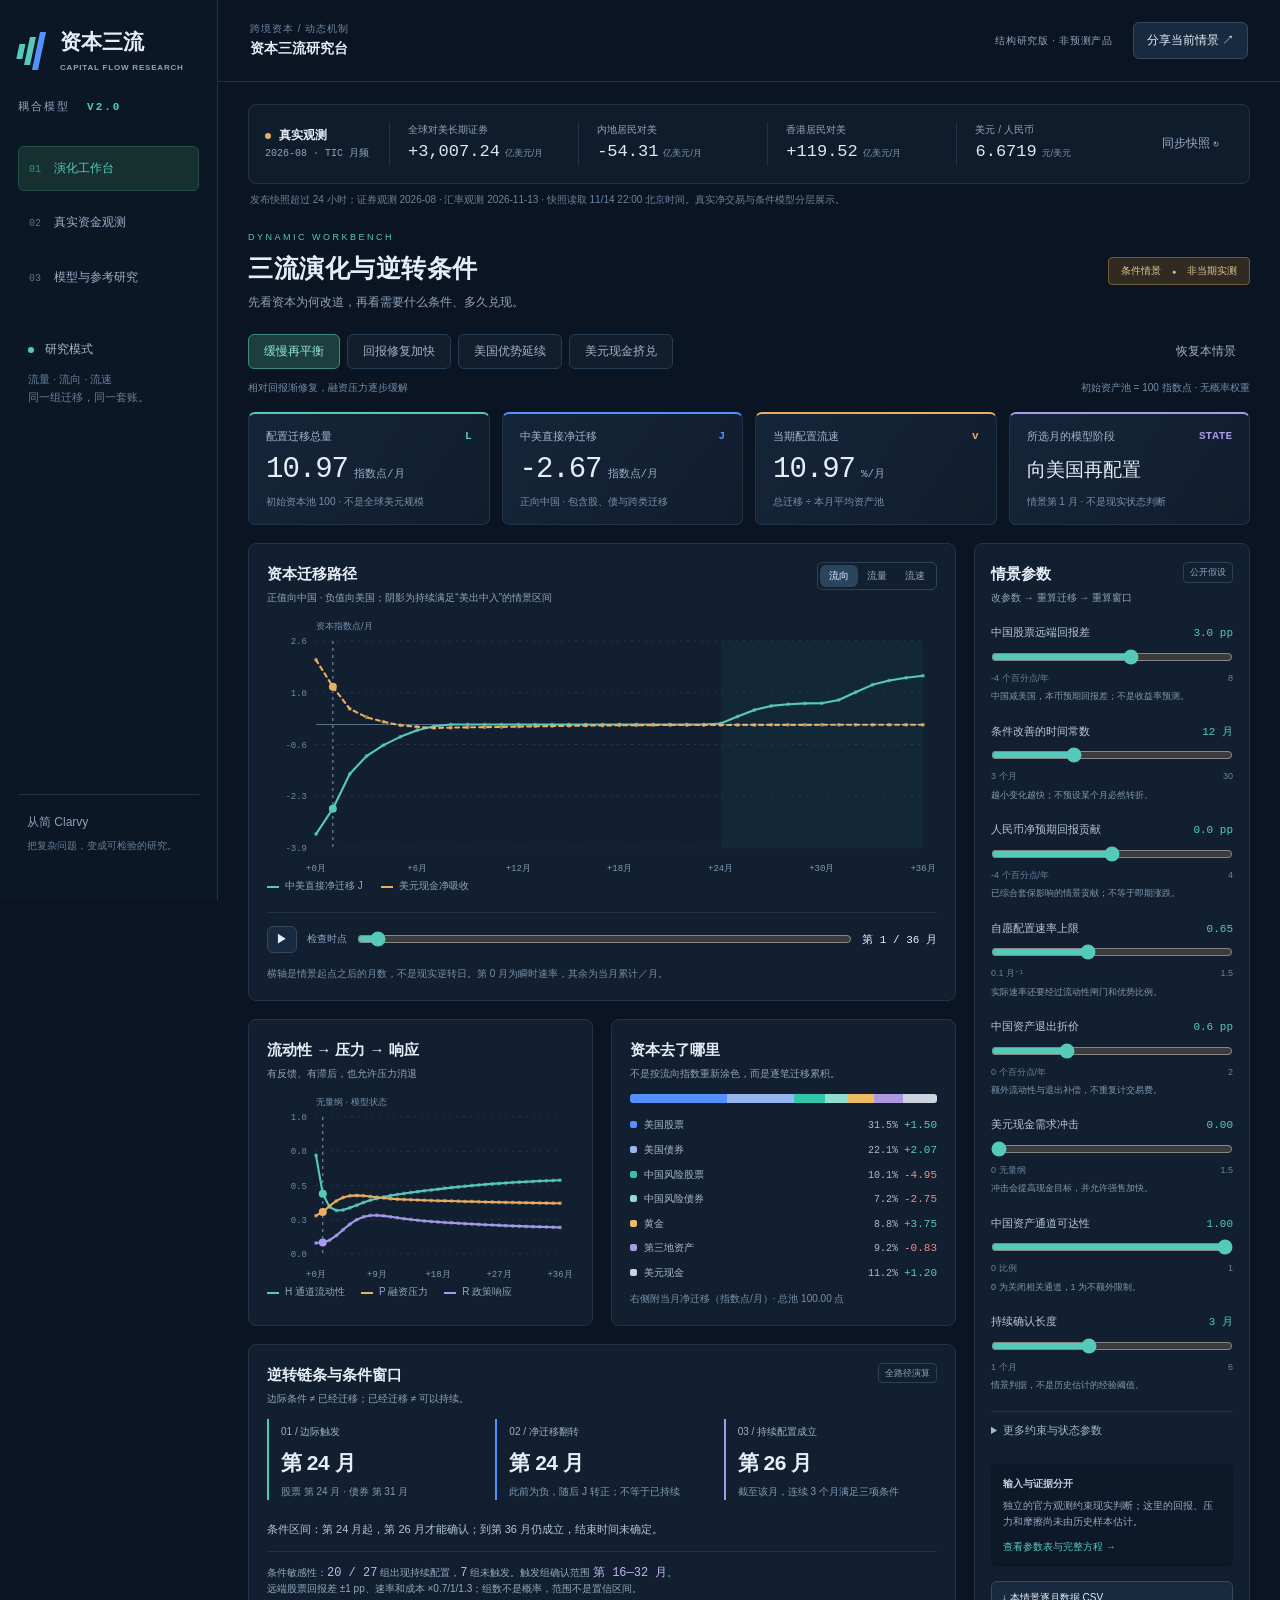
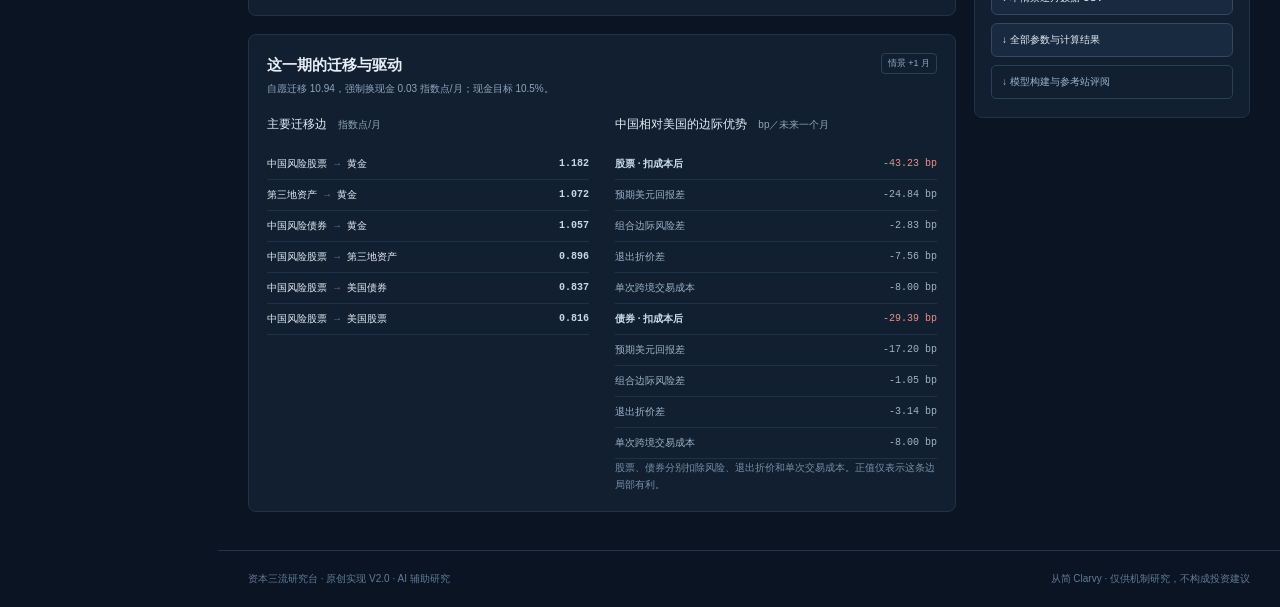
==== public/index.html @ 4d36f6ec "Publish capital three-flows research workbench v2" ====
<!doctype html><html lang="zh-CN"><head><meta charset="utf-8"><meta name="viewport" content="width=device-width,initial-scale=1"><meta name="theme-color" content="#0b1422"><meta name="description" content="资本三流动态研究台：真实证券交易观测、七资产迁移网络、流动性反馈、条件逆转窗口。"><title>资本三流 · 动态研究台</title><link rel="icon" href="assets/favicon.svg"><link rel="stylesheet" href="workbench.css"><script type="module" src="workbench.mjs"></script></head><body>
<a class="skip" href="#main">跳到研究内容</a><aside class="rail"><a class="brand" href="#model"><span class="brand-mark"><i></i><i></i><i></i></span><span>资本三流<small>CAPITAL FLOW RESEARCH</small></span></a><div class="edition">耦合模型 <b>V2.0</b></div><nav><a href="#model" data-page="model"><span>01</span> 演化工作台</a><a href="#observed" data-page="observed"><span>02</span> 真实资金观测</a><a href="#method" data-page="method"><span>03</span> 模型与参考研究</a></nav><div class="rail-note"><span class="dot"></span> 研究模式<small>流量 · 流向 · 流速<br>同一组迁移，同一套账。</small></div><div class="rail-bottom">从简 Clarvy<br><small>把复杂问题，变成可检验的研究。</small></div></aside>
<div class="shell"><header class="topbar"><div><span class="breadcrumb">跨境资本 / 动态机制</span><strong>资本三流研究台</strong></div><div class="top-actions"><span class="version">结构研究版 · 非预测产品</span><button id="share">分享当前情景 ↗</button></div></header><main id="main" tabindex="-1">
<div class="data-strip"><div class="strip-label"><span class="dot" id="data-dot"></span><strong>真实观测</strong><small id="obs-period">读取官方快照…</small></div><div class="ticker" id="tickers"><span>正在读取来源，未用模拟值占位。</span></div><button class="quiet" id="refresh">同步快照 ↻</button></div><p class="sync-line" id="sync-status">观测层与情景模型独立：新数据不会未经拟合就变成“真实三流”。</p>
<section class="page" id="page-model"><div class="page-heading"><div><span class="eyebrow">DYNAMIC WORKBENCH</span><h1>三流演化与逆转条件</h1><p>先看资本为何改道，再看需要什么条件、多久兑现。</p></div><div class="mode-chip">条件情景 <span>●</span> 非当期实测</div></div>
<div class="scenario-bar"><div class="scenarios" id="presets"></div><button class="quiet" id="reset">恢复本情景</button></div><div class="scenario-caption"><span id="scenario-brief"></span><span>初始资产池 = 100 指数点 · 无概率权重</span></div>
<div class="metrics" id="metrics"></div>
<div class="work-grid"><div class="analysis-stack"><article class="panel main-chart"><div class="panel-head"><div><h2>资本迁移路径</h2><p>正值向中国 · 负值向美国；阴影为持续满足“美出中入”的情景区间</p></div><div class="segmented" id="chart-tabs"><button data-chart="J" class="active">流向</button><button data-chart="L">流量</button><button data-chart="v">流速</button></div></div><div id="main-chart" class="chart"></div><div class="chart-caption" id="main-legend"></div><div class="time-control"><button id="play" aria-label="播放情景路径">▶</button><label for="month">检查时点</label><input type="range" id="month" min="0" max="36" step="1" value="1"><output id="month-label"></output></div><p class="micro">横轴是情景起点之后的月数，不是现实逆转日。第 0 月为瞬时速率，其余为当月累计／月。</p></article>
<div class="sub-grid"><article class="panel"><div class="panel-head"><div><h2>流动性 → 压力 → 响应</h2><p>有反馈、有滞后，也允许压力消退</p></div></div><div id="state-chart" class="chart compact"></div><div class="legend"><span style="--c:#55cabb">H 通道流动性</span><span style="--c:#e8ae64">P 融资压力</span><span style="--c:#a79aea">R 政策响应</span></div></article><article class="panel"><div class="panel-head"><div><h2>资本去了哪里</h2><p id="holdings-caption">不是按流向指数重新涂色，而是逐笔迁移累积。</p></div></div><div id="allocation"></div></article></div>
<article class="panel"><div class="panel-head"><div><h2>逆转链条与条件窗口</h2><p>边际条件 ≠ 已经迁移；已经迁移 ≠ 可以持续。</p></div><span class="badge">全路径演算</span></div><div class="event-grid" id="events"></div><div class="window-detail" id="window-detail"></div><div class="sensitivity" id="sensitivity"></div></article>
<article class="panel"><div class="panel-head"><div><h2>这一期的迁移与驱动</h2><p id="flow-description"></p></div><span class="badge" id="selected-badge"></span></div><div class="drivers-grid"><div><h3>主要迁移边 <small>指数点/月</small></h3><div id="flow-edges"></div></div><div><h3>中国相对美国的边际优势 <small>bp／未来一个月</small></h3><div id="driver-bars"></div><p class="micro">股票、债券分别扣除风险、退出折价和单次交易成本。正值仅表示这条边局部有利。</p></div></div></article></div>
<aside class="parameter-panel panel"><div class="panel-head"><div><h2>情景参数</h2><p>改参数 → 重算迁移 → 重算窗口</p></div><span class="badge">公开假设</span></div><div id="controls"></div><details id="advanced"><summary>更多约束与状态参数</summary><div id="advanced-controls"></div></details><div class="parameter-note"><strong>输入与证据分开</strong><p>独立的官方观测约束现实判断；这里的回报、压力和摩擦尚未由历史样本估计。</p><a href="#method">查看参数表与完整方程 →</a></div><div class="exports"><button id="export-csv">↓ 本情景逐月数据 CSV</button><button id="export-json">↓ 全部参数与计算结果</button><a href="downloads/model-v2.md" download>↓ 模型构建与参考站评阅</a></div></aside></div></section>
<section class="page" id="page-observed" hidden><div class="page-heading"><div><span class="eyebrow">OBSERVED TRANSACTIONS</span><h1>真实资金，按统计口径看</h1><p>直接读取交易净额；不把市值、汇率变化当作跨境买卖。</p></div><button id="export-observed">↓ 观测 CSV</button></div><div id="observation-verdict" class="verdict"></div><div class="observed-controls"><label for="region">投资者居民口径</label><select id="region"><option value="world">全球外国居民（Grand Total）</option><option value="cn">中国内地居民</option><option value="hk">中国香港居民</option></select><span class="badge" id="history-count"></span></div><div class="metrics observed-metrics" id="observed-metrics"></div><article class="panel"><div class="panel-head"><div><h2>对美国长期证券的净交易</h2><p>月度 · 亿美元/月 · 正数为净买入</p></div></div><div id="observed-chart" class="chart"></div><div class="legend"><span style="--c:#55cabb">长期证券合计</span><span style="--c:#5590ff">股票</span><span style="--c:#e8ae64">债券</span></div></article><div class="sub-grid"><article class="panel"><div class="panel-head"><div><h2>净配置强度</h2><p>月度净交易 ÷ 两个月末平均持仓，%/月；不是毛流速 v</p></div></div><div id="intensity-chart" class="chart compact"></div></article><article class="panel"><div class="panel-head"><div><h2>存量变化分解</h2><p>最新统计月 · 亿美元</p></div></div><div id="reconcile"></div></article></div><article class="panel"><div class="panel-head"><div><h2>同月分项与居民来源</h2><p>内地、香港是居民/报告归属，不是最终受益人的完整穿透。</p></div></div><div class="table-scroll"><table><thead><tr><th>投资者口径</th><th>合计</th><th>股票</th><th>国债</th><th>机构债</th><th>公司债</th><th>统计期</th></tr></thead><tbody id="region-table"></tbody></table></div></article><div id="source-log" class="source-grid"></div></section>
<section class="page" id="page-method" hidden><div class="page-heading"><div><span class="eyebrow">MODEL & REFERENCE</span><h1>先理解参考模型，再完善机制</h1><p>继承动态反馈与结果导向；用真实迁移、完整资产去向和可失效条件补齐。</p></div><a class="button" href="downloads/model-v2.md" download>↓ 完整研究说明</a></div><article class="panel prose"><span class="badge">参考站 · 本轮实读 2026-11-14</span><h2>它抓住的重点，是“三流如何相互作用”</h2><p>参考站 SFO-V5 用流速、压力、政策响应和吸引力的耦合方程，解释资本为何先冻结、后改道。低流速降低方向调整速度，情景参数影响演化路径与窗口。这些机制和研究台组织方式值得吸收，不能只留下“数据不足”的提醒。</p><div class="mechanism"><span>融资收紧</span><b>→</b><span>通道流动性下降</span><b>→</b><span>压力积累</span><b>→</b><span>政策与回报变化</span><b>→</b><span>资产迁移</span></div><p>它的 2027 年窗口来自指定的利差、风险补偿转折路径，公开说明也称其为“情景标定”。线上是日更快照加本地积分，不等于分钟级实测资本流。我们保留机制，重新建立量纲、迁移账和可终止的窗口。</p><a id="reference-link" target="_blank" rel="noopener noreferrer">打开用户提供的参考站 ↗</a></article>
<article class="panel prose"><h2>融合后的模型：不是再加一个指数</h2><div class="compare-grid"><div><b>01 · 流量落到账上</b><p>七资产桶，边际优势驱动每条迁移。L、J、v 和持仓来自同一组 f，不独立编造方向指数。</p></div><div><b>02 · 资金有其他选择</b><p>美中股债分开，现金、黄金、第三地参与竞争。中国相对更好，也不代表它比现金更好。</p></div><div><b>03 · 速冻与强售分开</b><p>流动性压低自愿调仓，但美元需求可加速强制出售；压力状态能够恢复，不永久锁存。</p></div><div><b>04 · 窗口由条件生成</b><p>触发、翻转、持续确认分别计算；条件失效即结束，期限内不发生也保留。</p></div></div></article>
<article class="panel prose"><h2>可运行的方程骨架</h2><div class="equation"><small>01 / 交易与估值分账</small>ΔKᵢ = Δt · (Σⱼ fⱼᵢ − Σⱼ fᵢⱼ) + Gᵢ + Eᵢ</div><div class="equation"><small>02 / 同一币种、同一月期限</small>g = μ − χ − γΣw &nbsp; · &nbsp; Sᵢⱼ = gⱼ − gᵢ − cᵢⱼ</div><div class="equation"><small>03 / 有界、守恒的自愿迁移</small>aᵢⱼ = Aᵢⱼ [Sᵢⱼ]₊ / s₀<br>fᵢⱼ = ν₀ H/(H+h₀) · Kᵢ · aᵢⱼ/(1+Σⱼ aᵢⱼ)</div><div class="equation"><small>04 / 由迁移导出三流</small>L = Σ fᵢⱼ &nbsp; · &nbsp; J = f美→中 − f中→美 &nbsp; · &nbsp; v = L/W̄</div><div class="equation"><small>05 / 可衰减的状态反馈，时间单位为月</small>H′ = (a+bR)(1−H) − cIH<br>P′ = [d(1−H)+eZ](1−P) − (f+gR)P<br>R′ = k{sigmoid[(P−P*)/θ] − R}</div><p>另加现金短缺时的强制迁移；所有出售受持仓和通道约束。模型为边际收益驱动动力学，不宣称全球动态最优解。完整量纲、系数、初始配置与局限见研究说明及参数导出。</p></article>
<article class="panel prose"><h2>现实观测与情景推演，各回答一个问题</h2><div class="compare-grid"><div><b>观测层：已经发生了什么？</b><p>美国财政部 TIC（国际资本流动统计）的净交易、股债分项、居民来源与持仓。后台每 6 小时尝试更新，失败保留旧值及原观测期。</p></div><div><b>模型层：如果条件变化，会怎样？</b><p>显式回报、风险、摩擦与现金需求生成迁移。尚未拟合“观测→潜在状态”映射，因此不会拿日行情自动伪造真实 L/J/v。</p></div></div><p>没有足够的同一投资者穿透数据，现实双边迁移尚未识别；但已披露的美国吸收端和资产分化可以真实展示。27 组敏感性是确定性压力对照，不是概率或置信区间。</p></article>
<article class="panel"><div class="panel-head"><div><h2>当前情景参数登记</h2><p>全部标为情景输入；不是经济常数的实证估计。</p></div></div><div class="table-scroll"><table><thead><tr><th>参数</th><th>值</th><th>单位 / 用途</th></tr></thead><tbody id="parameter-table"></tbody></table></div><details class="technical"><summary>固定系数、初始配置与风险矩阵</summary><pre id="fixed-params"></pre></details></article></section>
</main><footer><span>资本三流研究台 · 原创实现 V2.0 · AI 辅助研究</span><span>从简 Clarvy · 仅供机制研究，不构成投资建议</span></footer></div><div id="toast" role="status" aria-live="polite"></div></body></html>
---- public/workbench.css ----
:root{color-scheme:dark;--bg:#0b1422;--rail:#0c1726;--panel:#111f30;--line:#223349;--text:#e6edf7;--muted:#91a4bc;--cyan:#55cabb;--blue:#5590ff;--amber:#e8ae64;--red:#e98f8b;--mono:'SFMono-Regular',Consolas,'Liberation Mono',monospace}*{box-sizing:border-box}body{margin:0;background:var(--bg);color:var(--text);font:14px/1.6 -apple-system,BlinkMacSystemFont,'Segoe UI','PingFang SC','Microsoft YaHei',sans-serif}button,input,select{font:inherit}button,.button{cursor:pointer;color:var(--text);border:1px solid #344861;background:#182a40;border-radius:6px;padding:8px 13px;font-size:12px;white-space:nowrap;text-decoration:none}button:hover,.button:hover{background:#223b56;border-color:#527293}button:focus-visible,a:focus-visible,input:focus-visible,select:focus-visible{outline:2px solid var(--cyan);outline-offset:4px}button:disabled{opacity:.55;cursor:wait}a{color:var(--cyan);text-decoration:none}a:hover{text-decoration:underline}h1,h2,h3,p{margin:0}h1{font-size:25px;letter-spacing:.02em;font-weight:650}h2{font-size:15px;font-weight:650}h3{font-size:12px;font-weight:500;margin:6px 0 14px}h3 small{font-size:10px;color:var(--muted);font-weight:400;margin-left:8px}small{font-size:11px}strong{font-weight:600}.skip{position:absolute;left:8px;top:-50px;z-index:20;background:#000}.skip:focus{top:5px}.rail{position:fixed;width:218px;top:0;bottom:0;left:0;border-right:1px solid var(--line);background:var(--rail);padding:28px 18px;display:flex;flex-direction:column;z-index:5}.brand{display:flex;align-items:center;gap:12px;color:var(--text);font-size:21px;font-weight:600;line-height:1.3;text-decoration:none!important}.brand small{display:block;color:var(--muted);font-size:8px;letter-spacing:.8px;margin-top:8px}.brand-mark{display:flex;align-items:center;gap:3px;width:30px;height:38px;transform:skew(-12deg)}.brand-mark i{display:block;width:6px;background:var(--cyan);height:15px}.brand-mark i:nth-child(2){height:28px}.brand-mark i:nth-child(3){height:38px;background:var(--blue)}.edition{margin:24px 0 30px;color:var(--muted);font-size:11px;letter-spacing:2px}.edition b{margin-left:12px;font-family:var(--mono);color:var(--cyan)}nav{display:grid;gap:9px}nav a{padding:12px 10px;color:#98adc5;border:1px solid transparent;border-radius:6px;font-size:12px}nav a span{font-family:var(--mono);font-size:10px;margin-right:10px;opacity:.6}nav a[aria-current]{color:var(--cyan);background:#16302f;border-color:#255047}nav a:hover{text-decoration:none;background:#172538}.rail-note{margin:40px 10px;color:#a7b8cc;font-size:12px}.dot{display:inline-block;width:6px;height:6px;background:var(--cyan);border-radius:50%;margin-right:8px;box-shadow:0 0 8px #55cabb33}.dot.warn{background:var(--amber)}.rail-note small{display:block;color:#667e98;margin:12px 0}.rail-bottom{margin-top:auto;color:#8ca1bc;font-size:12px;padding:18px 9px;border-top:1px solid var(--line)}.rail-bottom small{font-size:10px;color:#667e98;display:block;margin-top:6px}.shell{margin-left:218px;min-width:0}.topbar{height:82px;padding:18px 32px;display:flex;align-items:center;justify-content:space-between;border-bottom:1px solid var(--line)}.breadcrumb{font-size:10px;display:block;color:#7087a3;letter-spacing:1px}.topbar strong{font-size:14px}.top-actions{display:flex;gap:20px;align-items:center}.version{font-size:10px;color:var(--muted);letter-spacing:.7px}main{padding:22px 30px 38px;max-width:1610px;margin:auto;outline:none}.data-strip{display:flex;align-items:center;border:1px solid var(--line);background:#0f1c2c;border-radius:8px;min-height:80px;padding:12px 16px;gap:20px}.strip-label{min-width:100px;font-size:12px}.strip-label small{display:block;color:var(--muted);font-family:var(--mono);font-size:10px}.ticker{display:grid;grid-template-columns:repeat(4,1fr);flex:1;gap:18px;min-width:0}.tick{border-left:1px solid var(--line);padding-left:18px;min-width:0}.tick span{display:block;color:var(--muted);font-size:10px}.tick b{font-size:17px;font-family:var(--mono);font-weight:500;color:#dce7f4}.tick small{margin-left:5px;color:#8196ae;font-size:9px}.quiet{background:none;border:1px solid transparent;color:#9bb0c8}.sync-line{font-size:10px;color:#6c839d;margin:8px 2px 22px}.page-heading{display:flex;justify-content:space-between;align-items:center;margin:4px 0 20px;gap:14px}.eyebrow{font-size:9px;letter-spacing:2.5px;color:var(--cyan);display:block;margin-bottom:4px}.page-heading p{font-size:12px;color:var(--muted);margin-top:5px}.mode-chip{border:1px solid #705c37;background:#302a20;color:#dfc696;padding:5px 12px;border-radius:4px;font-size:10px;white-space:nowrap}.mode-chip span{font-size:7px;margin:0 8px}.scenario-bar{display:flex;justify-content:space-between;align-items:center;gap:12px}.scenarios{display:flex;gap:7px;flex-wrap:wrap}.scenarios button{background:#101e2e;border-color:#283c54;padding:7px 15px;color:#a1b3c9;font-size:12px}.scenarios button.active{background:#1c3e3d;border-color:#3d8b7c;color:#94e9db}.scenario-caption{display:flex;justify-content:space-between;font-size:10px;color:#738da8;margin:10px 0 16px;gap:10px}.metrics{display:grid;grid-template-columns:repeat(4,1fr);gap:12px;margin-bottom:18px}.metric{border:1px solid var(--line);border-top:2px solid var(--c,var(--line));border-radius:7px;background:linear-gradient(125deg,#152539,#101d2d);padding:14px 17px;min-width:0}.metric .label{font-size:11px;color:#a6b7cc;display:flex;justify-content:space-between;gap:8px}.metric .symbol{font-family:var(--mono);color:var(--c);font-weight:600}.metric .value{font-family:var(--mono);font-size:29px;line-height:1.45;letter-spacing:-1px;margin:4px 0 3px}.metric .value small{font-family:inherit;color:#98afc6;font-size:11px;letter-spacing:0;margin-left:6px}.metric .foot{font-size:10px;color:#7891ad}.metric.state .value{font-family:inherit;font-size:19px;letter-spacing:0;line-height:2.2}.work-grid{display:grid;grid-template-columns:minmax(0,1fr) 276px;gap:18px}.analysis-stack{display:grid;gap:18px;min-width:0}.panel{border:1px solid var(--line);border-radius:8px;background:var(--panel);padding:18px;min-width:0}.panel-head{display:flex;justify-content:space-between;align-items:flex-start;gap:10px;margin-bottom:12px}.panel-head p{font-size:10px;color:var(--muted);margin-top:4px}.segmented{display:flex;border:1px solid #2c415a;border-radius:5px;padding:2px;flex-shrink:0}.segmented button{background:none;border:0;color:#91a8c1;padding:3px 9px;font-size:10px}.segmented button.active{background:#2a455e;color:#e3f0ff}.chart{position:relative;width:100%;min-width:0}.chart svg{display:block;width:100%;height:auto;overflow:visible}.chart-empty{color:var(--muted);padding:50px 12px;font-size:12px}.chart-caption{font-size:10px;color:#8fa5bf;min-height:22px}.legend{display:flex;gap:16px;flex-wrap:wrap;color:#92a7c0;font-size:10px}.legend span:before,.chart-caption span:before{content:'';display:inline-block;width:12px;height:2px;background:var(--c);margin-right:6px;vertical-align:middle}.time-control{display:flex;align-items:center;gap:10px;margin:12px 0;padding-top:12px;border-top:1px solid var(--line)}.time-control button{width:30px;height:27px;padding:2px 7px}.time-control label{font-size:10px;color:#8fa5bf;white-space:nowrap}.time-control input{flex:1;min-width:50px}.time-control output{font:11px var(--mono);min-width:70px;text-align:right}input[type=range]{accent-color:var(--cyan);height:12px;cursor:pointer;width:100%;margin:8px 0}.micro{font-size:10px;color:#788fa9;line-height:1.7}.sub-grid{display:grid;grid-template-columns:1fr 1fr;gap:18px}.allocation-row{display:flex;justify-content:space-between;font-size:10px;color:#a9bbce;margin:7px 0;gap:8px}.allocation-row .amount{font-family:var(--mono)}.allocation-row i{display:inline-block;width:7px;height:7px;border-radius:2px;background:var(--c);margin-right:7px}.allocation-bar{display:flex;height:9px;border-radius:3px;overflow:hidden;margin:12px 0 14px}.allocation-bar span{height:100%}.event-grid{display:grid;grid-template-columns:repeat(3,1fr);gap:15px}.event{border-left:2px solid var(--c);padding:0 12px;min-width:0}.event small{font-size:10px;color:#a0b1c6}.event b{display:block;margin:5px 0 4px;font-size:21px;letter-spacing:-.5px}.event p{font-size:10px;color:#839bb5}.window-detail{font-size:11px;color:#b6c7da;margin:20px 0 4px;line-height:1.8}.sensitivity{font-size:10px;color:#93a8c0;padding-top:12px;border-top:1px solid var(--line);margin-top:12px}.sensitivity b{font:12px var(--mono);color:#c2b4ee}.badge{font-size:9px;color:#8fa7c3;border:1px solid #2a4059;border-radius:4px;padding:2px 6px;white-space:nowrap}.parameter-panel{align-self:start;position:sticky;top:16px;padding:18px 16px}.control{margin:18px 0 19px}.control label{display:flex;justify-content:space-between;gap:8px;font-size:11px;color:#b8c8db;align-items:baseline}.control output{font-family:var(--mono);font-size:11px;color:var(--cyan);white-space:nowrap}.control .ends{display:flex;justify-content:space-between;font-size:9px;color:#69839f}.control p{font-size:9px;line-height:1.6;color:#8298b1;margin-top:4px}details summary{cursor:pointer;font-size:11px;color:#a3b7ce;padding:10px 0;border-top:1px solid var(--line)}.parameter-note{font-size:10px;background:#0d1929;padding:12px;border-radius:5px;margin:14px 0;color:#95a9c2}.parameter-note strong{color:#bdcde0}.parameter-note p{margin:6px 0 9px}.exports{display:grid;gap:8px}.exports button,.exports a{text-align:left;font-size:10px;padding:8px 10px}.exports a{border:1px solid #2a4059;border-radius:5px;color:#9ab2cc}.drivers-grid{display:grid;grid-template-columns:1fr 1fr;gap:26px}.edge{display:flex;justify-content:space-between;font-size:10px;padding:7px 0;border-bottom:1px solid #203249;gap:9px}.edge strong{font-family:var(--mono);color:#c5d7ec}.edge span em{font-style:normal;color:#607b97;padding:0 5px}.driver{display:flex;justify-content:space-between;gap:10px;font-size:10px;color:#9fb3ca;padding:7px 0;border-bottom:1px solid #203249}.driver b{font-family:var(--mono);font-weight:500}.driver.total{font-weight:600;color:#ccdeed}.positive{color:var(--cyan)!important}.negative{color:var(--red)!important}.verdict{border-left:3px solid var(--cyan);background:#12292f;padding:15px 20px;margin-bottom:22px;color:#c7dadd;font-size:13px}.verdict p{font-size:11px;color:#91b2bb;margin-top:7px}.observed-controls{display:flex;align-items:center;gap:12px;margin-bottom:16px;font-size:12px;color:#9cb2cc}select{background:#17283c;border:1px solid #30465e;border-radius:5px;color:#d7e6f5;padding:7px 9px;max-width:100%}#page-observed>.panel,#page-observed>.sub-grid{margin-bottom:18px}.table-scroll{overflow:auto}table{width:100%;border-collapse:collapse;text-align:left;font-size:11px;white-space:nowrap}th{font-weight:500;color:#829bb8;border-bottom:1px solid #344961;padding:10px 12px}td{padding:11px 12px;border-bottom:1px solid #203249;color:#b6c8dd}td:not(:first-child){font-family:var(--mono)}.source-grid{display:grid;grid-template-columns:repeat(3,1fr);gap:14px}.source{border:1px solid var(--line);border-radius:7px;padding:15px;background:#101d2d;font-size:10px;color:#8ca3bf}.source b{display:block;color:#c1d3e6;font-size:12px;margin:5px 0 10px}.source code{font:8px var(--mono);overflow-wrap:anywhere;display:block;margin-top:8px}.source a{display:block;margin-top:10px}.prose{font-size:12px;line-height:1.9;margin-bottom:18px}.prose h2{font-size:18px;margin-bottom:14px}.prose p{color:#a9bed4;margin:12px 0}.prose>.badge{display:inline-block;margin-bottom:12px}.mechanism{display:flex;gap:8px;align-items:center;flex-wrap:wrap;margin:22px 0}.mechanism span{border:1px solid #36635f;padding:7px 14px;background:#173534;color:#a6e3d7;border-radius:5px;font-size:11px}.mechanism b{color:#536e89;font-weight:400}.compare-grid{display:grid;grid-template-columns:1fr 1fr;gap:18px 28px}.compare-grid b{font-size:13px;color:#cfe6e3}.compare-grid p{margin:6px 0}.equation{padding:14px 18px;border:1px solid #2c415a;background:#0c1828;margin:12px 0;border-radius:5px;font:14px/1.9 var(--mono);overflow:auto}.equation small{display:block;font:10px/1.6 sans-serif;color:#5bbdaf;margin-bottom:9px}.technical{margin-top:18px}.technical pre{white-space:pre-wrap;color:#8fa9c5;font:10px/1.7 var(--mono);overflow-wrap:anywhere}footer{border-top:1px solid var(--line);padding:20px 30px;display:flex;justify-content:space-between;font-size:10px;color:#607b98;gap:12px}#toast{position:fixed;right:24px;bottom:24px;background:#24433f;border:1px solid #4e9d8e;color:#cbf3e7;border-radius:6px;padding:12px 20px;z-index:30;font-size:12px;opacity:0;pointer-events:none;transition:opacity .15s;max-width:calc(100vw - 40px)}#toast.visible{opacity:1}[hidden]{display:none!important}
@media(min-width:1600px){.work-grid{grid-template-columns:minmax(0,1fr) 310px}.metric .value{font-size:33px}}
@media(max-width:1200px){.rail{width:182px;padding:25px 12px}.brand{font-size:18px}.brand small{font-size:7px}.shell{margin-left:182px}main{padding:20px}.topbar{padding:16px 22px}.work-grid{grid-template-columns:minmax(0,1fr) 250px;gap:14px}.ticker{gap:10px}.tick{padding-left:10px}.tick b{font-size:15px}.data-strip{gap:10px}.metrics{gap:10px}.metric{padding:12px}.metric .value{font-size:25px}.sub-grid{grid-template-columns:1fr}.drivers-grid{grid-template-columns:1fr}.parameter-panel{padding:16px 13px}.source-grid{grid-template-columns:1fr}.top-actions .version{display:none}}
@media(max-width:900px){.rail{position:static;width:100%;height:auto;padding:16px 20px;border-right:0;border-bottom:1px solid var(--line);flex-direction:row;align-items:center;justify-content:space-between;gap:16px}.brand{font-size:19px}.brand small{display:none}.brand-mark{height:28px}.brand-mark i:nth-child(3){height:28px}.edition,.rail-note,.rail-bottom{display:none}nav{display:flex;gap:6px}nav a{padding:7px 10px;font-size:11px}nav a span{display:none}.shell{margin:0}.topbar{height:63px}.work-grid{grid-template-columns:1fr 246px}.tick small{display:block;margin-left:0}.scenario-caption span:last-child{display:none}.metric.state .value{font-size:16px}.event b{font-size:18px}.page-heading p{font-size:11px}.panel{padding:15px}.event-grid{gap:7px}.event{padding-left:9px}.strip-label{min-width:82px}.data-strip .quiet{font-size:0;padding:4px}.data-strip .quiet:after{content:'↻';font-size:18px}}
@media(max-width:700px){.work-grid{grid-template-columns:1fr}.parameter-panel{position:static;order:2}.sub-grid,.drivers-grid{grid-template-columns:1fr 1fr}.ticker{grid-template-columns:repeat(2,1fr);row-gap:10px}.data-strip{align-items:flex-start}.tick b{font-size:15px}.tick small{display:inline}.metric .value{font-size:26px}.metrics{grid-template-columns:repeat(2,1fr)}.scenario-bar{align-items:flex-start}.scenarios button{font-size:11px;padding:6px 11px}.scenario-bar .quiet{font-size:10px;padding:5px}.source-grid{grid-template-columns:1fr}.compare-grid{grid-template-columns:1fr}.observed-controls{flex-wrap:wrap}.page-heading{align-items:flex-start}.page-heading h1{font-size:23px}.page-heading .mode-chip{margin-top:20px}.parameter-panel #controls{display:grid;grid-template-columns:1fr 1fr;gap:0 24px}.control{margin:12px 0}.topbar .breadcrumb{font-size:9px}#page-method .page-heading .button{font-size:10px}}
@media(max-width:480px){.rail{padding:13px 14px;display:block}.brand{font-size:18px}.brand-mark{height:22px}.brand-mark i{width:5px}.brand-mark i:nth-child(2){height:20px}.brand-mark i:nth-child(3){height:27px}nav{margin-top:14px;justify-content:space-between}nav a{flex:1;text-align:center;padding:7px 5px;font-size:10px}.topbar{padding:12px 15px;height:58px}.topbar strong{font-size:12px}main{padding:14px 12px 28px}.data-strip{padding:12px 10px;gap:5px}.strip-label{min-width:70px}.strip-label strong{font-size:10px}.strip-label small{font-size:9px}.ticker{gap:10px 6px}.tick{padding-left:8px}.tick span{font-size:8px}.tick b{font-size:13px}.tick small{font-size:8px;margin-left:2px}.sync-line{font-size:9px;line-height:1.7;margin-bottom:19px}.page-heading{gap:5px;margin-bottom:16px}.page-heading h1{font-size:21px}.eyebrow{font-size:8px;letter-spacing:2px}.page-heading p{font-size:10px}.mode-chip{font-size:8px;padding:4px 6px}.mode-chip span{margin:0 4px}.scenario-bar{gap:6px}.scenarios{gap:6px;flex:1}.scenarios button{font-size:10px;padding:5px 8px}.scenario-bar .quiet{font-size:9px;padding:5px 3px}.scenario-caption{font-size:9px}.metrics{gap:9px;margin-bottom:14px}.metric{padding:12px 13px}.metric .value{font-size:25px}.metric.state .value{font-size:18px}.metric .label{font-size:10px}.metric .foot{font-size:9px}.work-grid,.analysis-stack{gap:14px}.panel{padding:14px 12px}.panel-head{gap:8px}.panel-head h2{font-size:13px}.panel-head p{font-size:9px}.main-chart .panel-head{display:block}.segmented{display:inline-flex;margin-top:10px}.sub-grid,.drivers-grid{grid-template-columns:1fr;gap:14px}.time-control{gap:7px}.time-control label{font-size:9px}.event-grid{gap:4px}.event{padding-left:8px}.event b{font-size:17px}.event small,.event p{font-size:9px}.window-detail{font-size:10px}.sensitivity{font-size:9px}.source-grid{gap:12px}.parameter-panel #controls{gap:0 18px}.control label{font-size:10px}.control output{font-size:10px}.control p{font-size:9px}footer{flex-direction:column;font-size:9px;padding:18px 14px;gap:4px}.top-actions{gap:5px}.top-actions button{font-size:10px;padding:5px 9px}.prose h2{font-size:16px}.prose{font-size:11px}.equation{font-size:12px;padding:12px}.observed-controls select{font-size:11px}.page-heading .button{font-size:9px!important;padding:6px!important}.observed-metrics .value{font-size:21px}}
@media(prefers-reduced-motion:reduce){*{scroll-behavior:auto!important;transition:none!important}}
@media(max-width:480px){.tick small{display:block;margin-left:0;line-height:1.4;white-space:nowrap}.tick b{white-space:nowrap}}
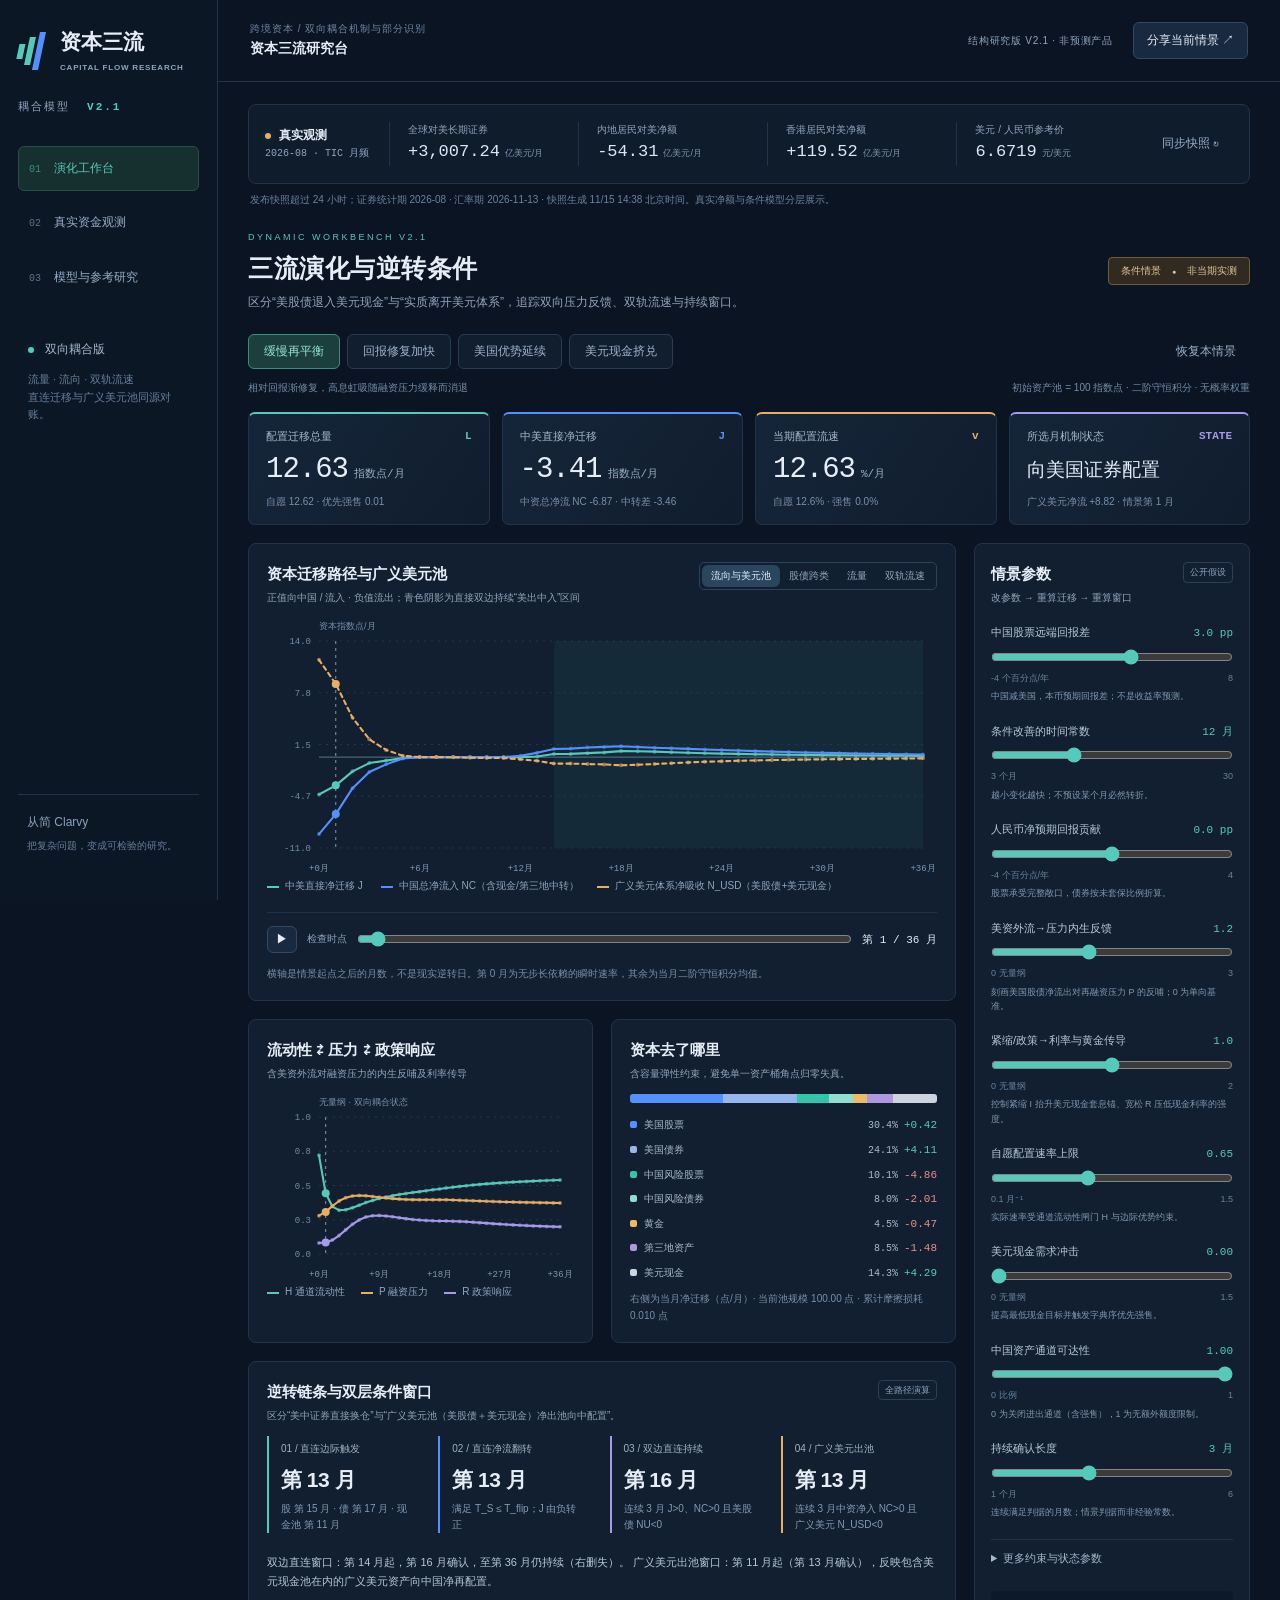
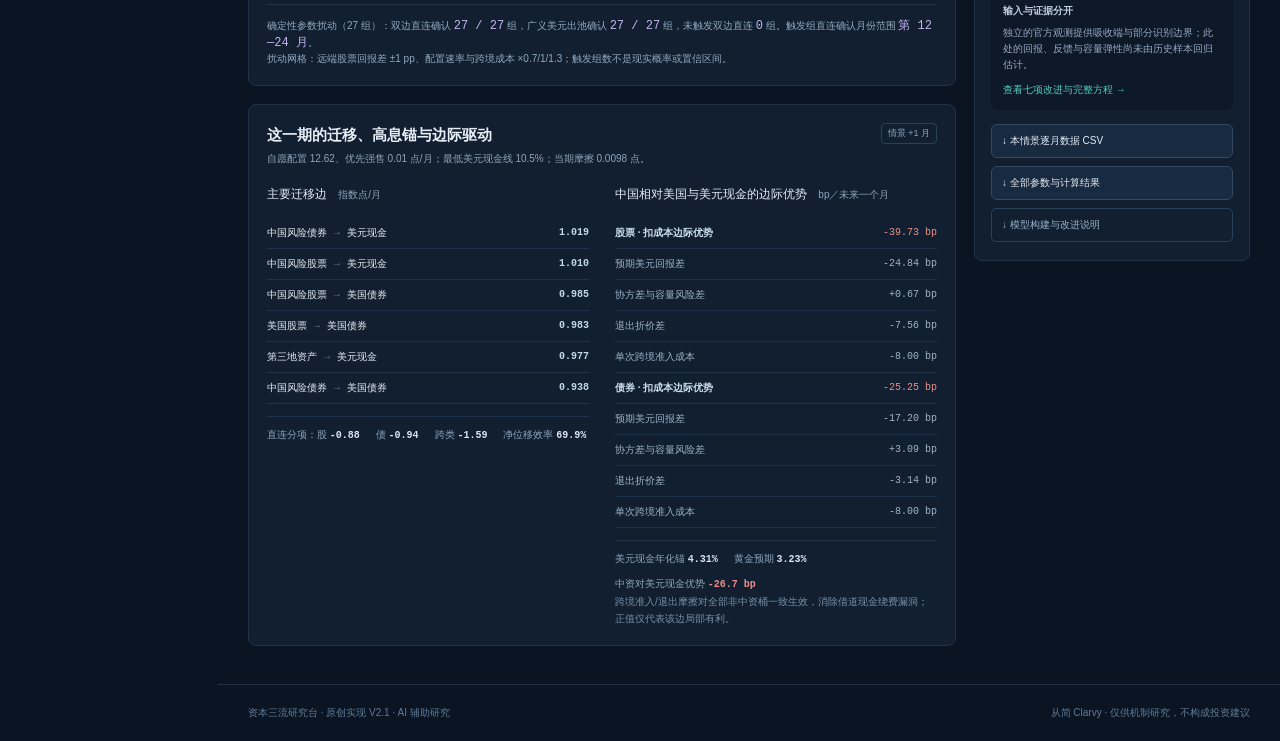
==== commit f5513b41: "Upgrade capital three-flows model and workbench to v2.1" ====
--- a/public/index.html
+++ b/public/index.html
@@ -1,19 +1,25 @@
-<!doctype html><html lang="zh-CN"><head><meta charset="utf-8"><meta name="viewport" content="width=device-width,initial-scale=1"><meta name="theme-color" content="#0b1422"><meta name="description" content="资本三流动态研究台：真实证券交易观测、七资产迁移网络、流动性反馈、条件逆转窗口。"><title>资本三流 · 动态研究台</title><link rel="icon" href="assets/favicon.svg"><link rel="stylesheet" href="workbench.css"><script type="module" src="workbench.mjs"></script></head><body>
-<a class="skip" href="#main">跳到研究内容</a><aside class="rail"><a class="brand" href="#model"><span class="brand-mark"><i></i><i></i><i></i></span><span>资本三流<small>CAPITAL FLOW RESEARCH</small></span></a><div class="edition">耦合模型 <b>V2.0</b></div><nav><a href="#model" data-page="model"><span>01</span> 演化工作台</a><a href="#observed" data-page="observed"><span>02</span> 真实资金观测</a><a href="#method" data-page="method"><span>03</span> 模型与参考研究</a></nav><div class="rail-note"><span class="dot"></span> 研究模式<small>流量 · 流向 · 流速<br>同一组迁移，同一套账。</small></div><div class="rail-bottom">从简 Clarvy<br><small>把复杂问题，变成可检验的研究。</small></div></aside>
-<div class="shell"><header class="topbar"><div><span class="breadcrumb">跨境资本 / 动态机制</span><strong>资本三流研究台</strong></div><div class="top-actions"><span class="version">结构研究版 · 非预测产品</span><button id="share">分享当前情景 ↗</button></div></header><main id="main" tabindex="-1">
-<div class="data-strip"><div class="strip-label"><span class="dot" id="data-dot"></span><strong>真实观测</strong><small id="obs-period">读取官方快照…</small></div><div class="ticker" id="tickers"><span>正在读取来源，未用模拟值占位。</span></div><button class="quiet" id="refresh">同步快照 ↻</button></div><p class="sync-line" id="sync-status">观测层与情景模型独立：新数据不会未经拟合就变成“真实三流”。</p>
-<section class="page" id="page-model"><div class="page-heading"><div><span class="eyebrow">DYNAMIC WORKBENCH</span><h1>三流演化与逆转条件</h1><p>先看资本为何改道，再看需要什么条件、多久兑现。</p></div><div class="mode-chip">条件情景 <span>●</span> 非当期实测</div></div>
-<div class="scenario-bar"><div class="scenarios" id="presets"></div><button class="quiet" id="reset">恢复本情景</button></div><div class="scenario-caption"><span id="scenario-brief"></span><span>初始资产池 = 100 指数点 · 无概率权重</span></div>
+<!doctype html><html lang="zh-CN"><head><meta charset="utf-8"><meta name="viewport" content="width=device-width,initial-scale=1"><meta name="theme-color" content="#0b1422"><meta name="description" content="资本三流动态研究台 V2.1：双向宏观反馈、广义美元虹吸识别、七资产迁移网络、真实交易观测与部分识别区间。"><title>资本三流 · 动态研究台 V2.1</title><link rel="icon" href="assets/favicon.svg"><link rel="stylesheet" href="workbench.css"><script type="module" src="workbench.mjs"></script></head><body>
+<a class="skip" href="#main">跳到研究内容</a><aside class="rail"><a class="brand" href="#model"><span class="brand-mark"><i></i><i></i><i></i></span><span>资本三流<small>CAPITAL FLOW RESEARCH</small></span></a><div class="edition">耦合模型 <b>V2.1</b></div><nav><a href="#model" data-page="model"><span>01</span> 演化工作台</a><a href="#observed" data-page="observed"><span>02</span> 真实资金观测</a><a href="#method" data-page="method"><span>03</span> 模型与参考研究</a></nav><div class="rail-note"><span class="dot"></span> 双向耦合版<small>流量 · 流向 · 双轨流速<br>直连迁移与广义美元池同源对账。</small></div><div class="rail-bottom">从简 Clarvy<br><small>把复杂问题，变成可检验的研究。</small></div></aside>
+<div class="shell"><header class="topbar"><div><span class="breadcrumb">跨境资本 / 双向耦合机制与部分识别</span><strong>资本三流研究台</strong></div><div class="top-actions"><span class="version">结构研究版 V2.1 · 非预测产品</span><button id="share">分享当前情景 ↗</button></div></header><main id="main" tabindex="-1">
+<div class="data-strip"><div class="strip-label"><span class="dot" id="data-dot"></span><strong>真实观测</strong><small id="obs-period">读取官方快照…</small></div><div class="ticker" id="tickers"><span>正在读取来源，未用模拟值占位。</span></div><button class="quiet" id="refresh">同步快照 ↻</button></div><p class="sync-line" id="sync-status">观测层与情景模型独立：新数据提供吸收端与部分识别边界，未经实证拟合不冒充“当前真实三流”。</p>
+<section class="page" id="page-model"><div class="page-heading"><div><span class="eyebrow">DYNAMIC WORKBENCH V2.1</span><h1>三流演化与逆转条件</h1><p>区分“美股债退入美元现金”与“实质离开美元体系”，追踪双向压力反馈、双轨流速与持续窗口。</p></div><div class="mode-chip">条件情景 <span>●</span> 非当期实测</div></div>
+<div class="scenario-bar"><div class="scenarios" id="presets"></div><button class="quiet" id="reset">恢复本情景</button></div><div class="scenario-caption"><span id="scenario-brief"></span><span>初始资产池 = 100 指数点 · 二阶守恒积分 · 无概率权重</span></div>
 <div class="metrics" id="metrics"></div>
-<div class="work-grid"><div class="analysis-stack"><article class="panel main-chart"><div class="panel-head"><div><h2>资本迁移路径</h2><p>正值向中国 · 负值向美国；阴影为持续满足“美出中入”的情景区间</p></div><div class="segmented" id="chart-tabs"><button data-chart="J" class="active">流向</button><button data-chart="L">流量</button><button data-chart="v">流速</button></div></div><div id="main-chart" class="chart"></div><div class="chart-caption" id="main-legend"></div><div class="time-control"><button id="play" aria-label="播放情景路径">▶</button><label for="month">检查时点</label><input type="range" id="month" min="0" max="36" step="1" value="1"><output id="month-label"></output></div><p class="micro">横轴是情景起点之后的月数，不是现实逆转日。第 0 月为瞬时速率，其余为当月累计／月。</p></article>
-<div class="sub-grid"><article class="panel"><div class="panel-head"><div><h2>流动性 → 压力 → 响应</h2><p>有反馈、有滞后，也允许压力消退</p></div></div><div id="state-chart" class="chart compact"></div><div class="legend"><span style="--c:#55cabb">H 通道流动性</span><span style="--c:#e8ae64">P 融资压力</span><span style="--c:#a79aea">R 政策响应</span></div></article><article class="panel"><div class="panel-head"><div><h2>资本去了哪里</h2><p id="holdings-caption">不是按流向指数重新涂色，而是逐笔迁移累积。</p></div></div><div id="allocation"></div></article></div>
-<article class="panel"><div class="panel-head"><div><h2>逆转链条与条件窗口</h2><p>边际条件 ≠ 已经迁移；已经迁移 ≠ 可以持续。</p></div><span class="badge">全路径演算</span></div><div class="event-grid" id="events"></div><div class="window-detail" id="window-detail"></div><div class="sensitivity" id="sensitivity"></div></article>
-<article class="panel"><div class="panel-head"><div><h2>这一期的迁移与驱动</h2><p id="flow-description"></p></div><span class="badge" id="selected-badge"></span></div><div class="drivers-grid"><div><h3>主要迁移边 <small>指数点/月</small></h3><div id="flow-edges"></div></div><div><h3>中国相对美国的边际优势 <small>bp／未来一个月</small></h3><div id="driver-bars"></div><p class="micro">股票、债券分别扣除风险、退出折价和单次交易成本。正值仅表示这条边局部有利。</p></div></div></article></div>
-<aside class="parameter-panel panel"><div class="panel-head"><div><h2>情景参数</h2><p>改参数 → 重算迁移 → 重算窗口</p></div><span class="badge">公开假设</span></div><div id="controls"></div><details id="advanced"><summary>更多约束与状态参数</summary><div id="advanced-controls"></div></details><div class="parameter-note"><strong>输入与证据分开</strong><p>独立的官方观测约束现实判断；这里的回报、压力和摩擦尚未由历史样本估计。</p><a href="#method">查看参数表与完整方程 →</a></div><div class="exports"><button id="export-csv">↓ 本情景逐月数据 CSV</button><button id="export-json">↓ 全部参数与计算结果</button><a href="downloads/model-v2.md" download>↓ 模型构建与参考站评阅</a></div></aside></div></section>
-<section class="page" id="page-observed" hidden><div class="page-heading"><div><span class="eyebrow">OBSERVED TRANSACTIONS</span><h1>真实资金，按统计口径看</h1><p>直接读取交易净额；不把市值、汇率变化当作跨境买卖。</p></div><button id="export-observed">↓ 观测 CSV</button></div><div id="observation-verdict" class="verdict"></div><div class="observed-controls"><label for="region">投资者居民口径</label><select id="region"><option value="world">全球外国居民（Grand Total）</option><option value="cn">中国内地居民</option><option value="hk">中国香港居民</option></select><span class="badge" id="history-count"></span></div><div class="metrics observed-metrics" id="observed-metrics"></div><article class="panel"><div class="panel-head"><div><h2>对美国长期证券的净交易</h2><p>月度 · 亿美元/月 · 正数为净买入</p></div></div><div id="observed-chart" class="chart"></div><div class="legend"><span style="--c:#55cabb">长期证券合计</span><span style="--c:#5590ff">股票</span><span style="--c:#e8ae64">债券</span></div></article><div class="sub-grid"><article class="panel"><div class="panel-head"><div><h2>净配置强度</h2><p>月度净交易 ÷ 两个月末平均持仓，%/月；不是毛流速 v</p></div></div><div id="intensity-chart" class="chart compact"></div></article><article class="panel"><div class="panel-head"><div><h2>存量变化分解</h2><p>最新统计月 · 亿美元</p></div></div><div id="reconcile"></div></article></div><article class="panel"><div class="panel-head"><div><h2>同月分项与居民来源</h2><p>内地、香港是居民/报告归属，不是最终受益人的完整穿透。</p></div></div><div class="table-scroll"><table><thead><tr><th>投资者口径</th><th>合计</th><th>股票</th><th>国债</th><th>机构债</th><th>公司债</th><th>统计期</th></tr></thead><tbody id="region-table"></tbody></table></div></article><div id="source-log" class="source-grid"></div></section>
-<section class="page" id="page-method" hidden><div class="page-heading"><div><span class="eyebrow">MODEL & REFERENCE</span><h1>先理解参考模型，再完善机制</h1><p>继承动态反馈与结果导向；用真实迁移、完整资产去向和可失效条件补齐。</p></div><a class="button" href="downloads/model-v2.md" download>↓ 完整研究说明</a></div><article class="panel prose"><span class="badge">参考站 · 本轮实读 2026-11-14</span><h2>它抓住的重点，是“三流如何相互作用”</h2><p>参考站 SFO-V5 用流速、压力、政策响应和吸引力的耦合方程，解释资本为何先冻结、后改道。低流速降低方向调整速度，情景参数影响演化路径与窗口。这些机制和研究台组织方式值得吸收，不能只留下“数据不足”的提醒。</p><div class="mechanism"><span>融资收紧</span><b>→</b><span>通道流动性下降</span><b>→</b><span>压力积累</span><b>→</b><span>政策与回报变化</span><b>→</b><span>资产迁移</span></div><p>它的 2027 年窗口来自指定的利差、风险补偿转折路径，公开说明也称其为“情景标定”。线上是日更快照加本地积分，不等于分钟级实测资本流。我们保留机制，重新建立量纲、迁移账和可终止的窗口。</p><a id="reference-link" target="_blank" rel="noopener noreferrer">打开用户提供的参考站 ↗</a></article>
-<article class="panel prose"><h2>融合后的模型：不是再加一个指数</h2><div class="compare-grid"><div><b>01 · 流量落到账上</b><p>七资产桶，边际优势驱动每条迁移。L、J、v 和持仓来自同一组 f，不独立编造方向指数。</p></div><div><b>02 · 资金有其他选择</b><p>美中股债分开，现金、黄金、第三地参与竞争。中国相对更好，也不代表它比现金更好。</p></div><div><b>03 · 速冻与强售分开</b><p>流动性压低自愿调仓，但美元需求可加速强制出售；压力状态能够恢复，不永久锁存。</p></div><div><b>04 · 窗口由条件生成</b><p>触发、翻转、持续确认分别计算；条件失效即结束，期限内不发生也保留。</p></div></div></article>
-<article class="panel prose"><h2>可运行的方程骨架</h2><div class="equation"><small>01 / 交易与估值分账</small>ΔKᵢ = Δt · (Σⱼ fⱼᵢ − Σⱼ fᵢⱼ) + Gᵢ + Eᵢ</div><div class="equation"><small>02 / 同一币种、同一月期限</small>g = μ − χ − γΣw &nbsp; · &nbsp; Sᵢⱼ = gⱼ − gᵢ − cᵢⱼ</div><div class="equation"><small>03 / 有界、守恒的自愿迁移</small>aᵢⱼ = Aᵢⱼ [Sᵢⱼ]₊ / s₀<br>fᵢⱼ = ν₀ H/(H+h₀) · Kᵢ · aᵢⱼ/(1+Σⱼ aᵢⱼ)</div><div class="equation"><small>04 / 由迁移导出三流</small>L = Σ fᵢⱼ &nbsp; · &nbsp; J = f美→中 − f中→美 &nbsp; · &nbsp; v = L/W̄</div><div class="equation"><small>05 / 可衰减的状态反馈，时间单位为月</small>H′ = (a+bR)(1−H) − cIH<br>P′ = [d(1−H)+eZ](1−P) − (f+gR)P<br>R′ = k{sigmoid[(P−P*)/θ] − R}</div><p>另加现金短缺时的强制迁移；所有出售受持仓和通道约束。模型为边际收益驱动动力学，不宣称全球动态最优解。完整量纲、系数、初始配置与局限见研究说明及参数导出。</p></article>
-<article class="panel prose"><h2>现实观测与情景推演，各回答一个问题</h2><div class="compare-grid"><div><b>观测层：已经发生了什么？</b><p>美国财政部 TIC（国际资本流动统计）的净交易、股债分项、居民来源与持仓。后台每 6 小时尝试更新，失败保留旧值及原观测期。</p></div><div><b>模型层：如果条件变化，会怎样？</b><p>显式回报、风险、摩擦与现金需求生成迁移。尚未拟合“观测→潜在状态”映射，因此不会拿日行情自动伪造真实 L/J/v。</p></div></div><p>没有足够的同一投资者穿透数据，现实双边迁移尚未识别；但已披露的美国吸收端和资产分化可以真实展示。27 组敏感性是确定性压力对照，不是概率或置信区间。</p></article>
-<article class="panel"><div class="panel-head"><div><h2>当前情景参数登记</h2><p>全部标为情景输入；不是经济常数的实证估计。</p></div></div><div class="table-scroll"><table><thead><tr><th>参数</th><th>值</th><th>单位 / 用途</th></tr></thead><tbody id="parameter-table"></tbody></table></div><details class="technical"><summary>固定系数、初始配置与风险矩阵</summary><pre id="fixed-params"></pre></details></article></section>
-</main><footer><span>资本三流研究台 · 原创实现 V2.0 · AI 辅助研究</span><span>从简 Clarvy · 仅供机制研究，不构成投资建议</span></footer></div><div id="toast" role="status" aria-live="polite"></div></body></html>
+<div class="work-grid"><div class="analysis-stack"><article class="panel main-chart"><div class="panel-head"><div><h2>资本迁移路径与广义美元池</h2><p>正值向中国 / 流入 · 负值流出；青色阴影为直接双边持续“美出中入”区间</p></div><div class="segmented" id="chart-tabs"><button data-chart="J" class="active">流向与美元池</button><button data-chart="split">股债跨类</button><button data-chart="L">流量</button><button data-chart="v">双轨流速</button></div></div><div id="main-chart" class="chart"></div><div class="chart-caption" id="main-legend"></div><div class="time-control"><button id="play" aria-label="播放情景路径">▶</button><label for="month">检查时点</label><input type="range" id="month" min="0" max="36" step="1" value="1"><output id="month-label"></output></div><p class="micro">横轴是情景起点之后的月数，不是现实逆转日。第 0 月为无步长依赖的瞬时速率，其余为当月二阶守恒积分均值。</p></article>
+<div class="sub-grid"><article class="panel"><div class="panel-head"><div><h2>流动性 ⇄ 压力 ⇄ 政策响应</h2><p>含美资外流对融资压力的内生反哺及利率传导</p></div></div><div id="state-chart" class="chart compact"></div><div class="legend"><span style="--c:#55cabb">H 通道流动性</span><span style="--c:#e8ae64">P 融资压力</span><span style="--c:#a79aea">R 政策响应</span></div></article><article class="panel"><div class="panel-head"><div><h2>资本去了哪里</h2><p id="holdings-caption">含容量弹性约束，避免单一资产桶角点归零失真。</p></div></div><div id="allocation"></div></article></div>
+<article class="panel"><div class="panel-head"><div><h2>逆转链条与双层条件窗口</h2><p>区分“美中证券直接换仓”与“广义美元池（美股债＋美元现金）净出池向中配置”。</p></div><span class="badge">全路径演算</span></div><div class="event-grid four" id="events"></div><div class="window-detail" id="window-detail"></div><div class="sensitivity" id="sensitivity"></div></article>
+<article class="panel"><div class="panel-head"><div><h2>这一期的迁移、高息锚与边际驱动</h2><p id="flow-description"></p></div><span class="badge" id="selected-badge"></span></div><div class="drivers-grid"><div><h3>主要迁移边 <small>指数点/月</small></h3><div id="flow-edges"></div></div><div><h3>中国相对美国与美元现金的边际优势 <small>bp／未来一个月</small></h3><div id="driver-bars"></div><p class="micro">跨境准入/退出摩擦对全部非中资桶一致生效，消除借道现金绕费漏洞；正值仅代表该边局部有利。</p></div></div></article></div>
+<aside class="parameter-panel panel"><div class="panel-head"><div><h2>情景参数</h2><p>改参数 → 重算迁移 → 重算窗口</p></div><span class="badge">公开假设</span></div><div id="controls"></div><details id="advanced"><summary>更多约束与状态参数</summary><div id="advanced-controls"></div></details><div class="parameter-note"><strong>输入与证据分开</strong><p>独立的官方观测提供吸收端与部分识别边界；此处的回报、反馈与容量弹性尚未由历史样本回归估计。</p><a href="#method">查看七项改进与完整方程 →</a></div><div class="exports"><button id="export-csv">↓ 本情景逐月数据 CSV</button><button id="export-json">↓ 全部参数与计算结果</button><a href="downloads/model-v2.md" download>↓ 模型构建与改进说明</a></div></aside></div></section>
+<section class="page" id="page-observed" hidden><div class="page-heading"><div><span class="eyebrow">OBSERVED TRANSACTIONS &amp; BOUNDS</span><h1>真实资金，按统计口径与识别边界看</h1><p>结合 TIC 表 1 净交易、表 5 官方/私人持仓分化、中美统计档案与双边部分识别区间。</p></div><button id="export-observed">↓ 观测 CSV</button></div><div id="observation-verdict" class="verdict"></div><div class="observed-controls"><label for="region">投资者居民口径</label><select id="region"><option value="world">全球外国居民（Grand Total）</option><option value="cn">中国内地居民</option><option value="hk">中国香港居民</option></select><span class="badge" id="history-count"></span></div><div class="metrics observed-metrics" id="observed-metrics"></div><article class="panel"><div class="panel-head"><div><h2>对美国长期证券的净交易（TIC 表 1）</h2><p>月度 · 亿美元/月 · 正数为外国居民净买入美国长期证券</p></div></div><div id="observed-chart" class="chart"></div><div class="legend"><span style="--c:#55cabb">长期证券合计</span><span style="--c:#5590ff">股票</span><span style="--c:#e8ae64">债券</span></div></article>
+<div class="sub-grid"><article class="panel"><div class="panel-head"><div><h2>净配置强度</h2><p>月度净交易 ÷ 相邻月末平均持仓，%/月；净额代理而非毛流速 v</p></div></div><div id="intensity-chart" class="chart compact"></div></article><article class="panel"><div class="panel-head"><div><h2>存量变化对账分解</h2><p>最新统计月 · 亿美元 · 区分买卖、估值与统计残差</p></div></div><div id="reconcile"></div></article></div>
+<article class="panel"><div class="panel-head"><div><h2>美国国债持仓结构分化（TIC 表 5 月末存量）</h2><p>总量持平不代表各类主体同向：对比内地与香港托管存量、外国官方储备与私人部门存量</p></div><div class="segmented" id="holdings-tabs"><button data-htab="cnhk" class="active">内地与香港</button><button data-htab="sector">官方储备 vs 私人</button></div></div><div id="holdings-chart" class="chart compact"></div><div class="chart-caption" id="holdings-summary"></div></article>
+<article class="panel"><div class="panel-head"><div><h2>双边流向“部分识别（Partial Identification）”边界检验</h2><p>仅有各方净流量而无穿透交易对手时，用网络守恒线性规划求美→中直接净迁移 J_UC 的精确可行上下界</p></div><div class="preset-mini"><button data-idpreset="latest">代入最新美国净额</button><button data-idpreset="nullspace">零空间反例</button><button data-idpreset="identified">强约束可识别</button></div></div><div class="id-grid"><div class="id-controls" id="id-controls"></div><div class="id-result" id="id-result"></div></div></article>
+<article class="panel"><div class="panel-head"><div><h2>同月分项与居民来源（TIC 表 1）</h2><p>内地、香港是报告/托管居民口径，不是最终受益人的完整穿透。</p></div></div><div class="table-scroll"><table><thead><tr><th>投资者口径</th><th>合计</th><th>股票</th><th>国债</th><th>机构债</th><th>公司债</th><th>统计期</th></tr></thead><tbody id="region-table"></tbody></table></div></article>
+<article class="panel"><div class="panel-head"><div><h2>中美双侧已核实历史统计档案（静态封存对照）</h2><p id="archive-meta">独立封存的中美官方统计摘录；因周期与居民口径不同，禁止直接跨表相减。</p></div></div><div class="table-scroll"><table><thead><tr><th>统计辖区</th><th>指标</th><th>统计期</th><th>数值</th><th>符号与口径边界</th></tr></thead><tbody id="archive-table"></tbody></table></div></article>
+<div id="source-log" class="source-grid"></div></section>
+<section class="page" id="page-method" hidden><div class="page-heading"><div><span class="eyebrow">MODEL ARCHITECTURE &amp; UPGRADES</span><h1>从 V2.0 到 V2.1：诊断与七项实质改进</h1><p>保留动态反馈与数据纪律，补齐双向压力闭环、利率与黄金传导、防套利摩擦、双轨流速及部分识别桥接。</p></div><a class="button" href="downloads/model-v2.md" download>↓ 完整研究与改进说明</a></div>
+<article class="panel prose"><span class="badge">V2.1 模型诊断与升级 · 2026-11-15</span><h2>针对原模型的七项关键诊断与直接改进</h2><div class="compare-grid"><div><b>01 · 补齐外流→压力的双向耦合闭环</b><p>V2.0 中状态方程完全独立于资产迁移，美国股债净流出不会反哺融资压力 P。V2.1 将美国证券净流出率 (−N_U/W)₊ 接入压力方程，刻画存量债务再融资对外部买盘退出的敏感性。</p></div><div><b>02 · 打通紧缩/政策对美元利率与黄金的传导</b><p>V2.0 将美元现金与黄金预期回报固定为常数。V2.1 让紧缩 I 抬升美元现金套息锚（形成“速冻高息虹吸”），让压力 P 与政策宽松 R 驱动现金利率回落及黄金避险需求。</p></div><div><b>03 · 修复借道现金绕开跨境摩擦的套利漏洞</b><p>V2.0 仅对美中证券直接换仓收跨境费，导致“美股→美元现金→中资股”只付 6 bp 绕开高额跨境成本。V2.1 按管辖权边界统一准入/退出成本，严格满足网络三角不等式。</p></div><div><b>04 · 区分“离开美股债”与“离开广义美元体系”</b><p>新增中国总净流 N_C（覆盖现金池再配置）、广义美元净吸收 N_USD = N_U + n_$，以及股/债/跨类直连分解 J_e、J_b、J_cross，不再漏判先囤美元现金再投中国的两步路径。</p></div><div><b>05 · 强售字典序优先与双轨流速拆分</b><p>现金短缺时优先执行强制变现，剩余可用头寸再做自愿边际配置；将总流速拆为自愿流速 v_vol（随通道 H 速冻而回落）与强售流速 v_forced（随挤兑脉冲跃升）。</p></div><div><b>06 · 容量弹性防角点归零＋二阶守恒数值积分</b><p>加入机构基准容量弹性与中债外汇套保比例，消除单一资产 0% 角点清零失真；升级二阶保正守恒 Heun (RK2) 格式，步长折半误差缩小百倍以上，并修正跨类触发时序。</p></div></div><p style="margin-top:14px"><b>07 · 观测层补齐美债官方/私人持仓分化与 LP 部分识别计算器：</b>启用已采集但此前未展示的 TIC 表 5（官方储备 vs 私人持仓、内地 vs 香港存量）与双侧统计档案，并内置三区域线性规划部分识别求解器，给出无穿透条件下双边净流 J_UC 的精确数学上下界与构造性见证网络。</p></article>
+<article class="panel prose"><span class="badge">参考站对照 · 2026-11-14 实读</span><h2>继承相互作用机制，划清情景标定与真实观测边界</h2><p>参考站 SFO-V5 抓住了“紧缩冲击→流速冻结→压力累积→政策响应→方向调整”的相互作用链条，但使用预设转折时点、固定 M·V 乘积与单向滞后方向指数。本模型保留其动态反馈启发，改由同一组七资产迁移矩阵同时生成持仓与三流。</p><div class="mechanism"><span>融资收紧与高息虹吸</span><b>→</b><span>自愿流速下降·强售分离</span><b>→</b><span>外流与压力双向累积</span><b>→</b><span>政策缓释与现金利率回落</span><b>→</b><span>跨资产迁移与窗口检验</span></div><a id="reference-link" target="_blank" rel="noopener noreferrer">打开用户提供的参考站 ↗</a></article>
+<article class="panel prose"><h2>V2.1 可运行方程骨架</h2><div class="equation"><small>01 / 交易、摩擦与估值分账（二阶保正守恒 Heun 积分）</small>ΔKᵢ = Δt · [Σⱼ fⱼᵢ(1 − κ·cⱼᵢ) − Σⱼ fᵢⱼ] + Gᵢ &nbsp; · &nbsp; 默认 κ=0 纯配置指数守恒，同步核算累计摩擦损耗</div><div class="equation"><small>02 / 利率传导、套保区分与容量弹性调整后的月边际收益</small>gᵢ = μᵢ(I,P,R,fx) − χᵢ(P) − γ(Σw)ᵢ − η(wᵢ − wᵢ,₀) &nbsp; · &nbsp; Sᵢⱼ = gⱼ − gᵢ − cᵢⱼ（满足 cᵢₖ + cₖⱼ ≥ cᵢⱼ）</div><div class="equation"><small>03 / 强售字典序优先与受闸门约束的自愿迁移</small>fᵢ,$^forced = min(Kᵢ^elig/Δt, ν_f [c_min(P,Z)W − K_$]₊ · Kᵢ^elig / E)<br>fᵢⱼ^vol = ν₀ H/(H+h₀) · Kᵢ^rem · aᵢⱼ / (1 + Σₖ aᵢₖ)</div><div class="equation"><small>04 / 三流、股债分项与广义美元池同源导出</small>L = Σ fᵢⱼ = L_vol + L_forced &nbsp; · &nbsp; J = Jₑ + J_b + J_cross &nbsp; · &nbsp; N_C = n_Ce + n_Cb &nbsp; · &nbsp; N_USD = N_U + n_$ &nbsp; · &nbsp; v = v_vol + v_forced</div><div class="equation"><small>05 / 含资本外流反哺的双向宏观状态方程（时间单位：月）</small>H′ = (a + bR)(1 − H) − c I(t) H<br>P′ = [d(1 − H) + e Z(t) + β_flow [−N_U / W]₊](1 − P) − (f + gR) P<br>R′ = k {sigmoid[(P − P*)/θ] − R}</div><div class="equation"><small>06 / 聚合净额下的双边流向部分识别精确区间</small>J_UC ∈ [max(−f̄_CU, −n̄_U − f̄_R, n̲_C − f̄_R), min(f̄_UC, −n̲_U + f̄_R, n̄_C + f̄_R)] ∩ {L_min(J) ≤ L̄}</div></article>
+<article class="panel"><div class="panel-head"><div><h2>当前情景参数登记</h2><p>全部标为显式情景输入；不是经济常数的实证回归估计。</p></div></div><div class="table-scroll"><table><thead><tr><th>参数</th><th>值</th><th>单位 / 用途</th></tr></thead><tbody id="parameter-table"></tbody></table></div><details class="technical"><summary>固定系数、初始配置与风险矩阵</summary><pre id="fixed-params"></pre></details></article></section>
+</main><footer><span>资本三流研究台 · 原创实现 V2.1 · AI 辅助研究</span><span>从简 Clarvy · 仅供机制研究，不构成投资建议</span></footer></div><div id="toast" role="status" aria-live="polite"></div></body></html>
--- a/public/workbench.css
+++ b/public/workbench.css
@@ -1,8 +1,8 @@
-:root{color-scheme:dark;--bg:#0b1422;--rail:#0c1726;--panel:#111f30;--line:#223349;--text:#e6edf7;--muted:#91a4bc;--cyan:#55cabb;--blue:#5590ff;--amber:#e8ae64;--red:#e98f8b;--mono:'SFMono-Regular',Consolas,'Liberation Mono',monospace}*{box-sizing:border-box}body{margin:0;background:var(--bg);color:var(--text);font:14px/1.6 -apple-system,BlinkMacSystemFont,'Segoe UI','PingFang SC','Microsoft YaHei',sans-serif}button,input,select{font:inherit}button,.button{cursor:pointer;color:var(--text);border:1px solid #344861;background:#182a40;border-radius:6px;padding:8px 13px;font-size:12px;white-space:nowrap;text-decoration:none}button:hover,.button:hover{background:#223b56;border-color:#527293}button:focus-visible,a:focus-visible,input:focus-visible,select:focus-visible{outline:2px solid var(--cyan);outline-offset:4px}button:disabled{opacity:.55;cursor:wait}a{color:var(--cyan);text-decoration:none}a:hover{text-decoration:underline}h1,h2,h3,p{margin:0}h1{font-size:25px;letter-spacing:.02em;font-weight:650}h2{font-size:15px;font-weight:650}h3{font-size:12px;font-weight:500;margin:6px 0 14px}h3 small{font-size:10px;color:var(--muted);font-weight:400;margin-left:8px}small{font-size:11px}strong{font-weight:600}.skip{position:absolute;left:8px;top:-50px;z-index:20;background:#000}.skip:focus{top:5px}.rail{position:fixed;width:218px;top:0;bottom:0;left:0;border-right:1px solid var(--line);background:var(--rail);padding:28px 18px;display:flex;flex-direction:column;z-index:5}.brand{display:flex;align-items:center;gap:12px;color:var(--text);font-size:21px;font-weight:600;line-height:1.3;text-decoration:none!important}.brand small{display:block;color:var(--muted);font-size:8px;letter-spacing:.8px;margin-top:8px}.brand-mark{display:flex;align-items:center;gap:3px;width:30px;height:38px;transform:skew(-12deg)}.brand-mark i{display:block;width:6px;background:var(--cyan);height:15px}.brand-mark i:nth-child(2){height:28px}.brand-mark i:nth-child(3){height:38px;background:var(--blue)}.edition{margin:24px 0 30px;color:var(--muted);font-size:11px;letter-spacing:2px}.edition b{margin-left:12px;font-family:var(--mono);color:var(--cyan)}nav{display:grid;gap:9px}nav a{padding:12px 10px;color:#98adc5;border:1px solid transparent;border-radius:6px;font-size:12px}nav a span{font-family:var(--mono);font-size:10px;margin-right:10px;opacity:.6}nav a[aria-current]{color:var(--cyan);background:#16302f;border-color:#255047}nav a:hover{text-decoration:none;background:#172538}.rail-note{margin:40px 10px;color:#a7b8cc;font-size:12px}.dot{display:inline-block;width:6px;height:6px;background:var(--cyan);border-radius:50%;margin-right:8px;box-shadow:0 0 8px #55cabb33}.dot.warn{background:var(--amber)}.rail-note small{display:block;color:#667e98;margin:12px 0}.rail-bottom{margin-top:auto;color:#8ca1bc;font-size:12px;padding:18px 9px;border-top:1px solid var(--line)}.rail-bottom small{font-size:10px;color:#667e98;display:block;margin-top:6px}.shell{margin-left:218px;min-width:0}.topbar{height:82px;padding:18px 32px;display:flex;align-items:center;justify-content:space-between;border-bottom:1px solid var(--line)}.breadcrumb{font-size:10px;display:block;color:#7087a3;letter-spacing:1px}.topbar strong{font-size:14px}.top-actions{display:flex;gap:20px;align-items:center}.version{font-size:10px;color:var(--muted);letter-spacing:.7px}main{padding:22px 30px 38px;max-width:1610px;margin:auto;outline:none}.data-strip{display:flex;align-items:center;border:1px solid var(--line);background:#0f1c2c;border-radius:8px;min-height:80px;padding:12px 16px;gap:20px}.strip-label{min-width:100px;font-size:12px}.strip-label small{display:block;color:var(--muted);font-family:var(--mono);font-size:10px}.ticker{display:grid;grid-template-columns:repeat(4,1fr);flex:1;gap:18px;min-width:0}.tick{border-left:1px solid var(--line);padding-left:18px;min-width:0}.tick span{display:block;color:var(--muted);font-size:10px}.tick b{font-size:17px;font-family:var(--mono);font-weight:500;color:#dce7f4}.tick small{margin-left:5px;color:#8196ae;font-size:9px}.quiet{background:none;border:1px solid transparent;color:#9bb0c8}.sync-line{font-size:10px;color:#6c839d;margin:8px 2px 22px}.page-heading{display:flex;justify-content:space-between;align-items:center;margin:4px 0 20px;gap:14px}.eyebrow{font-size:9px;letter-spacing:2.5px;color:var(--cyan);display:block;margin-bottom:4px}.page-heading p{font-size:12px;color:var(--muted);margin-top:5px}.mode-chip{border:1px solid #705c37;background:#302a20;color:#dfc696;padding:5px 12px;border-radius:4px;font-size:10px;white-space:nowrap}.mode-chip span{font-size:7px;margin:0 8px}.scenario-bar{display:flex;justify-content:space-between;align-items:center;gap:12px}.scenarios{display:flex;gap:7px;flex-wrap:wrap}.scenarios button{background:#101e2e;border-color:#283c54;padding:7px 15px;color:#a1b3c9;font-size:12px}.scenarios button.active{background:#1c3e3d;border-color:#3d8b7c;color:#94e9db}.scenario-caption{display:flex;justify-content:space-between;font-size:10px;color:#738da8;margin:10px 0 16px;gap:10px}.metrics{display:grid;grid-template-columns:repeat(4,1fr);gap:12px;margin-bottom:18px}.metric{border:1px solid var(--line);border-top:2px solid var(--c,var(--line));border-radius:7px;background:linear-gradient(125deg,#152539,#101d2d);padding:14px 17px;min-width:0}.metric .label{font-size:11px;color:#a6b7cc;display:flex;justify-content:space-between;gap:8px}.metric .symbol{font-family:var(--mono);color:var(--c);font-weight:600}.metric .value{font-family:var(--mono);font-size:29px;line-height:1.45;letter-spacing:-1px;margin:4px 0 3px}.metric .value small{font-family:inherit;color:#98afc6;font-size:11px;letter-spacing:0;margin-left:6px}.metric .foot{font-size:10px;color:#7891ad}.metric.state .value{font-family:inherit;font-size:19px;letter-spacing:0;line-height:2.2}.work-grid{display:grid;grid-template-columns:minmax(0,1fr) 276px;gap:18px}.analysis-stack{display:grid;gap:18px;min-width:0}.panel{border:1px solid var(--line);border-radius:8px;background:var(--panel);padding:18px;min-width:0}.panel-head{display:flex;justify-content:space-between;align-items:flex-start;gap:10px;margin-bottom:12px}.panel-head p{font-size:10px;color:var(--muted);margin-top:4px}.segmented{display:flex;border:1px solid #2c415a;border-radius:5px;padding:2px;flex-shrink:0}.segmented button{background:none;border:0;color:#91a8c1;padding:3px 9px;font-size:10px}.segmented button.active{background:#2a455e;color:#e3f0ff}.chart{position:relative;width:100%;min-width:0}.chart svg{display:block;width:100%;height:auto;overflow:visible}.chart-empty{color:var(--muted);padding:50px 12px;font-size:12px}.chart-caption{font-size:10px;color:#8fa5bf;min-height:22px}.legend{display:flex;gap:16px;flex-wrap:wrap;color:#92a7c0;font-size:10px}.legend span:before,.chart-caption span:before{content:'';display:inline-block;width:12px;height:2px;background:var(--c);margin-right:6px;vertical-align:middle}.time-control{display:flex;align-items:center;gap:10px;margin:12px 0;padding-top:12px;border-top:1px solid var(--line)}.time-control button{width:30px;height:27px;padding:2px 7px}.time-control label{font-size:10px;color:#8fa5bf;white-space:nowrap}.time-control input{flex:1;min-width:50px}.time-control output{font:11px var(--mono);min-width:70px;text-align:right}input[type=range]{accent-color:var(--cyan);height:12px;cursor:pointer;width:100%;margin:8px 0}.micro{font-size:10px;color:#788fa9;line-height:1.7}.sub-grid{display:grid;grid-template-columns:1fr 1fr;gap:18px}.allocation-row{display:flex;justify-content:space-between;font-size:10px;color:#a9bbce;margin:7px 0;gap:8px}.allocation-row .amount{font-family:var(--mono)}.allocation-row i{display:inline-block;width:7px;height:7px;border-radius:2px;background:var(--c);margin-right:7px}.allocation-bar{display:flex;height:9px;border-radius:3px;overflow:hidden;margin:12px 0 14px}.allocation-bar span{height:100%}.event-grid{display:grid;grid-template-columns:repeat(3,1fr);gap:15px}.event{border-left:2px solid var(--c);padding:0 12px;min-width:0}.event small{font-size:10px;color:#a0b1c6}.event b{display:block;margin:5px 0 4px;font-size:21px;letter-spacing:-.5px}.event p{font-size:10px;color:#839bb5}.window-detail{font-size:11px;color:#b6c7da;margin:20px 0 4px;line-height:1.8}.sensitivity{font-size:10px;color:#93a8c0;padding-top:12px;border-top:1px solid var(--line);margin-top:12px}.sensitivity b{font:12px var(--mono);color:#c2b4ee}.badge{font-size:9px;color:#8fa7c3;border:1px solid #2a4059;border-radius:4px;padding:2px 6px;white-space:nowrap}.parameter-panel{align-self:start;position:sticky;top:16px;padding:18px 16px}.control{margin:18px 0 19px}.control label{display:flex;justify-content:space-between;gap:8px;font-size:11px;color:#b8c8db;align-items:baseline}.control output{font-family:var(--mono);font-size:11px;color:var(--cyan);white-space:nowrap}.control .ends{display:flex;justify-content:space-between;font-size:9px;color:#69839f}.control p{font-size:9px;line-height:1.6;color:#8298b1;margin-top:4px}details summary{cursor:pointer;font-size:11px;color:#a3b7ce;padding:10px 0;border-top:1px solid var(--line)}.parameter-note{font-size:10px;background:#0d1929;padding:12px;border-radius:5px;margin:14px 0;color:#95a9c2}.parameter-note strong{color:#bdcde0}.parameter-note p{margin:6px 0 9px}.exports{display:grid;gap:8px}.exports button,.exports a{text-align:left;font-size:10px;padding:8px 10px}.exports a{border:1px solid #2a4059;border-radius:5px;color:#9ab2cc}.drivers-grid{display:grid;grid-template-columns:1fr 1fr;gap:26px}.edge{display:flex;justify-content:space-between;font-size:10px;padding:7px 0;border-bottom:1px solid #203249;gap:9px}.edge strong{font-family:var(--mono);color:#c5d7ec}.edge span em{font-style:normal;color:#607b97;padding:0 5px}.driver{display:flex;justify-content:space-between;gap:10px;font-size:10px;color:#9fb3ca;padding:7px 0;border-bottom:1px solid #203249}.driver b{font-family:var(--mono);font-weight:500}.driver.total{font-weight:600;color:#ccdeed}.positive{color:var(--cyan)!important}.negative{color:var(--red)!important}.verdict{border-left:3px solid var(--cyan);background:#12292f;padding:15px 20px;margin-bottom:22px;color:#c7dadd;font-size:13px}.verdict p{font-size:11px;color:#91b2bb;margin-top:7px}.observed-controls{display:flex;align-items:center;gap:12px;margin-bottom:16px;font-size:12px;color:#9cb2cc}select{background:#17283c;border:1px solid #30465e;border-radius:5px;color:#d7e6f5;padding:7px 9px;max-width:100%}#page-observed>.panel,#page-observed>.sub-grid{margin-bottom:18px}.table-scroll{overflow:auto}table{width:100%;border-collapse:collapse;text-align:left;font-size:11px;white-space:nowrap}th{font-weight:500;color:#829bb8;border-bottom:1px solid #344961;padding:10px 12px}td{padding:11px 12px;border-bottom:1px solid #203249;color:#b6c8dd}td:not(:first-child){font-family:var(--mono)}.source-grid{display:grid;grid-template-columns:repeat(3,1fr);gap:14px}.source{border:1px solid var(--line);border-radius:7px;padding:15px;background:#101d2d;font-size:10px;color:#8ca3bf}.source b{display:block;color:#c1d3e6;font-size:12px;margin:5px 0 10px}.source code{font:8px var(--mono);overflow-wrap:anywhere;display:block;margin-top:8px}.source a{display:block;margin-top:10px}.prose{font-size:12px;line-height:1.9;margin-bottom:18px}.prose h2{font-size:18px;margin-bottom:14px}.prose p{color:#a9bed4;margin:12px 0}.prose>.badge{display:inline-block;margin-bottom:12px}.mechanism{display:flex;gap:8px;align-items:center;flex-wrap:wrap;margin:22px 0}.mechanism span{border:1px solid #36635f;padding:7px 14px;background:#173534;color:#a6e3d7;border-radius:5px;font-size:11px}.mechanism b{color:#536e89;font-weight:400}.compare-grid{display:grid;grid-template-columns:1fr 1fr;gap:18px 28px}.compare-grid b{font-size:13px;color:#cfe6e3}.compare-grid p{margin:6px 0}.equation{padding:14px 18px;border:1px solid #2c415a;background:#0c1828;margin:12px 0;border-radius:5px;font:14px/1.9 var(--mono);overflow:auto}.equation small{display:block;font:10px/1.6 sans-serif;color:#5bbdaf;margin-bottom:9px}.technical{margin-top:18px}.technical pre{white-space:pre-wrap;color:#8fa9c5;font:10px/1.7 var(--mono);overflow-wrap:anywhere}footer{border-top:1px solid var(--line);padding:20px 30px;display:flex;justify-content:space-between;font-size:10px;color:#607b98;gap:12px}#toast{position:fixed;right:24px;bottom:24px;background:#24433f;border:1px solid #4e9d8e;color:#cbf3e7;border-radius:6px;padding:12px 20px;z-index:30;font-size:12px;opacity:0;pointer-events:none;transition:opacity .15s;max-width:calc(100vw - 40px)}#toast.visible{opacity:1}[hidden]{display:none!important}
+:root{color-scheme:dark;--bg:#0b1422;--rail:#0c1726;--panel:#111f30;--line:#223349;--text:#e6edf7;--muted:#91a4bc;--cyan:#55cabb;--blue:#5590ff;--amber:#e8ae64;--red:#e98f8b;--mono:'SFMono-Regular',Consolas,'Liberation Mono',monospace}*{box-sizing:border-box}body{margin:0;background:var(--bg);color:var(--text);font:14px/1.6 -apple-system,BlinkMacSystemFont,'Segoe UI','PingFang SC','Microsoft YaHei',sans-serif}button,input,select{font:inherit}button,.button{cursor:pointer;color:var(--text);border:1px solid #344861;background:#182a40;border-radius:6px;padding:8px 13px;font-size:12px;white-space:nowrap;text-decoration:none}button:hover,.button:hover{background:#223b56;border-color:#527293}button:focus-visible,a:focus-visible,input:focus-visible,select:focus-visible{outline:2px solid var(--cyan);outline-offset:4px}button:disabled{opacity:.55;cursor:wait}a{color:var(--cyan);text-decoration:none}a:hover{text-decoration:underline}h1,h2,h3,p{margin:0}h1{font-size:25px;letter-spacing:.02em;font-weight:650}h2{font-size:15px;font-weight:650}h3{font-size:12px;font-weight:500;margin:6px 0 14px}h3 small{font-size:10px;color:var(--muted);font-weight:400;margin-left:8px}small{font-size:11px}strong{font-weight:600}.skip{position:absolute;left:8px;top:-50px;z-index:20;background:#000}.skip:focus{top:5px}.rail{position:fixed;width:218px;top:0;bottom:0;left:0;border-right:1px solid var(--line);background:var(--rail);padding:28px 18px;display:flex;flex-direction:column;z-index:5}.brand{display:flex;align-items:center;gap:12px;color:var(--text);font-size:21px;font-weight:600;line-height:1.3;text-decoration:none!important}.brand small{display:block;color:var(--muted);font-size:8px;letter-spacing:.8px;margin-top:8px}.brand-mark{display:flex;align-items:center;gap:3px;width:30px;height:38px;transform:skew(-12deg)}.brand-mark i{display:block;width:6px;background:var(--cyan);height:15px}.brand-mark i:nth-child(2){height:28px}.brand-mark i:nth-child(3){height:38px;background:var(--blue)}.edition{margin:24px 0 30px;color:var(--muted);font-size:11px;letter-spacing:2px}.edition b{margin-left:12px;font-family:var(--mono);color:var(--cyan)}nav{display:grid;gap:9px}nav a{padding:12px 10px;color:#98adc5;border:1px solid transparent;border-radius:6px;font-size:12px}nav a span{font-family:var(--mono);font-size:10px;margin-right:10px;opacity:.6}nav a[aria-current]{color:var(--cyan);background:#16302f;border-color:#255047}nav a:hover{text-decoration:none;background:#172538}.rail-note{margin:40px 10px;color:#a7b8cc;font-size:12px}.dot{display:inline-block;width:6px;height:6px;background:var(--cyan);border-radius:50%;margin-right:8px;box-shadow:0 0 8px #55cabb33}.dot.warn{background:var(--amber)}.rail-note small{display:block;color:#667e98;margin:12px 0}.rail-bottom{margin-top:auto;color:#8ca1bc;font-size:12px;padding:18px 9px;border-top:1px solid var(--line)}.rail-bottom small{font-size:10px;color:#667e98;display:block;margin-top:6px}.shell{margin-left:218px;min-width:0}.topbar{height:82px;padding:18px 32px;display:flex;align-items:center;justify-content:space-between;border-bottom:1px solid var(--line)}.breadcrumb{font-size:10px;display:block;color:#7087a3;letter-spacing:1px}.topbar strong{font-size:14px}.top-actions{display:flex;gap:20px;align-items:center}.version{font-size:10px;color:var(--muted);letter-spacing:.7px}main{padding:22px 30px 38px;max-width:1610px;margin:auto;outline:none}.data-strip{display:flex;align-items:center;border:1px solid var(--line);background:#0f1c2c;border-radius:8px;min-height:80px;padding:12px 16px;gap:20px}.strip-label{min-width:100px;font-size:12px}.strip-label small{display:block;color:var(--muted);font-family:var(--mono);font-size:10px}.ticker{display:grid;grid-template-columns:repeat(4,1fr);flex:1;gap:18px;min-width:0}.tick{border-left:1px solid var(--line);padding-left:18px;min-width:0}.tick span{display:block;color:var(--muted);font-size:10px}.tick b{font-size:17px;font-family:var(--mono);font-weight:500;color:#dce7f4}.tick small{margin-left:5px;color:#8196ae;font-size:9px}.quiet{background:none;border:1px solid transparent;color:#9bb0c8}.sync-line{font-size:10px;color:#6c839d;margin:8px 2px 22px}.page-heading{display:flex;justify-content:space-between;align-items:center;margin:4px 0 20px;gap:14px}.eyebrow{font-size:9px;letter-spacing:2.5px;color:var(--cyan);display:block;margin-bottom:4px}.page-heading p{font-size:12px;color:var(--muted);margin-top:5px}.mode-chip{border:1px solid #705c37;background:#302a20;color:#dfc696;padding:5px 12px;border-radius:4px;font-size:10px;white-space:nowrap}.mode-chip span{font-size:7px;margin:0 8px}.scenario-bar{display:flex;justify-content:space-between;align-items:center;gap:12px}.scenarios{display:flex;gap:7px;flex-wrap:wrap}.scenarios button{background:#101e2e;border-color:#283c54;padding:7px 15px;color:#a1b3c9;font-size:12px}.scenarios button.active{background:#1c3e3d;border-color:#3d8b7c;color:#94e9db}.scenario-caption{display:flex;justify-content:space-between;font-size:10px;color:#738da8;margin:10px 0 16px;gap:10px}.metrics{display:grid;grid-template-columns:repeat(4,1fr);gap:12px;margin-bottom:18px}.metric{border:1px solid var(--line);border-top:2px solid var(--c,var(--line));border-radius:7px;background:linear-gradient(125deg,#152539,#101d2d);padding:14px 17px;min-width:0}.metric .label{font-size:11px;color:#a6b7cc;display:flex;justify-content:space-between;gap:8px}.metric .symbol{font-family:var(--mono);color:var(--c);font-weight:600}.metric .value{font-family:var(--mono);font-size:29px;line-height:1.45;letter-spacing:-1px;margin:4px 0 3px}.metric .value small{font-family:inherit;color:#98afc6;font-size:11px;letter-spacing:0;margin-left:6px}.metric .foot{font-size:10px;color:#7891ad}.metric.state .value{font-family:inherit;font-size:19px;letter-spacing:0;line-height:2.2}.work-grid{display:grid;grid-template-columns:minmax(0,1fr) 276px;gap:18px}.analysis-stack{display:grid;gap:18px;min-width:0}.panel{border:1px solid var(--line);border-radius:8px;background:var(--panel);padding:18px;min-width:0}.panel-head{display:flex;justify-content:space-between;align-items:flex-start;gap:10px;margin-bottom:12px}.panel-head p{font-size:10px;color:var(--muted);margin-top:4px}.segmented{display:flex;border:1px solid #2c415a;border-radius:5px;padding:2px;flex-shrink:0}.segmented button{background:none;border:0;color:#91a8c1;padding:3px 9px;font-size:10px}.segmented button.active{background:#2a455e;color:#e3f0ff}.chart{position:relative;width:100%;min-width:0}.chart svg{display:block;width:100%;height:auto;overflow:visible}.chart-empty{color:var(--muted);padding:50px 12px;font-size:12px}.chart-caption{font-size:10px;color:#8fa5bf;min-height:22px}.legend{display:flex;gap:16px;flex-wrap:wrap;color:#92a7c0;font-size:10px}.legend span:before,.chart-caption span:before{content:'';display:inline-block;width:12px;height:2px;background:var(--c);margin-right:6px;vertical-align:middle}.time-control{display:flex;align-items:center;gap:10px;margin:12px 0;padding-top:12px;border-top:1px solid var(--line)}.time-control button{width:30px;height:27px;padding:2px 7px}.time-control label{font-size:10px;color:#8fa5bf;white-space:nowrap}.time-control input{flex:1;min-width:50px}.time-control output{font:11px var(--mono);min-width:70px;text-align:right}input[type=range]{accent-color:var(--cyan);height:12px;cursor:pointer;width:100%;margin:8px 0}.micro{font-size:10px;color:#788fa9;line-height:1.7}.sub-grid{display:grid;grid-template-columns:1fr 1fr;gap:18px}.allocation-row{display:flex;justify-content:space-between;font-size:10px;color:#a9bbce;margin:7px 0;gap:8px}.allocation-row .amount{font-family:var(--mono)}.allocation-row i{display:inline-block;width:7px;height:7px;border-radius:2px;background:var(--c);margin-right:7px}.allocation-bar{display:flex;height:9px;border-radius:3px;overflow:hidden;margin:12px 0 14px}.allocation-bar span{height:100%}.event-grid{display:grid;grid-template-columns:repeat(3,1fr);gap:15px}.event-grid.four{grid-template-columns:repeat(4,1fr)}.event{border-left:2px solid var(--c);padding:0 12px;min-width:0}.event small{font-size:10px;color:#a0b1c6}.event b{display:block;margin:5px 0 4px;font-size:21px;letter-spacing:-.5px}.event p{font-size:10px;color:#839bb5}.window-detail{font-size:11px;color:#b6c7da;margin:20px 0 4px;line-height:1.8}.sensitivity{font-size:10px;color:#93a8c0;padding-top:12px;border-top:1px solid var(--line);margin-top:12px}.sensitivity b{font:12px var(--mono);color:#c2b4ee}.badge{font-size:9px;color:#8fa7c3;border:1px solid #2a4059;border-radius:4px;padding:2px 6px;white-space:nowrap}.parameter-panel{align-self:start;position:sticky;top:16px;padding:18px 16px}.control{margin:18px 0 19px}.control label{display:flex;justify-content:space-between;gap:8px;font-size:11px;color:#b8c8db;align-items:baseline}.control output{font-family:var(--mono);font-size:11px;color:var(--cyan);white-space:nowrap}.control .ends{display:flex;justify-content:space-between;font-size:9px;color:#69839f}.control p{font-size:9px;line-height:1.6;color:#8298b1;margin-top:4px}details summary{cursor:pointer;font-size:11px;color:#a3b7ce;padding:10px 0;border-top:1px solid var(--line)}.parameter-note{font-size:10px;background:#0d1929;padding:12px;border-radius:5px;margin:14px 0;color:#95a9c2}.parameter-note strong{color:#bdcde0}.parameter-note p{margin:6px 0 9px}.exports{display:grid;gap:8px}.exports button,.exports a{text-align:left;font-size:10px;padding:8px 10px}.exports a{border:1px solid #2a4059;border-radius:5px;color:#9ab2cc}.drivers-grid{display:grid;grid-template-columns:1fr 1fr;gap:26px}.edge{display:flex;justify-content:space-between;font-size:10px;padding:7px 0;border-bottom:1px solid #203249;gap:9px}.edge strong{font-family:var(--mono);color:#c5d7ec}.edge span em{font-style:normal;color:#607b97;padding:0 5px}.driver{display:flex;justify-content:space-between;gap:10px;font-size:10px;color:#9fb3ca;padding:7px 0;border-bottom:1px solid #203249}.driver b{font-family:var(--mono);font-weight:500}.driver.total{font-weight:600;color:#ccdeed}.positive{color:var(--cyan)!important}.negative{color:var(--red)!important}.verdict{border-left:3px solid var(--cyan);background:#12292f;padding:15px 20px;margin-bottom:22px;color:#c7dadd;font-size:13px}.verdict p{font-size:11px;color:#91b2bb;margin-top:7px}.observed-controls{display:flex;align-items:center;gap:12px;margin-bottom:16px;font-size:12px;color:#9cb2cc}select{background:#17283c;border:1px solid #30465e;border-radius:5px;color:#d7e6f5;padding:7px 9px;max-width:100%}#page-observed>.panel,#page-observed>.sub-grid{margin-bottom:18px}.table-scroll{overflow:auto}table{width:100%;border-collapse:collapse;text-align:left;font-size:11px;white-space:nowrap}th{font-weight:500;color:#829bb8;border-bottom:1px solid #344961;padding:10px 12px}td{padding:11px 12px;border-bottom:1px solid #203249;color:#b6c8dd}td:not(:first-child){font-family:var(--mono)}.source-grid{display:grid;grid-template-columns:repeat(3,1fr);gap:14px}.source{border:1px solid var(--line);border-radius:7px;padding:15px;background:#101d2d;font-size:10px;color:#8ca3bf}.source b{display:block;color:#c1d3e6;font-size:12px;margin:5px 0 10px}.source code{font:8px var(--mono);overflow-wrap:anywhere;display:block;margin-top:8px}.source a{display:block;margin-top:10px}.prose{font-size:12px;line-height:1.9;margin-bottom:18px}.prose h2{font-size:18px;margin-bottom:14px}.prose p{color:#a9bed4;margin:12px 0}.prose>.badge{display:inline-block;margin-bottom:12px}.mechanism{display:flex;gap:8px;align-items:center;flex-wrap:wrap;margin:22px 0}.mechanism span{border:1px solid #36635f;padding:7px 14px;background:#173534;color:#a6e3d7;border-radius:5px;font-size:11px}.mechanism b{color:#536e89;font-weight:400}.compare-grid{display:grid;grid-template-columns:1fr 1fr;gap:18px 28px}.compare-grid b{font-size:13px;color:#cfe6e3}.compare-grid p{margin:6px 0}.equation{padding:14px 18px;border:1px solid #2c415a;background:#0c1828;margin:12px 0;border-radius:5px;font:14px/1.9 var(--mono);overflow:auto}.equation small{display:block;font:10px/1.6 sans-serif;color:#5bbdaf;margin-bottom:9px}.technical{margin-top:18px}.technical pre{white-space:pre-wrap;color:#8fa9c5;font:10px/1.7 var(--mono);overflow-wrap:anywhere}footer{border-top:1px solid var(--line);padding:20px 30px;display:flex;justify-content:space-between;font-size:10px;color:#607b98;gap:12px}.preset-mini{display:flex;gap:6px;flex-wrap:wrap}.preset-mini button{padding:4px 9px;font-size:10px;background:#132437;border-color:#2a4059;color:#a9bed4}.preset-mini button:hover{background:#1d3550}.id-grid{display:grid;grid-template-columns:1fr 1.15fr;gap:22px;align-items:start}.id-controls .control{margin:10px 0 14px}.id-result{background:#0d1929;border:1px solid var(--line);border-radius:7px;padding:15px;font-size:11px;color:#b8c8db}.id-status{display:inline-block;font-size:10px;padding:3px 8px;border-radius:4px;border:1px solid #35526f;margin-bottom:10px}.id-status.pos{background:#153633;border-color:#3a8c7e;color:#95ece0}.id-status.neg{background:#382026;border-color:#8c4c52;color:#f3b5b2}.id-status.unk{background:#2d281d;border-color:#746039;color:#e4cb99}.id-bounds{font:22px/1.4 var(--mono);color:#e6edf7;margin:4px 0 10px}.id-witness{display:grid;grid-template-columns:1fr 1fr;gap:10px;margin-top:12px;padding-top:12px;border-top:1px solid var(--line);font-size:10px;color:#93a8c0}.id-witness code{display:block;font:10px/1.6 var(--mono);color:#c2d4e8;margin-top:4px}.anchor-strip{display:flex;flex-wrap:wrap;gap:8px 16px;margin-top:12px;padding-top:10px;border-top:1px solid #203249;font-size:10px;color:#8fa6bf}.anchor-strip b{font-family:var(--mono);color:#d7e6f5}#toast{position:fixed;right:24px;bottom:24px;background:#24433f;border:1px solid #4e9d8e;color:#cbf3e7;border-radius:6px;padding:12px 20px;z-index:30;font-size:12px;opacity:0;pointer-events:none;transition:opacity .15s;max-width:calc(100vw - 40px)}#toast.visible{opacity:1}[hidden]{display:none!important}
 @media(min-width:1600px){.work-grid{grid-template-columns:minmax(0,1fr) 310px}.metric .value{font-size:33px}}
-@media(max-width:1200px){.rail{width:182px;padding:25px 12px}.brand{font-size:18px}.brand small{font-size:7px}.shell{margin-left:182px}main{padding:20px}.topbar{padding:16px 22px}.work-grid{grid-template-columns:minmax(0,1fr) 250px;gap:14px}.ticker{gap:10px}.tick{padding-left:10px}.tick b{font-size:15px}.data-strip{gap:10px}.metrics{gap:10px}.metric{padding:12px}.metric .value{font-size:25px}.sub-grid{grid-template-columns:1fr}.drivers-grid{grid-template-columns:1fr}.parameter-panel{padding:16px 13px}.source-grid{grid-template-columns:1fr}.top-actions .version{display:none}}
+@media(max-width:1200px){.rail{width:182px;padding:25px 12px}.event-grid.four{grid-template-columns:repeat(2,1fr)}.id-grid{grid-template-columns:1fr}.brand{font-size:18px}.brand small{font-size:7px}.shell{margin-left:182px}main{padding:20px}.topbar{padding:16px 22px}.work-grid{grid-template-columns:minmax(0,1fr) 250px;gap:14px}.ticker{gap:10px}.tick{padding-left:10px}.tick b{font-size:15px}.data-strip{gap:10px}.metrics{gap:10px}.metric{padding:12px}.metric .value{font-size:25px}.sub-grid{grid-template-columns:1fr}.drivers-grid{grid-template-columns:1fr}.parameter-panel{padding:16px 13px}.source-grid{grid-template-columns:1fr}.top-actions .version{display:none}}
 @media(max-width:900px){.rail{position:static;width:100%;height:auto;padding:16px 20px;border-right:0;border-bottom:1px solid var(--line);flex-direction:row;align-items:center;justify-content:space-between;gap:16px}.brand{font-size:19px}.brand small{display:none}.brand-mark{height:28px}.brand-mark i:nth-child(3){height:28px}.edition,.rail-note,.rail-bottom{display:none}nav{display:flex;gap:6px}nav a{padding:7px 10px;font-size:11px}nav a span{display:none}.shell{margin:0}.topbar{height:63px}.work-grid{grid-template-columns:1fr 246px}.tick small{display:block;margin-left:0}.scenario-caption span:last-child{display:none}.metric.state .value{font-size:16px}.event b{font-size:18px}.page-heading p{font-size:11px}.panel{padding:15px}.event-grid{gap:7px}.event{padding-left:9px}.strip-label{min-width:82px}.data-strip .quiet{font-size:0;padding:4px}.data-strip .quiet:after{content:'↻';font-size:18px}}
-@media(max-width:700px){.work-grid{grid-template-columns:1fr}.parameter-panel{position:static;order:2}.sub-grid,.drivers-grid{grid-template-columns:1fr 1fr}.ticker{grid-template-columns:repeat(2,1fr);row-gap:10px}.data-strip{align-items:flex-start}.tick b{font-size:15px}.tick small{display:inline}.metric .value{font-size:26px}.metrics{grid-template-columns:repeat(2,1fr)}.scenario-bar{align-items:flex-start}.scenarios button{font-size:11px;padding:6px 11px}.scenario-bar .quiet{font-size:10px;padding:5px}.source-grid{grid-template-columns:1fr}.compare-grid{grid-template-columns:1fr}.observed-controls{flex-wrap:wrap}.page-heading{align-items:flex-start}.page-heading h1{font-size:23px}.page-heading .mode-chip{margin-top:20px}.parameter-panel #controls{display:grid;grid-template-columns:1fr 1fr;gap:0 24px}.control{margin:12px 0}.topbar .breadcrumb{font-size:9px}#page-method .page-heading .button{font-size:10px}}
-@media(max-width:480px){.rail{padding:13px 14px;display:block}.brand{font-size:18px}.brand-mark{height:22px}.brand-mark i{width:5px}.brand-mark i:nth-child(2){height:20px}.brand-mark i:nth-child(3){height:27px}nav{margin-top:14px;justify-content:space-between}nav a{flex:1;text-align:center;padding:7px 5px;font-size:10px}.topbar{padding:12px 15px;height:58px}.topbar strong{font-size:12px}main{padding:14px 12px 28px}.data-strip{padding:12px 10px;gap:5px}.strip-label{min-width:70px}.strip-label strong{font-size:10px}.strip-label small{font-size:9px}.ticker{gap:10px 6px}.tick{padding-left:8px}.tick span{font-size:8px}.tick b{font-size:13px}.tick small{font-size:8px;margin-left:2px}.sync-line{font-size:9px;line-height:1.7;margin-bottom:19px}.page-heading{gap:5px;margin-bottom:16px}.page-heading h1{font-size:21px}.eyebrow{font-size:8px;letter-spacing:2px}.page-heading p{font-size:10px}.mode-chip{font-size:8px;padding:4px 6px}.mode-chip span{margin:0 4px}.scenario-bar{gap:6px}.scenarios{gap:6px;flex:1}.scenarios button{font-size:10px;padding:5px 8px}.scenario-bar .quiet{font-size:9px;padding:5px 3px}.scenario-caption{font-size:9px}.metrics{gap:9px;margin-bottom:14px}.metric{padding:12px 13px}.metric .value{font-size:25px}.metric.state .value{font-size:18px}.metric .label{font-size:10px}.metric .foot{font-size:9px}.work-grid,.analysis-stack{gap:14px}.panel{padding:14px 12px}.panel-head{gap:8px}.panel-head h2{font-size:13px}.panel-head p{font-size:9px}.main-chart .panel-head{display:block}.segmented{display:inline-flex;margin-top:10px}.sub-grid,.drivers-grid{grid-template-columns:1fr;gap:14px}.time-control{gap:7px}.time-control label{font-size:9px}.event-grid{gap:4px}.event{padding-left:8px}.event b{font-size:17px}.event small,.event p{font-size:9px}.window-detail{font-size:10px}.sensitivity{font-size:9px}.source-grid{gap:12px}.parameter-panel #controls{gap:0 18px}.control label{font-size:10px}.control output{font-size:10px}.control p{font-size:9px}footer{flex-direction:column;font-size:9px;padding:18px 14px;gap:4px}.top-actions{gap:5px}.top-actions button{font-size:10px;padding:5px 9px}.prose h2{font-size:16px}.prose{font-size:11px}.equation{font-size:12px;padding:12px}.observed-controls select{font-size:11px}.page-heading .button{font-size:9px!important;padding:6px!important}.observed-metrics .value{font-size:21px}}
+@media(max-width:700px){.work-grid{grid-template-columns:1fr}.parameter-panel{position:static;order:2}.sub-grid,.drivers-grid{grid-template-columns:1fr 1fr}.ticker{grid-template-columns:repeat(2,1fr);row-gap:10px}.data-strip{align-items:flex-start}.tick b{font-size:15px}.tick small{display:inline}.metric .value{font-size:26px}.metrics{grid-template-columns:repeat(2,1fr)}.event-grid.four{grid-template-columns:repeat(2,1fr)}.id-grid{grid-template-columns:1fr}.id-witness{grid-template-columns:1fr}.scenario-bar{align-items:flex-start}.scenarios button{font-size:11px;padding:6px 11px}.scenario-bar .quiet{font-size:10px;padding:5px}.source-grid{grid-template-columns:1fr}.compare-grid{grid-template-columns:1fr}.observed-controls{flex-wrap:wrap}.page-heading{align-items:flex-start}.page-heading h1{font-size:23px}.page-heading .mode-chip{margin-top:20px}.parameter-panel #controls{display:grid;grid-template-columns:1fr 1fr;gap:0 24px}.control{margin:12px 0}.topbar .breadcrumb{font-size:9px}#page-method .page-heading .button{font-size:10px}}
+@media(max-width:480px){.rail{padding:13px 14px;display:block}.brand{font-size:18px}.brand-mark{height:22px}.brand-mark i{width:5px}.brand-mark i:nth-child(2){height:20px}.brand-mark i:nth-child(3){height:27px}nav{margin-top:14px;justify-content:space-between}nav a{flex:1;text-align:center;padding:7px 5px;font-size:10px}.topbar{padding:12px 15px;height:58px}.topbar strong{font-size:12px}main{padding:14px 12px 28px}.data-strip{padding:12px 10px;gap:5px}.strip-label{min-width:70px}.strip-label strong{font-size:10px}.strip-label small{font-size:9px}.ticker{gap:10px 6px}.tick{padding-left:8px}.tick span{font-size:8px}.tick b{font-size:13px}.tick small{font-size:8px;margin-left:2px}.sync-line{font-size:9px;line-height:1.7;margin-bottom:19px}.page-heading{gap:5px;margin-bottom:16px}.page-heading h1{font-size:21px}.eyebrow{font-size:8px;letter-spacing:2px}.page-heading p{font-size:10px}.mode-chip{font-size:8px;padding:4px 6px}.mode-chip span{margin:0 4px}.scenario-bar{gap:6px}.scenarios{gap:6px;flex:1}.scenarios button{font-size:10px;padding:5px 8px}.scenario-bar .quiet{font-size:9px;padding:5px 3px}.scenario-caption{font-size:9px}.metrics{gap:9px;margin-bottom:14px}.metric{padding:12px 13px}.metric .value{font-size:25px}.metric.state .value{font-size:18px}.metric .label{font-size:10px}.metric .foot{font-size:9px}.work-grid,.analysis-stack{gap:14px}.panel{padding:14px 12px}.panel-head{gap:8px;flex-wrap:wrap}.panel-head h2{font-size:13px}.panel-head p{font-size:9px}.main-chart .panel-head{display:block}.segmented{display:inline-flex;margin-top:10px}.sub-grid,.drivers-grid{grid-template-columns:1fr;gap:14px}.time-control{gap:7px}.time-control label{font-size:9px}.event-grid{gap:4px}.event{padding-left:8px}.event b{font-size:17px}.event small,.event p{font-size:9px}.window-detail{font-size:10px}.sensitivity{font-size:9px}.source-grid{gap:12px}.parameter-panel #controls{gap:0 18px}.control label{font-size:10px}.control output{font-size:10px}.control p{font-size:9px}footer{flex-direction:column;font-size:9px;padding:18px 14px;gap:4px}.top-actions{gap:5px}.top-actions button{font-size:10px;padding:5px 9px}.prose h2{font-size:16px}.prose{font-size:11px}.equation{font-size:12px;padding:12px}.observed-controls select{font-size:11px}.page-heading .button{font-size:9px!important;padding:6px!important}.observed-metrics .value{font-size:21px}}
 @media(prefers-reduced-motion:reduce){*{scroll-behavior:auto!important;transition:none!important}}
 @media(max-width:480px){.tick small{display:block;margin-left:0;line-height:1.4;white-space:nowrap}.tick b{white-space:nowrap}}
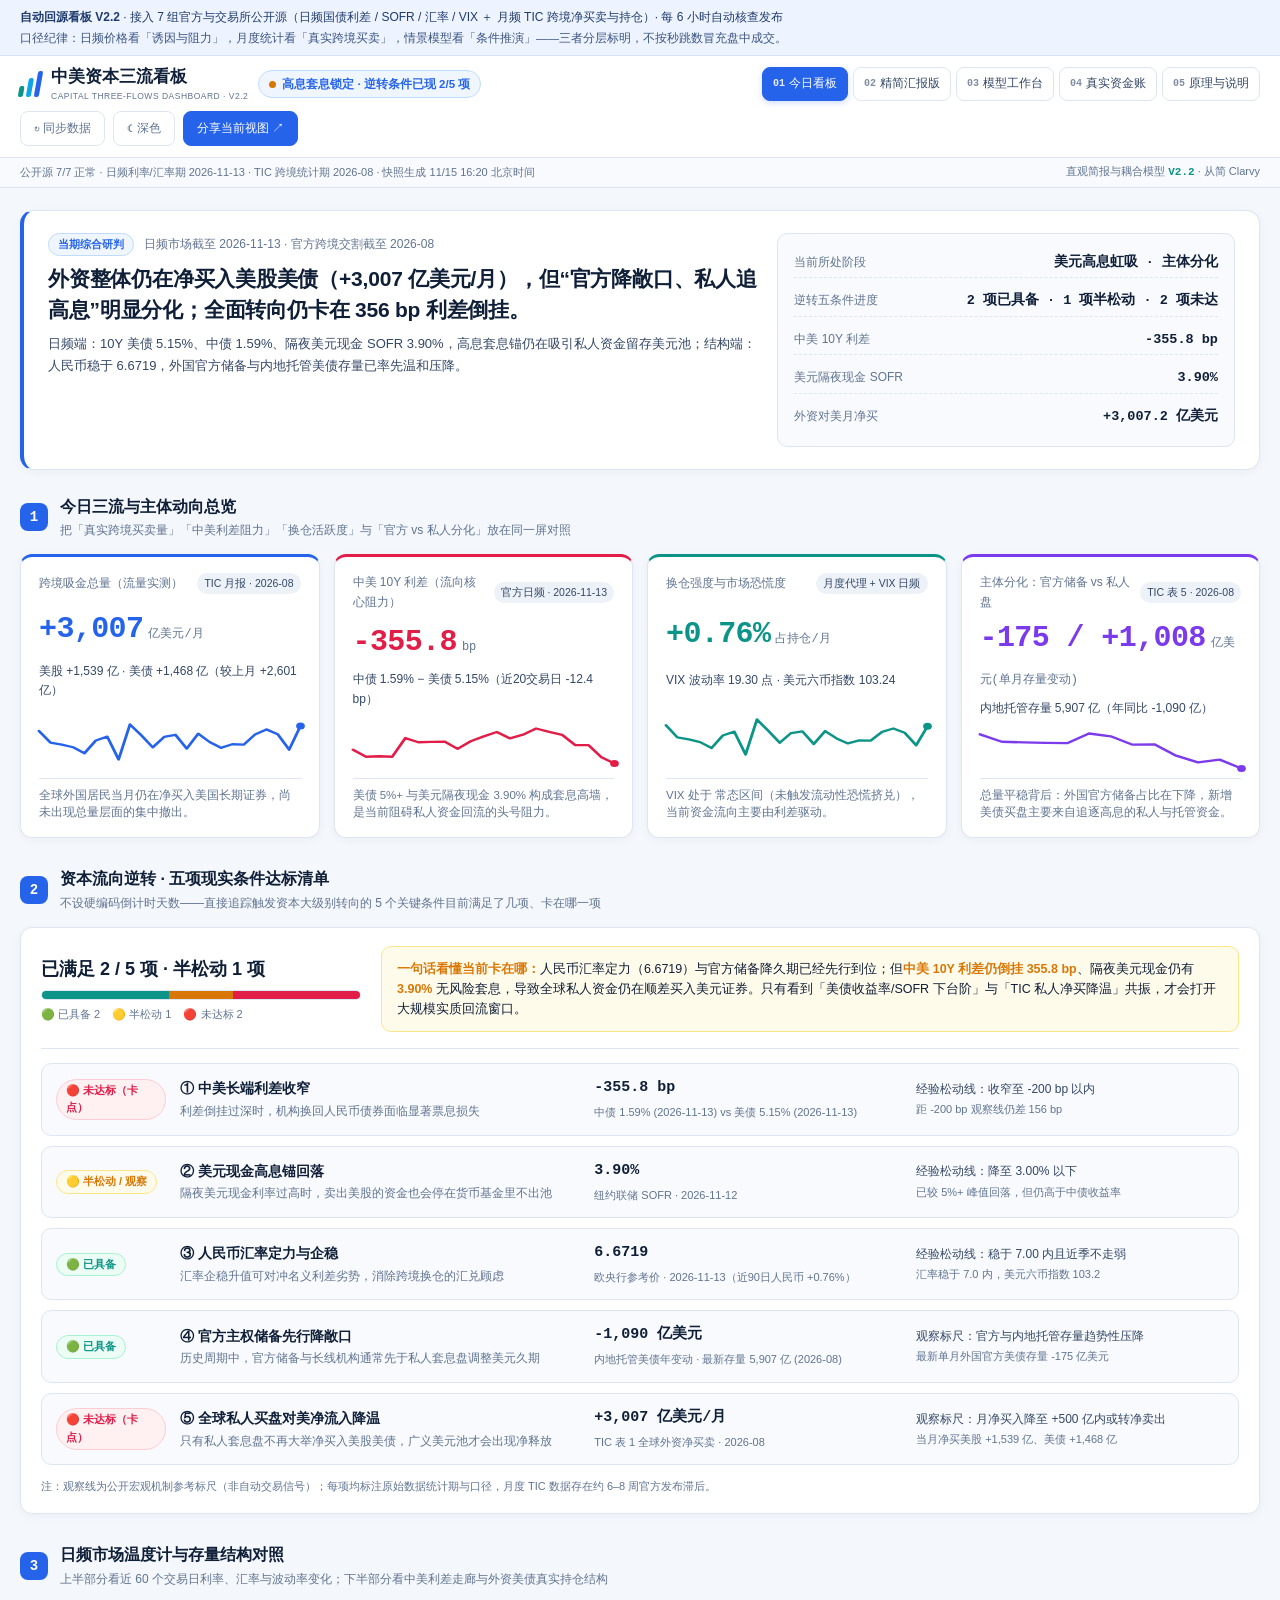
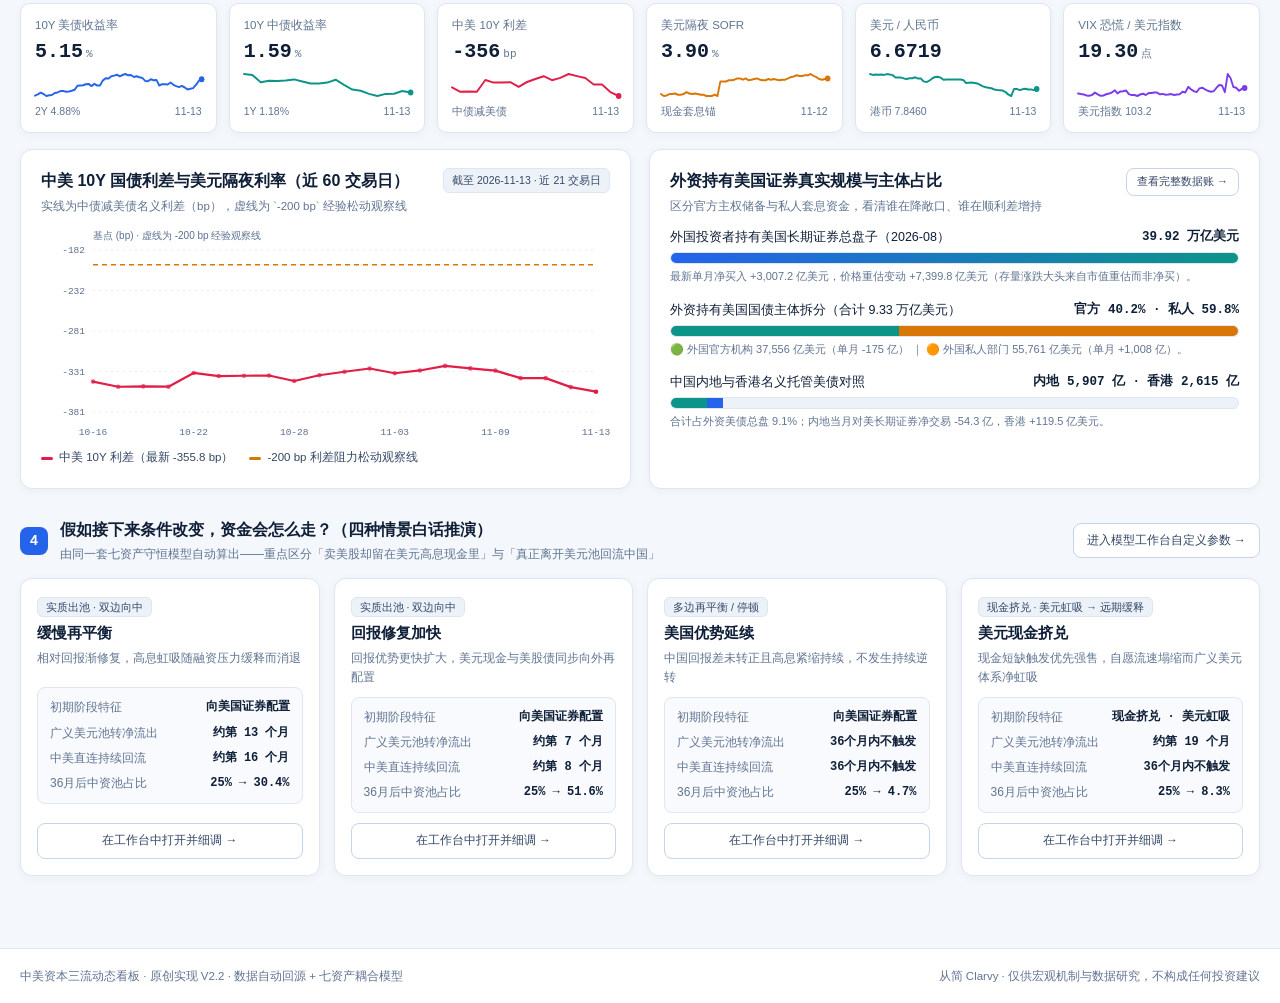
==== commit 547263c8: "Upgrade capital three-flows dashboard to v2.2 intuitive edition" ====
--- a/public/index.html
+++ b/public/index.html
@@ -1,25 +1,520 @@
-<!doctype html><html lang="zh-CN"><head><meta charset="utf-8"><meta name="viewport" content="width=device-width,initial-scale=1"><meta name="theme-color" content="#0b1422"><meta name="description" content="资本三流动态研究台 V2.1：双向宏观反馈、广义美元虹吸识别、七资产迁移网络、真实交易观测与部分识别区间。"><title>资本三流 · 动态研究台 V2.1</title><link rel="icon" href="assets/favicon.svg"><link rel="stylesheet" href="workbench.css"><script type="module" src="workbench.mjs"></script></head><body>
-<a class="skip" href="#main">跳到研究内容</a><aside class="rail"><a class="brand" href="#model"><span class="brand-mark"><i></i><i></i><i></i></span><span>资本三流<small>CAPITAL FLOW RESEARCH</small></span></a><div class="edition">耦合模型 <b>V2.1</b></div><nav><a href="#model" data-page="model"><span>01</span> 演化工作台</a><a href="#observed" data-page="observed"><span>02</span> 真实资金观测</a><a href="#method" data-page="method"><span>03</span> 模型与参考研究</a></nav><div class="rail-note"><span class="dot"></span> 双向耦合版<small>流量 · 流向 · 双轨流速<br>直连迁移与广义美元池同源对账。</small></div><div class="rail-bottom">从简 Clarvy<br><small>把复杂问题，变成可检验的研究。</small></div></aside>
-<div class="shell"><header class="topbar"><div><span class="breadcrumb">跨境资本 / 双向耦合机制与部分识别</span><strong>资本三流研究台</strong></div><div class="top-actions"><span class="version">结构研究版 V2.1 · 非预测产品</span><button id="share">分享当前情景 ↗</button></div></header><main id="main" tabindex="-1">
-<div class="data-strip"><div class="strip-label"><span class="dot" id="data-dot"></span><strong>真实观测</strong><small id="obs-period">读取官方快照…</small></div><div class="ticker" id="tickers"><span>正在读取来源，未用模拟值占位。</span></div><button class="quiet" id="refresh">同步快照 ↻</button></div><p class="sync-line" id="sync-status">观测层与情景模型独立：新数据提供吸收端与部分识别边界，未经实证拟合不冒充“当前真实三流”。</p>
-<section class="page" id="page-model"><div class="page-heading"><div><span class="eyebrow">DYNAMIC WORKBENCH V2.1</span><h1>三流演化与逆转条件</h1><p>区分“美股债退入美元现金”与“实质离开美元体系”，追踪双向压力反馈、双轨流速与持续窗口。</p></div><div class="mode-chip">条件情景 <span>●</span> 非当期实测</div></div>
-<div class="scenario-bar"><div class="scenarios" id="presets"></div><button class="quiet" id="reset">恢复本情景</button></div><div class="scenario-caption"><span id="scenario-brief"></span><span>初始资产池 = 100 指数点 · 二阶守恒积分 · 无概率权重</span></div>
-<div class="metrics" id="metrics"></div>
-<div class="work-grid"><div class="analysis-stack"><article class="panel main-chart"><div class="panel-head"><div><h2>资本迁移路径与广义美元池</h2><p>正值向中国 / 流入 · 负值流出；青色阴影为直接双边持续“美出中入”区间</p></div><div class="segmented" id="chart-tabs"><button data-chart="J" class="active">流向与美元池</button><button data-chart="split">股债跨类</button><button data-chart="L">流量</button><button data-chart="v">双轨流速</button></div></div><div id="main-chart" class="chart"></div><div class="chart-caption" id="main-legend"></div><div class="time-control"><button id="play" aria-label="播放情景路径">▶</button><label for="month">检查时点</label><input type="range" id="month" min="0" max="36" step="1" value="1"><output id="month-label"></output></div><p class="micro">横轴是情景起点之后的月数，不是现实逆转日。第 0 月为无步长依赖的瞬时速率，其余为当月二阶守恒积分均值。</p></article>
-<div class="sub-grid"><article class="panel"><div class="panel-head"><div><h2>流动性 ⇄ 压力 ⇄ 政策响应</h2><p>含美资外流对融资压力的内生反哺及利率传导</p></div></div><div id="state-chart" class="chart compact"></div><div class="legend"><span style="--c:#55cabb">H 通道流动性</span><span style="--c:#e8ae64">P 融资压力</span><span style="--c:#a79aea">R 政策响应</span></div></article><article class="panel"><div class="panel-head"><div><h2>资本去了哪里</h2><p id="holdings-caption">含容量弹性约束，避免单一资产桶角点归零失真。</p></div></div><div id="allocation"></div></article></div>
-<article class="panel"><div class="panel-head"><div><h2>逆转链条与双层条件窗口</h2><p>区分“美中证券直接换仓”与“广义美元池（美股债＋美元现金）净出池向中配置”。</p></div><span class="badge">全路径演算</span></div><div class="event-grid four" id="events"></div><div class="window-detail" id="window-detail"></div><div class="sensitivity" id="sensitivity"></div></article>
-<article class="panel"><div class="panel-head"><div><h2>这一期的迁移、高息锚与边际驱动</h2><p id="flow-description"></p></div><span class="badge" id="selected-badge"></span></div><div class="drivers-grid"><div><h3>主要迁移边 <small>指数点/月</small></h3><div id="flow-edges"></div></div><div><h3>中国相对美国与美元现金的边际优势 <small>bp／未来一个月</small></h3><div id="driver-bars"></div><p class="micro">跨境准入/退出摩擦对全部非中资桶一致生效，消除借道现金绕费漏洞；正值仅代表该边局部有利。</p></div></div></article></div>
-<aside class="parameter-panel panel"><div class="panel-head"><div><h2>情景参数</h2><p>改参数 → 重算迁移 → 重算窗口</p></div><span class="badge">公开假设</span></div><div id="controls"></div><details id="advanced"><summary>更多约束与状态参数</summary><div id="advanced-controls"></div></details><div class="parameter-note"><strong>输入与证据分开</strong><p>独立的官方观测提供吸收端与部分识别边界；此处的回报、反馈与容量弹性尚未由历史样本回归估计。</p><a href="#method">查看七项改进与完整方程 →</a></div><div class="exports"><button id="export-csv">↓ 本情景逐月数据 CSV</button><button id="export-json">↓ 全部参数与计算结果</button><a href="downloads/model-v2.md" download>↓ 模型构建与改进说明</a></div></aside></div></section>
-<section class="page" id="page-observed" hidden><div class="page-heading"><div><span class="eyebrow">OBSERVED TRANSACTIONS &amp; BOUNDS</span><h1>真实资金，按统计口径与识别边界看</h1><p>结合 TIC 表 1 净交易、表 5 官方/私人持仓分化、中美统计档案与双边部分识别区间。</p></div><button id="export-observed">↓ 观测 CSV</button></div><div id="observation-verdict" class="verdict"></div><div class="observed-controls"><label for="region">投资者居民口径</label><select id="region"><option value="world">全球外国居民（Grand Total）</option><option value="cn">中国内地居民</option><option value="hk">中国香港居民</option></select><span class="badge" id="history-count"></span></div><div class="metrics observed-metrics" id="observed-metrics"></div><article class="panel"><div class="panel-head"><div><h2>对美国长期证券的净交易（TIC 表 1）</h2><p>月度 · 亿美元/月 · 正数为外国居民净买入美国长期证券</p></div></div><div id="observed-chart" class="chart"></div><div class="legend"><span style="--c:#55cabb">长期证券合计</span><span style="--c:#5590ff">股票</span><span style="--c:#e8ae64">债券</span></div></article>
-<div class="sub-grid"><article class="panel"><div class="panel-head"><div><h2>净配置强度</h2><p>月度净交易 ÷ 相邻月末平均持仓，%/月；净额代理而非毛流速 v</p></div></div><div id="intensity-chart" class="chart compact"></div></article><article class="panel"><div class="panel-head"><div><h2>存量变化对账分解</h2><p>最新统计月 · 亿美元 · 区分买卖、估值与统计残差</p></div></div><div id="reconcile"></div></article></div>
-<article class="panel"><div class="panel-head"><div><h2>美国国债持仓结构分化（TIC 表 5 月末存量）</h2><p>总量持平不代表各类主体同向：对比内地与香港托管存量、外国官方储备与私人部门存量</p></div><div class="segmented" id="holdings-tabs"><button data-htab="cnhk" class="active">内地与香港</button><button data-htab="sector">官方储备 vs 私人</button></div></div><div id="holdings-chart" class="chart compact"></div><div class="chart-caption" id="holdings-summary"></div></article>
-<article class="panel"><div class="panel-head"><div><h2>双边流向“部分识别（Partial Identification）”边界检验</h2><p>仅有各方净流量而无穿透交易对手时，用网络守恒线性规划求美→中直接净迁移 J_UC 的精确可行上下界</p></div><div class="preset-mini"><button data-idpreset="latest">代入最新美国净额</button><button data-idpreset="nullspace">零空间反例</button><button data-idpreset="identified">强约束可识别</button></div></div><div class="id-grid"><div class="id-controls" id="id-controls"></div><div class="id-result" id="id-result"></div></div></article>
-<article class="panel"><div class="panel-head"><div><h2>同月分项与居民来源（TIC 表 1）</h2><p>内地、香港是报告/托管居民口径，不是最终受益人的完整穿透。</p></div></div><div class="table-scroll"><table><thead><tr><th>投资者口径</th><th>合计</th><th>股票</th><th>国债</th><th>机构债</th><th>公司债</th><th>统计期</th></tr></thead><tbody id="region-table"></tbody></table></div></article>
-<article class="panel"><div class="panel-head"><div><h2>中美双侧已核实历史统计档案（静态封存对照）</h2><p id="archive-meta">独立封存的中美官方统计摘录；因周期与居民口径不同，禁止直接跨表相减。</p></div></div><div class="table-scroll"><table><thead><tr><th>统计辖区</th><th>指标</th><th>统计期</th><th>数值</th><th>符号与口径边界</th></tr></thead><tbody id="archive-table"></tbody></table></div></article>
-<div id="source-log" class="source-grid"></div></section>
-<section class="page" id="page-method" hidden><div class="page-heading"><div><span class="eyebrow">MODEL ARCHITECTURE &amp; UPGRADES</span><h1>从 V2.0 到 V2.1：诊断与七项实质改进</h1><p>保留动态反馈与数据纪律，补齐双向压力闭环、利率与黄金传导、防套利摩擦、双轨流速及部分识别桥接。</p></div><a class="button" href="downloads/model-v2.md" download>↓ 完整研究与改进说明</a></div>
-<article class="panel prose"><span class="badge">V2.1 模型诊断与升级 · 2026-11-15</span><h2>针对原模型的七项关键诊断与直接改进</h2><div class="compare-grid"><div><b>01 · 补齐外流→压力的双向耦合闭环</b><p>V2.0 中状态方程完全独立于资产迁移，美国股债净流出不会反哺融资压力 P。V2.1 将美国证券净流出率 (−N_U/W)₊ 接入压力方程，刻画存量债务再融资对外部买盘退出的敏感性。</p></div><div><b>02 · 打通紧缩/政策对美元利率与黄金的传导</b><p>V2.0 将美元现金与黄金预期回报固定为常数。V2.1 让紧缩 I 抬升美元现金套息锚（形成“速冻高息虹吸”），让压力 P 与政策宽松 R 驱动现金利率回落及黄金避险需求。</p></div><div><b>03 · 修复借道现金绕开跨境摩擦的套利漏洞</b><p>V2.0 仅对美中证券直接换仓收跨境费，导致“美股→美元现金→中资股”只付 6 bp 绕开高额跨境成本。V2.1 按管辖权边界统一准入/退出成本，严格满足网络三角不等式。</p></div><div><b>04 · 区分“离开美股债”与“离开广义美元体系”</b><p>新增中国总净流 N_C（覆盖现金池再配置）、广义美元净吸收 N_USD = N_U + n_$，以及股/债/跨类直连分解 J_e、J_b、J_cross，不再漏判先囤美元现金再投中国的两步路径。</p></div><div><b>05 · 强售字典序优先与双轨流速拆分</b><p>现金短缺时优先执行强制变现，剩余可用头寸再做自愿边际配置；将总流速拆为自愿流速 v_vol（随通道 H 速冻而回落）与强售流速 v_forced（随挤兑脉冲跃升）。</p></div><div><b>06 · 容量弹性防角点归零＋二阶守恒数值积分</b><p>加入机构基准容量弹性与中债外汇套保比例，消除单一资产 0% 角点清零失真；升级二阶保正守恒 Heun (RK2) 格式，步长折半误差缩小百倍以上，并修正跨类触发时序。</p></div></div><p style="margin-top:14px"><b>07 · 观测层补齐美债官方/私人持仓分化与 LP 部分识别计算器：</b>启用已采集但此前未展示的 TIC 表 5（官方储备 vs 私人持仓、内地 vs 香港存量）与双侧统计档案，并内置三区域线性规划部分识别求解器，给出无穿透条件下双边净流 J_UC 的精确数学上下界与构造性见证网络。</p></article>
-<article class="panel prose"><span class="badge">参考站对照 · 2026-11-14 实读</span><h2>继承相互作用机制，划清情景标定与真实观测边界</h2><p>参考站 SFO-V5 抓住了“紧缩冲击→流速冻结→压力累积→政策响应→方向调整”的相互作用链条，但使用预设转折时点、固定 M·V 乘积与单向滞后方向指数。本模型保留其动态反馈启发，改由同一组七资产迁移矩阵同时生成持仓与三流。</p><div class="mechanism"><span>融资收紧与高息虹吸</span><b>→</b><span>自愿流速下降·强售分离</span><b>→</b><span>外流与压力双向累积</span><b>→</b><span>政策缓释与现金利率回落</span><b>→</b><span>跨资产迁移与窗口检验</span></div><a id="reference-link" target="_blank" rel="noopener noreferrer">打开用户提供的参考站 ↗</a></article>
-<article class="panel prose"><h2>V2.1 可运行方程骨架</h2><div class="equation"><small>01 / 交易、摩擦与估值分账（二阶保正守恒 Heun 积分）</small>ΔKᵢ = Δt · [Σⱼ fⱼᵢ(1 − κ·cⱼᵢ) − Σⱼ fᵢⱼ] + Gᵢ &nbsp; · &nbsp; 默认 κ=0 纯配置指数守恒，同步核算累计摩擦损耗</div><div class="equation"><small>02 / 利率传导、套保区分与容量弹性调整后的月边际收益</small>gᵢ = μᵢ(I,P,R,fx) − χᵢ(P) − γ(Σw)ᵢ − η(wᵢ − wᵢ,₀) &nbsp; · &nbsp; Sᵢⱼ = gⱼ − gᵢ − cᵢⱼ（满足 cᵢₖ + cₖⱼ ≥ cᵢⱼ）</div><div class="equation"><small>03 / 强售字典序优先与受闸门约束的自愿迁移</small>fᵢ,$^forced = min(Kᵢ^elig/Δt, ν_f [c_min(P,Z)W − K_$]₊ · Kᵢ^elig / E)<br>fᵢⱼ^vol = ν₀ H/(H+h₀) · Kᵢ^rem · aᵢⱼ / (1 + Σₖ aᵢₖ)</div><div class="equation"><small>04 / 三流、股债分项与广义美元池同源导出</small>L = Σ fᵢⱼ = L_vol + L_forced &nbsp; · &nbsp; J = Jₑ + J_b + J_cross &nbsp; · &nbsp; N_C = n_Ce + n_Cb &nbsp; · &nbsp; N_USD = N_U + n_$ &nbsp; · &nbsp; v = v_vol + v_forced</div><div class="equation"><small>05 / 含资本外流反哺的双向宏观状态方程（时间单位：月）</small>H′ = (a + bR)(1 − H) − c I(t) H<br>P′ = [d(1 − H) + e Z(t) + β_flow [−N_U / W]₊](1 − P) − (f + gR) P<br>R′ = k {sigmoid[(P − P*)/θ] − R}</div><div class="equation"><small>06 / 聚合净额下的双边流向部分识别精确区间</small>J_UC ∈ [max(−f̄_CU, −n̄_U − f̄_R, n̲_C − f̄_R), min(f̄_UC, −n̲_U + f̄_R, n̄_C + f̄_R)] ∩ {L_min(J) ≤ L̄}</div></article>
-<article class="panel"><div class="panel-head"><div><h2>当前情景参数登记</h2><p>全部标为显式情景输入；不是经济常数的实证回归估计。</p></div></div><div class="table-scroll"><table><thead><tr><th>参数</th><th>值</th><th>单位 / 用途</th></tr></thead><tbody id="parameter-table"></tbody></table></div><details class="technical"><summary>固定系数、初始配置与风险矩阵</summary><pre id="fixed-params"></pre></details></article></section>
-</main><footer><span>资本三流研究台 · 原创实现 V2.1 · AI 辅助研究</span><span>从简 Clarvy · 仅供机制研究，不构成投资建议</span></footer></div><div id="toast" role="status" aria-live="polite"></div></body></html>+<!doctype html>
+<html lang="zh-CN" data-theme="light">
+<head>
+  <meta charset="utf-8">
+  <meta name="viewport" content="width=device-width,initial-scale=1">
+  <meta name="theme-color" content="#f4f7fb">
+  <meta name="description" content="中美资本三流动态看板 V2.2：今日总览看板、日频利差与市场信号、五项逆转条件进度表、精简汇报视图、七资产双向耦合工作台与真实资金对账。">
+  <title>中美资本三流动态看板 · V2.2 直观看板版</title>
+  <link rel="icon" href="assets/favicon.svg">
+  <link rel="stylesheet" href="workbench.css">
+  <script type="module" src="workbench.mjs"></script>
+</head>
+<body>
+  <a class="skip" href="#main">跳到主要内容</a>
+
+  <div class="top-notice">
+    <div class="notice-inner">
+      <span><b>自动回源看板 V2.2</b> · 接入 7 组官方与交易所公开源（日频国债利差 / SOFR / 汇率 / VIX ＋ 月频 TIC 跨境净买卖与持仓）· 每 6 小时自动核查发布</span>
+      <span class="notice-sub">口径纪律：日频价格看「诱因与阻力」，月度统计看「真实跨境买卖」，情景模型看「条件推演」——三者分层标明，不按秒跳数冒充盘中成交。</span>
+    </div>
+  </div>
+
+  <header class="site-header">
+    <div class="header-inner">
+      <div class="brand-group">
+        <a class="brand" href="#overview">
+          <span class="brand-mark"><i></i><i></i><i></i></span>
+          <span>中美资本三流看板<small>CAPITAL THREE-FLOWS DASHBOARD · V2.2</small></span>
+        </a>
+        <span class="regime-pill" id="regime-pill"><i class="dot" id="data-dot"></i><b id="regime-text">正在读取实测快照…</b></span>
+      </div>
+
+      <nav class="top-nav" aria-label="主导航">
+        <a href="#overview" data-page="overview" aria-current="page"><span>01</span>今日看板</a>
+        <a href="#brief" data-page="brief"><span>02</span>精简汇报版</a>
+        <a href="#model" data-page="model"><span>03</span>模型工作台</a>
+        <a href="#observed" data-page="observed"><span>04</span>真实资金账</a>
+        <a href="#method" data-page="method"><span>05</span>原理与说明</a>
+      </nav>
+
+      <div class="header-actions">
+        <button class="quiet-btn" id="refresh" title="重新读取最新发布的公开数据快照">↻ 同步数据</button>
+        <button class="quiet-btn" id="theme-toggle" title="切换浅色简报风与深色终端风">☾ 深色</button>
+        <button class="primary-btn" id="share">分享当前视图 ↗</button>
+      </div>
+    </div>
+    <div class="status-ribbon">
+      <div class="ribbon-inner">
+        <span id="sync-status">正在读取 7 组公开数据源快照…</span>
+        <span class="edition">直观简报与耦合模型 <b>V2.2</b> · 从简 Clarvy</span>
+      </div>
+    </div>
+  </header>
+
+  <main id="main" tabindex="-1">
+    <!-- ==================== 01 今日看板（默认首屏） ==================== -->
+    <section class="page" id="page-overview">
+      <div class="hero-banner" id="hero-banner">
+        <div class="hero-main">
+          <div class="hero-eyebrow"><span class="tag tag-live">当期综合研判</span><span id="hero-dates">数据核验中…</span></div>
+          <h1 id="hero-title">正在汇总最新日频利差与跨境资金账本…</h1>
+          <p id="hero-desc">所有读数均直接取自美国财政部、纽约联储、欧洲央行、中国外汇交易中心及 Cboe 公开序列，断网时保留上一期已核实快照。</p>
+        </div>
+        <div class="hero-side" id="hero-side"></div>
+      </div>
+
+      <div class="section-block">
+        <div class="sec-title">
+          <span class="sec-num">1</span>
+          <div>
+            <h2>今日三流与主体动向总览</h2>
+            <p>把「真实跨境买卖量」「中美利差阻力」「换仓活跃度」与「官方 vs 私人分化」放在同一屏对照</p>
+          </div>
+        </div>
+        <div class="hero-cards" id="overview-cards"></div>
+      </div>
+
+      <div class="section-block">
+        <div class="sec-title">
+          <span class="sec-num">2</span>
+          <div>
+            <h2>资本流向逆转 · 五项现实条件达标清单</h2>
+            <p>不设硬编码倒计时天数——直接追踪触发资本大级别转向的 5 个关键条件目前满足了几项、卡在哪一项</p>
+          </div>
+        </div>
+        <article class="panel checklist-panel">
+          <div class="checklist-summary" id="checklist-summary"></div>
+          <div class="checklist-rows" id="checklist-rows"></div>
+          <p class="micro" style="margin-top:12px">注：观察线为公开宏观机制参考标尺（非自动交易信号）；每项均标注原始数据统计期与口径，月度 TIC 数据存在约 6–8 周官方发布滞后。</p>
+        </article>
+      </div>
+
+      <div class="section-block">
+        <div class="sec-title">
+          <span class="sec-num">3</span>
+          <div>
+            <h2>日频市场温度计与存量结构对照</h2>
+            <p>上半部分看近 60 个交易日利率、汇率与波动率变化；下半部分看中美利差走廊与外资美债真实持仓结构</p>
+          </div>
+        </div>
+        <div class="market-grid" id="market-cards"></div>
+        <div class="sub-grid" style="margin-top:16px">
+          <article class="panel">
+            <div class="panel-head">
+              <div>
+                <h2>中美 10Y 国债利差与美元隔夜利率（近 60 交易日）</h2>
+                <p>实线为中债减美债名义利差（bp），虚线为 `-200 bp` 经验松动观察线</p>
+              </div>
+              <span class="badge" id="spread-badge">日频实测</span>
+            </div>
+            <div id="overview-spread-chart" class="chart compact"></div>
+            <div class="chart-caption" id="overview-spread-caption"></div>
+          </article>
+          <article class="panel">
+            <div class="panel-head">
+              <div>
+                <h2>外资持有美国证券真实规模与主体占比</h2>
+                <p>区分官方主权储备与私人套息资金，看清谁在降敞口、谁在顺利差增持</p>
+              </div>
+              <a class="inline-btn" href="#observed">查看完整数据账 →</a>
+            </div>
+            <div id="overview-pool-bars"></div>
+          </article>
+        </div>
+      </div>
+
+      <div class="section-block">
+        <div class="sec-title">
+          <span class="sec-num">4</span>
+          <div>
+            <h2>假如接下来条件改变，资金会怎么走？（四种情景白话推演）</h2>
+            <p>由同一套七资产守恒模型自动算出——重点区分「卖美股却留在美元高息现金里」与「真正离开美元池回流中国」</p>
+          </div>
+          <a class="button" href="#model">进入模型工作台自定义参数 →</a>
+        </div>
+        <div class="scenario-cards" id="overview-scenarios"></div>
+      </div>
+    </section>
+
+    <!-- ==================== 02 精简汇报版（PPT 一屏视图） ==================== -->
+    <section class="page" id="page-brief" hidden>
+      <div class="page-heading">
+        <div>
+          <span class="eyebrow">EXECUTIVE BRIEFING · 一屏汇报视图</span>
+          <h1>中美资本三流 · 精简汇报页</h1>
+          <p>浓缩当期实测结论、五项条件卡点、官方/私人持仓分化与四种推演对照，适合直接截图分享或打印存档。</p>
+        </div>
+        <div class="brief-actions">
+          <button id="print-brief">🖨 打印 / 导出 PDF</button>
+          <a class="button" href="#overview">返回完整看板</a>
+        </div>
+      </div>
+      <div class="brief-grid" id="brief-content"></div>
+    </section>
+
+    <!-- ==================== 03 模型工作台（保留完整 V2.1 耦合仿真能力） ==================== -->
+    <section class="page" id="page-model" hidden>
+      <div class="data-strip">
+        <div class="strip-label"><strong>当期实测对照</strong><small id="obs-period">读取官方快照…</small></div>
+        <div class="ticker" id="tickers"><span>正在读取来源，未用模拟值占位。</span></div>
+      </div>
+
+      <div class="page-heading" style="margin-top:18px">
+        <div>
+          <span class="eyebrow">INTERACTIVE SIMULATOR · 七资产耦合仿真</span>
+          <h1>三流条件演化与参数实验室</h1>
+          <p>自由调节回报差、降息/紧缩传导、外流压力反馈与通道摩擦，检验什么条件下资金会从「留存美元现金」转为「实质回流中国」。</p>
+        </div>
+        <div class="mode-chip">条件推演工作台 <span>●</span> 非当期实测</div>
+      </div>
+
+      <div class="scenario-bar">
+        <div class="scenarios" id="presets"></div>
+        <button class="quiet" id="reset">恢复本情景默认</button>
+      </div>
+      <div class="scenario-caption">
+        <span id="scenario-brief"></span>
+        <span>基准资金池 = 100 指数点（折算参考见右侧） · 二阶守恒积分</span>
+      </div>
+
+      <div class="metrics" id="metrics"></div>
+
+      <div class="work-grid">
+        <div class="analysis-stack">
+          <article class="panel main-chart">
+            <div class="panel-head">
+              <div>
+                <h2>资金流向路径与广义美元池变化</h2>
+                <p>正值代表净流入该方向，负值代表净流出；青色阴影为连续满足「美股债出、中资股债入」的持续回流窗口</p>
+              </div>
+              <div class="segmented" id="chart-tabs">
+                <button data-chart="J" class="active">流向与美元池</button>
+                <button data-chart="split">股债分项</button>
+                <button data-chart="L">换仓总流量</button>
+                <button data-chart="v">主动/被动流速</button>
+              </div>
+            </div>
+            <div id="main-chart" class="chart"></div>
+            <div class="chart-caption" id="main-legend"></div>
+            <div class="time-control">
+              <button id="play" aria-label="播放情景路径">▶</button>
+              <label for="month">查看推演月份</label>
+              <input type="range" id="month" min="0" max="36" step="1" value="1">
+              <output id="month-label"></output>
+            </div>
+            <p class="micro">横轴为情景推演起点后的第 N 个月（非固定现实日历日）；拖动滑块或点击播放可逐月查看下方持仓和驱动变化。</p>
+          </article>
+
+          <div class="sub-grid">
+            <article class="panel">
+              <div class="panel-head">
+                <div>
+                  <h2>流动性 ⇄ 融资压力 ⇄ 政策托底</h2>
+                  <p>包含美债/美股外流对融资压力的双向反哺与利率传导</p>
+                </div>
+              </div>
+              <div id="state-chart" class="chart compact"></div>
+              <div class="legend">
+                <span style="--c:#0d9488">H 通道流动性（越高越顺畅）</span>
+                <span style="--c:#d97706">P 融资压力（越高越紧绷）</span>
+                <span style="--c:#7c3aed">R 政策宽松响应</span>
+              </div>
+            </article>
+            <article class="panel">
+              <div class="panel-head">
+                <div>
+                  <h2>七类资产池份额去了哪里</h2>
+                  <p id="holdings-caption">含机构容量弹性约束，避免单一资产 0% 清零失真。</p>
+                </div>
+              </div>
+              <div id="allocation"></div>
+            </article>
+          </div>
+
+          <article class="panel">
+            <div class="panel-head">
+              <div>
+                <h2>逆转四步节点与稳健性检验</h2>
+                <p>拆开「中美证券直接换仓」与「连同美元现金池一起净流出（广义非美化）」两个层次</p>
+              </div>
+              <span class="badge">全路径自动判定</span>
+            </div>
+            <div class="event-grid four" id="events"></div>
+            <div class="window-detail" id="window-detail"></div>
+            <div class="sensitivity" id="sensitivity"></div>
+          </article>
+
+          <article class="panel">
+            <div class="panel-head">
+              <div>
+                <h2>当月最大资金搬家路径与收益账本</h2>
+                <p id="flow-description"></p>
+              </div>
+              <span class="badge" id="selected-badge"></span>
+            </div>
+            <div class="drivers-grid">
+              <div>
+                <h3>当月前六大资金迁移方向 <small>指数点/月</small></h3>
+                <div id="flow-edges"></div>
+              </div>
+              <div>
+                <h3>中国资产相对美国资产的净吸引力拆解 <small>基点 bp / 月</small></h3>
+                <div id="driver-bars"></div>
+                <p class="micro">跨境进出摩擦对所有境外资产桶统一适用，堵死借道美元现金绕费漏洞；正数表示扣除风险与摩擦后向中配置更划算。</p>
+              </div>
+            </div>
+          </article>
+        </div>
+
+        <aside class="parameter-panel panel">
+          <div class="panel-head">
+            <div>
+              <h2>调节假设参数</h2>
+              <p>拖动滑块 → 实时重算全套曲线与窗口</p>
+            </div>
+            <span class="badge">公开透明假设</span>
+          </div>
+          <div id="controls"></div>
+          <details id="advanced">
+            <summary>展开更多底层摩擦与风险参数（15 项）</summary>
+            <div id="advanced-controls"></div>
+          </details>
+          <div class="parameter-note">
+            <strong>如何阅读仿真结果？</strong>
+            <p>上方「今日看板」展示真实世界最新进度；本工作台用于测试“如果利差收窄更快”或“发生现金挤兑”时系统的非线性演化。</p>
+            <a href="#method">查看完整数学方程与改进说明 →</a>
+          </div>
+          <div class="exports">
+            <button id="export-csv">↓ 导出本情景 37 行逐月 CSV</button>
+            <button id="export-json">↓ 导出完整参数与结果 JSON</button>
+            <a href="downloads/model-v2.md" download>↓ 下载模型说明文档 (.md)</a>
+          </div>
+        </aside>
+      </div>
+    </section>
+
+    <!-- ==================== 04 真实资金账 ==================== -->
+    <section class="page" id="page-observed" hidden>
+      <div class="page-heading">
+        <div>
+          <span class="eyebrow">OFFICIAL DATA &amp; IDENTIFICATION · 官方实测与对账</span>
+          <h1>真实跨境资金账本与双边识别边界</h1>
+          <p>基于美国财政部 TIC 表 1 净买卖、表 5 官方/私人美债存量、双侧历史档案及无穿透条件下的数学上下界。</p>
+        </div>
+        <button id="export-observed">↓ 导出 TIC 观测序列 CSV</button>
+      </div>
+
+      <div id="observation-verdict" class="verdict"></div>
+
+      <div class="observed-controls">
+        <label for="region">切换投资者地区口径：</label>
+        <select id="region">
+          <option value="world">全球外国居民合计（Grand Total）</option>
+          <option value="cn">中国内地居民（托管/直接报告口径）</option>
+          <option value="hk">中国香港居民（离岸金融枢纽口径）</option>
+        </select>
+        <span class="badge" id="history-count"></span>
+      </div>
+
+      <div class="metrics observed-metrics" id="observed-metrics"></div>
+
+      <article class="panel">
+        <div class="panel-head">
+          <div>
+            <h2>外国居民对美国长期证券的月度净买卖（TIC 表 1）</h2>
+            <p>月频实测 · 亿美元/月 · 零轴以上为净买入美国股票/债券，零轴以下为净卖出</p>
+          </div>
+        </div>
+        <div id="observed-chart" class="chart"></div>
+        <div class="legend">
+          <span style="--c:#0d9488">长期证券净买卖合计</span>
+          <span style="--c:#2563eb">其中：美国股票</span>
+          <span style="--c:#d97706">其中：美国长期债券</span>
+        </div>
+      </article>
+
+      <div class="sub-grid">
+        <article class="panel">
+          <div class="panel-head">
+            <div>
+              <h2>月度净配置强度（净买额 ÷ 持仓存量）</h2>
+              <p>%/月 · 反映净增减仓力度（注：官方未披露双向毛成交额，此为净额代理）</p>
+            </div>
+          </div>
+          <div id="intensity-chart" class="chart compact"></div>
+        </article>
+        <article class="panel">
+          <div class="panel-head">
+            <div>
+              <h2>持仓变动对账：为什么“存量涨跌”不等于“净买卖”？</h2>
+              <p>最新统计月 · 亿美元 · 拆开真金白银净交易、资产涨跌重估与统计残差</p>
+            </div>
+          </div>
+          <div id="reconcile"></div>
+        </article>
+      </div>
+
+      <article class="panel">
+        <div class="panel-head">
+          <div>
+            <h2>美国国债持仓结构分化（TIC 表 5 月末存量）</h2>
+            <p>总量稳中有升的背后：对比内地与香港托管存量、外国官方主权储备与私人套息盘存量</p>
+          </div>
+          <div class="segmented" id="holdings-tabs">
+            <button data-htab="cnhk" class="active">内地与香港</button>
+            <button data-htab="sector">官方储备 vs 私人</button>
+          </div>
+        </div>
+        <div id="holdings-chart" class="chart compact"></div>
+        <div class="chart-caption" id="holdings-summary"></div>
+      </article>
+
+      <article class="panel">
+        <div class="panel-head">
+          <div>
+            <h2>双边流向“部分识别（Partial Identification）”边界计算器</h2>
+            <p>现实痛点：中美统计各自只报“本国对全球净流”，缺少穿透交易对手。此处用三区域网络守恒求美→中直连净流 J_UC 的精确可行范围</p>
+          </div>
+          <div class="preset-mini">
+            <button data-idpreset="latest">代入最新美国净额</button>
+            <button data-idpreset="nullspace">零空间反例（绕道掩盖方向）</button>
+            <button data-idpreset="identified">强约束可识别（锁定方向）</button>
+          </div>
+        </div>
+        <div class="id-grid">
+          <div class="id-controls" id="id-controls"></div>
+          <div class="id-result" id="id-result"></div>
+        </div>
+      </article>
+
+      <article class="panel">
+        <div class="panel-head">
+          <div>
+            <h2>最新统计月各地区分项明细（TIC 表 1 · 亿美元/月）</h2>
+            <p>内地与香港为首次跨境交易对手/托管地口径，经由伦敦、开曼或香港中转的资金会体现在枢纽地。</p>
+          </div>
+        </div>
+        <div class="table-scroll">
+          <table>
+            <thead>
+              <tr><th>投资者地区口径</th><th>长期证券合计</th><th>美国股票</th><th>美国国债</th><th>机构债</th><th>企业债</th><th>统计月份</th></tr>
+            </thead>
+            <tbody id="region-table"></tbody>
+          </table>
+        </div>
+      </article>
+
+      <article class="panel">
+        <div class="panel-head">
+          <div>
+            <h2>中美双侧已核实官方统计档案（静态封存对照）</h2>
+            <p id="archive-meta">独立封存的国家外汇管理局与美国财政部统计摘录；因季度/月度与居民口径不同，仅供对照，不可直接横向相减。</p>
+          </div>
+        </div>
+        <div class="table-scroll">
+          <table>
+            <thead>
+              <tr><th>统计辖区</th><th>官方指标名称</th><th>统计期</th><th>公布数值</th><th>符号定义与口径边界</th></tr>
+            </thead>
+            <tbody id="archive-table"></tbody>
+          </table>
+        </div>
+      </article>
+
+      <div class="section-block" style="margin-top:20px">
+        <h2 style="margin-bottom:12px">7 组自动采集数据源状态与原始校验码</h2>
+        <div id="source-log" class="source-grid"></div>
+      </div>
+    </section>
+
+    <!-- ==================== 05 原理与说明 ==================== -->
+    <section class="page" id="page-method" hidden>
+      <div class="page-heading">
+        <div>
+          <span class="eyebrow">ARCHITECTURE &amp; METHODOLOGY · 原理与迭代说明</span>
+          <h1>看板设计逻辑与七资产双向耦合方程</h1>
+          <p>既吸收直观简报看板的“结论前置 + 日频温度计 + 达标进度清单”，又严守“真金白银对账 + 七资产守恒 + 部分识别边界”。</p>
+        </div>
+        <a class="button" href="downloads/model-v2.md" download>↓ 下载完整模型文档</a>
+      </div>
+
+      <article class="panel prose">
+        <span class="badge">V2.2 直观简报升级 · 2026-11-15</span>
+        <h2>为什么把网站分成「今日看板」与「模型工作台」两层？</h2>
+        <p>在跨境资本研究里，读者最常遇到两个极端：要么只有晦涩的滞后统计表和微分方程滑块，看不出今天市场卡在哪；要么把日频利率代入公式按秒算出“此刻跨境流量 XXX 万亿”，容易把价格推演误当成真实成交。V2.2 将两者长处结合：</p>
+        <div class="compare-grid">
+          <div>
+            <b>第一层：今日看板与五项条件清单（看现在）</b>
+            <p>接入美债 10Y/2Y/3M、中债 10Y/1Y、纽约联储 SOFR、欧央行汇率与美元六币指数、Cboe VIX 等日频公开序列，直接回答“利差收窄了没有、美元现金锚降了没有、官方与私人谁在买”。</p>
+          </div>
+          <div>
+            <b>第二层：七资产守恒模型与部分识别（看机制与推演）</b>
+            <p>用七类资产（美股/美债/中股/中债/黄金/第三地/美元现金）闭合矩阵推演条件窗口，严格区分“卖出美股却囤在美元高息现金（假逆转）”与“真正离开美元池流入中国”。</p>
+          </div>
+        </div>
+        <div class="mechanism">
+          <span>高息紧缩与美元套息锚</span><b>→</b>
+          <span>主动换仓减速 · 现金挤兑分离</span><b>→</b>
+          <span>美资外流反哺再融资压力</span><b>→</b>
+          <span>政策缓释与利差收窄</span><b>→</b>
+          <span>跨过摩擦门槛 · 实质出池回流</span>
+        </div>
+        <a id="reference-link" target="_blank" rel="noopener noreferrer">打开对照参考站（WorkBuddy SFO-V5）↗</a>
+      </article>
+
+      <article class="panel prose">
+        <span class="badge">V2.1 / V2.2 数学内核 · 七项关键诊断与实质改进</span>
+        <h2>底层动力学与识别模块的七项硬核升级</h2>
+        <div class="compare-grid">
+          <div><b>01 · 补齐外流→压力的双向耦合闭环</b><p>将美国股债净流出率 (−N_U/W)₊ 以参数 flowFeedback 接入融资压力方程 P′，刻画存量债务再融资对外部买盘退出的敏感性。</p></div>
+          <div><b>02 · 打通紧缩/政策对美元利率与黄金的传导</b><p>紧缩 I 抬升美元现金套息锚（形成“高息虹吸”），压力 P 与政策宽松 R 驱动现金利率回落及黄金避险需求。</p></div>
+          <div><b>03 · 修复借道现金绕开跨境摩擦的套利漏洞</b><p>对所有非中资资产桶进出中资桶统一适用跨境摩擦 costUC / costCU，全局满足网络三角不等式 cᵢₖ + cₖⱼ ≥ cᵢⱼ。</p></div>
+          <div><b>04 · 区分“离开美股债”与“离开广义美元体系”</b><p>同时核算中美直连 J、中资总净流入 N_C 与广义美元净吸收 N_USD = N_U + n_$，识别先退入美元现金再转向的两步路径。</p></div>
+          <div><b>05 · 强售字典序优先与主动/被动双轨流速</b><p>现金短缺时优先满足强制变现，剩余可用头寸再做边际配置；拆分主动配置流速 v_vol 与强售流速 v_forced。</p></div>
+          <div><b>06 · 容量弹性防清零＋二阶守恒 Heun (RK2) 积分</b><p>加入机构基准容量弹性与中债外汇套保比例 bondHedge，升级二阶保正守恒 RK2 积分，步长折半误差小于 0.002 指数点。</p></div>
+        </div>
+        <p style="margin-top:14px"><b>07 · 观测层官方/私人美债持仓拆解与 LP 部分识别求解器：</b>解析 TIC 表 5 外国官方储备与私人部门持仓分化，并内置三区域网络守恒线性规划求解器，给出无穿透条件下双边直连净流 J_UC 的精确可行上下界。</p>
+      </article>
+
+      <article class="panel prose">
+        <h2>可复算核心方程骨架</h2>
+        <div class="equation"><small>01 / 交易、摩擦与估值分账（二阶保正守恒 Heun 积分）</small>ΔKᵢ = Δt · [Σⱼ fⱼᵢ(1 − κ·cⱼᵢ) − Σⱼ fᵢⱼ] + Gᵢ &nbsp; · &nbsp; 默认 κ=0 纯配置指数守恒，同步核算累计摩擦损耗</div>
+        <div class="equation"><small>02 / 利率传导、套保区分与容量弹性调整后的月边际收益</small>gᵢ = μᵢ(I,P,R,fx) − χᵢ(P) − γ(Σw)ᵢ − η(wᵢ − wᵢ,₀) &nbsp; · &nbsp; Sᵢⱼ = gⱼ − gᵢ − cᵢⱼ（满足 cᵢₖ + cₖⱼ ≥ cᵢⱼ）</div>
+        <div class="equation"><small>03 / 强售字典序优先与受闸门约束的自愿迁移</small>fᵢ,$^forced = min(Kᵢ^elig/Δt, ν_f [c_min(P,Z)W − K_$]₊ · Kᵢ^elig / E)<br>fᵢⱼ^vol = ν₀ H/(H+h₀) · Kᵢ^rem · aᵢⱼ / (1 + Σₖ aᵢₖ)</div>
+        <div class="equation"><small>04 / 三流、股债分项与广义美元池同源导出</small>L = Σ fᵢⱼ = L_vol + L_forced &nbsp; · &nbsp; J = Jₑ + J_b + J_cross &nbsp; · &nbsp; N_C = n_Ce + n_Cb &nbsp; · &nbsp; N_USD = N_U + n_$ &nbsp; · &nbsp; v = v_vol + v_forced</div>
+        <div class="equation"><small>05 / 含资本外流反哺的双向宏观状态方程（时间单位：月）</small>H′ = (a + bR)(1 − H) − c I(t) H<br>P′ = [d(1 − H) + e Z(t) + β_flow [−N_U / W]₊](1 − P) − (f + gR) P<br>R′ = k {sigmoid[(P − P*)/θ] − R}</div>
+        <div class="equation"><small>06 / 聚合净额下的双边流向部分识别精确区间</small>J_UC ∈ [max(−f̄_CU, −n̄_U − f̄_R, n̲_C − f̄_R), min(f̄_UC, −n̲_U + f̄_R, n̄_C + f̄_R)] ∩ {L_min(J) ≤ L̄}</div>
+      </article>
+
+      <article class="panel">
+        <div class="panel-head">
+          <div>
+            <h2>当前工作台参数登记表</h2>
+            <p>全部标为显式情景输入；不是经济常数的实证回归估计。</p>
+          </div>
+        </div>
+        <div class="table-scroll">
+          <table>
+            <thead><tr><th>参数名称</th><th>当前设定值</th><th>单位 / 作用说明</th></tr></thead>
+            <tbody id="parameter-table"></tbody>
+          </table>
+        </div>
+        <details class="technical">
+          <summary>查看固定动力学系数、初始配置与协方差矩阵 JSON</summary>
+          <pre id="fixed-params"></pre>
+        </details>
+      </article>
+    </section>
+  </main>
+
+  <footer class="site-footer">
+    <div class="footer-inner">
+      <span>中美资本三流动态看板 · 原创实现 V2.2 · 数据自动回源 + 七资产耦合模型</span>
+      <span>从简 Clarvy · 仅供宏观机制与数据研究，不构成任何投资建议</span>
+    </div>
+  </footer>
+
+  <div id="toast" role="status" aria-live="polite"></div>
+</body>
+</html>
--- a/public/workbench.css
+++ b/public/workbench.css
@@ -1,8 +1,796 @@
-:root{color-scheme:dark;--bg:#0b1422;--rail:#0c1726;--panel:#111f30;--line:#223349;--text:#e6edf7;--muted:#91a4bc;--cyan:#55cabb;--blue:#5590ff;--amber:#e8ae64;--red:#e98f8b;--mono:'SFMono-Regular',Consolas,'Liberation Mono',monospace}*{box-sizing:border-box}body{margin:0;background:var(--bg);color:var(--text);font:14px/1.6 -apple-system,BlinkMacSystemFont,'Segoe UI','PingFang SC','Microsoft YaHei',sans-serif}button,input,select{font:inherit}button,.button{cursor:pointer;color:var(--text);border:1px solid #344861;background:#182a40;border-radius:6px;padding:8px 13px;font-size:12px;white-space:nowrap;text-decoration:none}button:hover,.button:hover{background:#223b56;border-color:#527293}button:focus-visible,a:focus-visible,input:focus-visible,select:focus-visible{outline:2px solid var(--cyan);outline-offset:4px}button:disabled{opacity:.55;cursor:wait}a{color:var(--cyan);text-decoration:none}a:hover{text-decoration:underline}h1,h2,h3,p{margin:0}h1{font-size:25px;letter-spacing:.02em;font-weight:650}h2{font-size:15px;font-weight:650}h3{font-size:12px;font-weight:500;margin:6px 0 14px}h3 small{font-size:10px;color:var(--muted);font-weight:400;margin-left:8px}small{font-size:11px}strong{font-weight:600}.skip{position:absolute;left:8px;top:-50px;z-index:20;background:#000}.skip:focus{top:5px}.rail{position:fixed;width:218px;top:0;bottom:0;left:0;border-right:1px solid var(--line);background:var(--rail);padding:28px 18px;display:flex;flex-direction:column;z-index:5}.brand{display:flex;align-items:center;gap:12px;color:var(--text);font-size:21px;font-weight:600;line-height:1.3;text-decoration:none!important}.brand small{display:block;color:var(--muted);font-size:8px;letter-spacing:.8px;margin-top:8px}.brand-mark{display:flex;align-items:center;gap:3px;width:30px;height:38px;transform:skew(-12deg)}.brand-mark i{display:block;width:6px;background:var(--cyan);height:15px}.brand-mark i:nth-child(2){height:28px}.brand-mark i:nth-child(3){height:38px;background:var(--blue)}.edition{margin:24px 0 30px;color:var(--muted);font-size:11px;letter-spacing:2px}.edition b{margin-left:12px;font-family:var(--mono);color:var(--cyan)}nav{display:grid;gap:9px}nav a{padding:12px 10px;color:#98adc5;border:1px solid transparent;border-radius:6px;font-size:12px}nav a span{font-family:var(--mono);font-size:10px;margin-right:10px;opacity:.6}nav a[aria-current]{color:var(--cyan);background:#16302f;border-color:#255047}nav a:hover{text-decoration:none;background:#172538}.rail-note{margin:40px 10px;color:#a7b8cc;font-size:12px}.dot{display:inline-block;width:6px;height:6px;background:var(--cyan);border-radius:50%;margin-right:8px;box-shadow:0 0 8px #55cabb33}.dot.warn{background:var(--amber)}.rail-note small{display:block;color:#667e98;margin:12px 0}.rail-bottom{margin-top:auto;color:#8ca1bc;font-size:12px;padding:18px 9px;border-top:1px solid var(--line)}.rail-bottom small{font-size:10px;color:#667e98;display:block;margin-top:6px}.shell{margin-left:218px;min-width:0}.topbar{height:82px;padding:18px 32px;display:flex;align-items:center;justify-content:space-between;border-bottom:1px solid var(--line)}.breadcrumb{font-size:10px;display:block;color:#7087a3;letter-spacing:1px}.topbar strong{font-size:14px}.top-actions{display:flex;gap:20px;align-items:center}.version{font-size:10px;color:var(--muted);letter-spacing:.7px}main{padding:22px 30px 38px;max-width:1610px;margin:auto;outline:none}.data-strip{display:flex;align-items:center;border:1px solid var(--line);background:#0f1c2c;border-radius:8px;min-height:80px;padding:12px 16px;gap:20px}.strip-label{min-width:100px;font-size:12px}.strip-label small{display:block;color:var(--muted);font-family:var(--mono);font-size:10px}.ticker{display:grid;grid-template-columns:repeat(4,1fr);flex:1;gap:18px;min-width:0}.tick{border-left:1px solid var(--line);padding-left:18px;min-width:0}.tick span{display:block;color:var(--muted);font-size:10px}.tick b{font-size:17px;font-family:var(--mono);font-weight:500;color:#dce7f4}.tick small{margin-left:5px;color:#8196ae;font-size:9px}.quiet{background:none;border:1px solid transparent;color:#9bb0c8}.sync-line{font-size:10px;color:#6c839d;margin:8px 2px 22px}.page-heading{display:flex;justify-content:space-between;align-items:center;margin:4px 0 20px;gap:14px}.eyebrow{font-size:9px;letter-spacing:2.5px;color:var(--cyan);display:block;margin-bottom:4px}.page-heading p{font-size:12px;color:var(--muted);margin-top:5px}.mode-chip{border:1px solid #705c37;background:#302a20;color:#dfc696;padding:5px 12px;border-radius:4px;font-size:10px;white-space:nowrap}.mode-chip span{font-size:7px;margin:0 8px}.scenario-bar{display:flex;justify-content:space-between;align-items:center;gap:12px}.scenarios{display:flex;gap:7px;flex-wrap:wrap}.scenarios button{background:#101e2e;border-color:#283c54;padding:7px 15px;color:#a1b3c9;font-size:12px}.scenarios button.active{background:#1c3e3d;border-color:#3d8b7c;color:#94e9db}.scenario-caption{display:flex;justify-content:space-between;font-size:10px;color:#738da8;margin:10px 0 16px;gap:10px}.metrics{display:grid;grid-template-columns:repeat(4,1fr);gap:12px;margin-bottom:18px}.metric{border:1px solid var(--line);border-top:2px solid var(--c,var(--line));border-radius:7px;background:linear-gradient(125deg,#152539,#101d2d);padding:14px 17px;min-width:0}.metric .label{font-size:11px;color:#a6b7cc;display:flex;justify-content:space-between;gap:8px}.metric .symbol{font-family:var(--mono);color:var(--c);font-weight:600}.metric .value{font-family:var(--mono);font-size:29px;line-height:1.45;letter-spacing:-1px;margin:4px 0 3px}.metric .value small{font-family:inherit;color:#98afc6;font-size:11px;letter-spacing:0;margin-left:6px}.metric .foot{font-size:10px;color:#7891ad}.metric.state .value{font-family:inherit;font-size:19px;letter-spacing:0;line-height:2.2}.work-grid{display:grid;grid-template-columns:minmax(0,1fr) 276px;gap:18px}.analysis-stack{display:grid;gap:18px;min-width:0}.panel{border:1px solid var(--line);border-radius:8px;background:var(--panel);padding:18px;min-width:0}.panel-head{display:flex;justify-content:space-between;align-items:flex-start;gap:10px;margin-bottom:12px}.panel-head p{font-size:10px;color:var(--muted);margin-top:4px}.segmented{display:flex;border:1px solid #2c415a;border-radius:5px;padding:2px;flex-shrink:0}.segmented button{background:none;border:0;color:#91a8c1;padding:3px 9px;font-size:10px}.segmented button.active{background:#2a455e;color:#e3f0ff}.chart{position:relative;width:100%;min-width:0}.chart svg{display:block;width:100%;height:auto;overflow:visible}.chart-empty{color:var(--muted);padding:50px 12px;font-size:12px}.chart-caption{font-size:10px;color:#8fa5bf;min-height:22px}.legend{display:flex;gap:16px;flex-wrap:wrap;color:#92a7c0;font-size:10px}.legend span:before,.chart-caption span:before{content:'';display:inline-block;width:12px;height:2px;background:var(--c);margin-right:6px;vertical-align:middle}.time-control{display:flex;align-items:center;gap:10px;margin:12px 0;padding-top:12px;border-top:1px solid var(--line)}.time-control button{width:30px;height:27px;padding:2px 7px}.time-control label{font-size:10px;color:#8fa5bf;white-space:nowrap}.time-control input{flex:1;min-width:50px}.time-control output{font:11px var(--mono);min-width:70px;text-align:right}input[type=range]{accent-color:var(--cyan);height:12px;cursor:pointer;width:100%;margin:8px 0}.micro{font-size:10px;color:#788fa9;line-height:1.7}.sub-grid{display:grid;grid-template-columns:1fr 1fr;gap:18px}.allocation-row{display:flex;justify-content:space-between;font-size:10px;color:#a9bbce;margin:7px 0;gap:8px}.allocation-row .amount{font-family:var(--mono)}.allocation-row i{display:inline-block;width:7px;height:7px;border-radius:2px;background:var(--c);margin-right:7px}.allocation-bar{display:flex;height:9px;border-radius:3px;overflow:hidden;margin:12px 0 14px}.allocation-bar span{height:100%}.event-grid{display:grid;grid-template-columns:repeat(3,1fr);gap:15px}.event-grid.four{grid-template-columns:repeat(4,1fr)}.event{border-left:2px solid var(--c);padding:0 12px;min-width:0}.event small{font-size:10px;color:#a0b1c6}.event b{display:block;margin:5px 0 4px;font-size:21px;letter-spacing:-.5px}.event p{font-size:10px;color:#839bb5}.window-detail{font-size:11px;color:#b6c7da;margin:20px 0 4px;line-height:1.8}.sensitivity{font-size:10px;color:#93a8c0;padding-top:12px;border-top:1px solid var(--line);margin-top:12px}.sensitivity b{font:12px var(--mono);color:#c2b4ee}.badge{font-size:9px;color:#8fa7c3;border:1px solid #2a4059;border-radius:4px;padding:2px 6px;white-space:nowrap}.parameter-panel{align-self:start;position:sticky;top:16px;padding:18px 16px}.control{margin:18px 0 19px}.control label{display:flex;justify-content:space-between;gap:8px;font-size:11px;color:#b8c8db;align-items:baseline}.control output{font-family:var(--mono);font-size:11px;color:var(--cyan);white-space:nowrap}.control .ends{display:flex;justify-content:space-between;font-size:9px;color:#69839f}.control p{font-size:9px;line-height:1.6;color:#8298b1;margin-top:4px}details summary{cursor:pointer;font-size:11px;color:#a3b7ce;padding:10px 0;border-top:1px solid var(--line)}.parameter-note{font-size:10px;background:#0d1929;padding:12px;border-radius:5px;margin:14px 0;color:#95a9c2}.parameter-note strong{color:#bdcde0}.parameter-note p{margin:6px 0 9px}.exports{display:grid;gap:8px}.exports button,.exports a{text-align:left;font-size:10px;padding:8px 10px}.exports a{border:1px solid #2a4059;border-radius:5px;color:#9ab2cc}.drivers-grid{display:grid;grid-template-columns:1fr 1fr;gap:26px}.edge{display:flex;justify-content:space-between;font-size:10px;padding:7px 0;border-bottom:1px solid #203249;gap:9px}.edge strong{font-family:var(--mono);color:#c5d7ec}.edge span em{font-style:normal;color:#607b97;padding:0 5px}.driver{display:flex;justify-content:space-between;gap:10px;font-size:10px;color:#9fb3ca;padding:7px 0;border-bottom:1px solid #203249}.driver b{font-family:var(--mono);font-weight:500}.driver.total{font-weight:600;color:#ccdeed}.positive{color:var(--cyan)!important}.negative{color:var(--red)!important}.verdict{border-left:3px solid var(--cyan);background:#12292f;padding:15px 20px;margin-bottom:22px;color:#c7dadd;font-size:13px}.verdict p{font-size:11px;color:#91b2bb;margin-top:7px}.observed-controls{display:flex;align-items:center;gap:12px;margin-bottom:16px;font-size:12px;color:#9cb2cc}select{background:#17283c;border:1px solid #30465e;border-radius:5px;color:#d7e6f5;padding:7px 9px;max-width:100%}#page-observed>.panel,#page-observed>.sub-grid{margin-bottom:18px}.table-scroll{overflow:auto}table{width:100%;border-collapse:collapse;text-align:left;font-size:11px;white-space:nowrap}th{font-weight:500;color:#829bb8;border-bottom:1px solid #344961;padding:10px 12px}td{padding:11px 12px;border-bottom:1px solid #203249;color:#b6c8dd}td:not(:first-child){font-family:var(--mono)}.source-grid{display:grid;grid-template-columns:repeat(3,1fr);gap:14px}.source{border:1px solid var(--line);border-radius:7px;padding:15px;background:#101d2d;font-size:10px;color:#8ca3bf}.source b{display:block;color:#c1d3e6;font-size:12px;margin:5px 0 10px}.source code{font:8px var(--mono);overflow-wrap:anywhere;display:block;margin-top:8px}.source a{display:block;margin-top:10px}.prose{font-size:12px;line-height:1.9;margin-bottom:18px}.prose h2{font-size:18px;margin-bottom:14px}.prose p{color:#a9bed4;margin:12px 0}.prose>.badge{display:inline-block;margin-bottom:12px}.mechanism{display:flex;gap:8px;align-items:center;flex-wrap:wrap;margin:22px 0}.mechanism span{border:1px solid #36635f;padding:7px 14px;background:#173534;color:#a6e3d7;border-radius:5px;font-size:11px}.mechanism b{color:#536e89;font-weight:400}.compare-grid{display:grid;grid-template-columns:1fr 1fr;gap:18px 28px}.compare-grid b{font-size:13px;color:#cfe6e3}.compare-grid p{margin:6px 0}.equation{padding:14px 18px;border:1px solid #2c415a;background:#0c1828;margin:12px 0;border-radius:5px;font:14px/1.9 var(--mono);overflow:auto}.equation small{display:block;font:10px/1.6 sans-serif;color:#5bbdaf;margin-bottom:9px}.technical{margin-top:18px}.technical pre{white-space:pre-wrap;color:#8fa9c5;font:10px/1.7 var(--mono);overflow-wrap:anywhere}footer{border-top:1px solid var(--line);padding:20px 30px;display:flex;justify-content:space-between;font-size:10px;color:#607b98;gap:12px}.preset-mini{display:flex;gap:6px;flex-wrap:wrap}.preset-mini button{padding:4px 9px;font-size:10px;background:#132437;border-color:#2a4059;color:#a9bed4}.preset-mini button:hover{background:#1d3550}.id-grid{display:grid;grid-template-columns:1fr 1.15fr;gap:22px;align-items:start}.id-controls .control{margin:10px 0 14px}.id-result{background:#0d1929;border:1px solid var(--line);border-radius:7px;padding:15px;font-size:11px;color:#b8c8db}.id-status{display:inline-block;font-size:10px;padding:3px 8px;border-radius:4px;border:1px solid #35526f;margin-bottom:10px}.id-status.pos{background:#153633;border-color:#3a8c7e;color:#95ece0}.id-status.neg{background:#382026;border-color:#8c4c52;color:#f3b5b2}.id-status.unk{background:#2d281d;border-color:#746039;color:#e4cb99}.id-bounds{font:22px/1.4 var(--mono);color:#e6edf7;margin:4px 0 10px}.id-witness{display:grid;grid-template-columns:1fr 1fr;gap:10px;margin-top:12px;padding-top:12px;border-top:1px solid var(--line);font-size:10px;color:#93a8c0}.id-witness code{display:block;font:10px/1.6 var(--mono);color:#c2d4e8;margin-top:4px}.anchor-strip{display:flex;flex-wrap:wrap;gap:8px 16px;margin-top:12px;padding-top:10px;border-top:1px solid #203249;font-size:10px;color:#8fa6bf}.anchor-strip b{font-family:var(--mono);color:#d7e6f5}#toast{position:fixed;right:24px;bottom:24px;background:#24433f;border:1px solid #4e9d8e;color:#cbf3e7;border-radius:6px;padding:12px 20px;z-index:30;font-size:12px;opacity:0;pointer-events:none;transition:opacity .15s;max-width:calc(100vw - 40px)}#toast.visible{opacity:1}[hidden]{display:none!important}
-@media(min-width:1600px){.work-grid{grid-template-columns:minmax(0,1fr) 310px}.metric .value{font-size:33px}}
-@media(max-width:1200px){.rail{width:182px;padding:25px 12px}.event-grid.four{grid-template-columns:repeat(2,1fr)}.id-grid{grid-template-columns:1fr}.brand{font-size:18px}.brand small{font-size:7px}.shell{margin-left:182px}main{padding:20px}.topbar{padding:16px 22px}.work-grid{grid-template-columns:minmax(0,1fr) 250px;gap:14px}.ticker{gap:10px}.tick{padding-left:10px}.tick b{font-size:15px}.data-strip{gap:10px}.metrics{gap:10px}.metric{padding:12px}.metric .value{font-size:25px}.sub-grid{grid-template-columns:1fr}.drivers-grid{grid-template-columns:1fr}.parameter-panel{padding:16px 13px}.source-grid{grid-template-columns:1fr}.top-actions .version{display:none}}
-@media(max-width:900px){.rail{position:static;width:100%;height:auto;padding:16px 20px;border-right:0;border-bottom:1px solid var(--line);flex-direction:row;align-items:center;justify-content:space-between;gap:16px}.brand{font-size:19px}.brand small{display:none}.brand-mark{height:28px}.brand-mark i:nth-child(3){height:28px}.edition,.rail-note,.rail-bottom{display:none}nav{display:flex;gap:6px}nav a{padding:7px 10px;font-size:11px}nav a span{display:none}.shell{margin:0}.topbar{height:63px}.work-grid{grid-template-columns:1fr 246px}.tick small{display:block;margin-left:0}.scenario-caption span:last-child{display:none}.metric.state .value{font-size:16px}.event b{font-size:18px}.page-heading p{font-size:11px}.panel{padding:15px}.event-grid{gap:7px}.event{padding-left:9px}.strip-label{min-width:82px}.data-strip .quiet{font-size:0;padding:4px}.data-strip .quiet:after{content:'↻';font-size:18px}}
-@media(max-width:700px){.work-grid{grid-template-columns:1fr}.parameter-panel{position:static;order:2}.sub-grid,.drivers-grid{grid-template-columns:1fr 1fr}.ticker{grid-template-columns:repeat(2,1fr);row-gap:10px}.data-strip{align-items:flex-start}.tick b{font-size:15px}.tick small{display:inline}.metric .value{font-size:26px}.metrics{grid-template-columns:repeat(2,1fr)}.event-grid.four{grid-template-columns:repeat(2,1fr)}.id-grid{grid-template-columns:1fr}.id-witness{grid-template-columns:1fr}.scenario-bar{align-items:flex-start}.scenarios button{font-size:11px;padding:6px 11px}.scenario-bar .quiet{font-size:10px;padding:5px}.source-grid{grid-template-columns:1fr}.compare-grid{grid-template-columns:1fr}.observed-controls{flex-wrap:wrap}.page-heading{align-items:flex-start}.page-heading h1{font-size:23px}.page-heading .mode-chip{margin-top:20px}.parameter-panel #controls{display:grid;grid-template-columns:1fr 1fr;gap:0 24px}.control{margin:12px 0}.topbar .breadcrumb{font-size:9px}#page-method .page-heading .button{font-size:10px}}
-@media(max-width:480px){.rail{padding:13px 14px;display:block}.brand{font-size:18px}.brand-mark{height:22px}.brand-mark i{width:5px}.brand-mark i:nth-child(2){height:20px}.brand-mark i:nth-child(3){height:27px}nav{margin-top:14px;justify-content:space-between}nav a{flex:1;text-align:center;padding:7px 5px;font-size:10px}.topbar{padding:12px 15px;height:58px}.topbar strong{font-size:12px}main{padding:14px 12px 28px}.data-strip{padding:12px 10px;gap:5px}.strip-label{min-width:70px}.strip-label strong{font-size:10px}.strip-label small{font-size:9px}.ticker{gap:10px 6px}.tick{padding-left:8px}.tick span{font-size:8px}.tick b{font-size:13px}.tick small{font-size:8px;margin-left:2px}.sync-line{font-size:9px;line-height:1.7;margin-bottom:19px}.page-heading{gap:5px;margin-bottom:16px}.page-heading h1{font-size:21px}.eyebrow{font-size:8px;letter-spacing:2px}.page-heading p{font-size:10px}.mode-chip{font-size:8px;padding:4px 6px}.mode-chip span{margin:0 4px}.scenario-bar{gap:6px}.scenarios{gap:6px;flex:1}.scenarios button{font-size:10px;padding:5px 8px}.scenario-bar .quiet{font-size:9px;padding:5px 3px}.scenario-caption{font-size:9px}.metrics{gap:9px;margin-bottom:14px}.metric{padding:12px 13px}.metric .value{font-size:25px}.metric.state .value{font-size:18px}.metric .label{font-size:10px}.metric .foot{font-size:9px}.work-grid,.analysis-stack{gap:14px}.panel{padding:14px 12px}.panel-head{gap:8px;flex-wrap:wrap}.panel-head h2{font-size:13px}.panel-head p{font-size:9px}.main-chart .panel-head{display:block}.segmented{display:inline-flex;margin-top:10px}.sub-grid,.drivers-grid{grid-template-columns:1fr;gap:14px}.time-control{gap:7px}.time-control label{font-size:9px}.event-grid{gap:4px}.event{padding-left:8px}.event b{font-size:17px}.event small,.event p{font-size:9px}.window-detail{font-size:10px}.sensitivity{font-size:9px}.source-grid{gap:12px}.parameter-panel #controls{gap:0 18px}.control label{font-size:10px}.control output{font-size:10px}.control p{font-size:9px}footer{flex-direction:column;font-size:9px;padding:18px 14px;gap:4px}.top-actions{gap:5px}.top-actions button{font-size:10px;padding:5px 9px}.prose h2{font-size:16px}.prose{font-size:11px}.equation{font-size:12px;padding:12px}.observed-controls select{font-size:11px}.page-heading .button{font-size:9px!important;padding:6px!important}.observed-metrics .value{font-size:21px}}
-@media(prefers-reduced-motion:reduce){*{scroll-behavior:auto!important;transition:none!important}}
-@media(max-width:480px){.tick small{display:block;margin-left:0;line-height:1.4;white-space:nowrap}.tick b{white-space:nowrap}}
+:root,
+html[data-theme="light"] {
+  color-scheme: light;
+  --bg: #f4f7fb;
+  --bg-soft: #edf2f9;
+  --panel: #ffffff;
+  --panel-alt: #f8fafd;
+  --header-bg: rgba(255, 255, 255, 0.94);
+  --notice-bg: #eef4ff;
+  --notice-line: #d4e2fc;
+  --notice-text: #1e3a6e;
+  --line: #dde6f2;
+  --line-strong: #c6d4e7;
+  --text: #0f1f38;
+  --text-2: #334766;
+  --muted: #607491;
+  --cyan: #0d9488;
+  --cyan-bg: #ecfdf5;
+  --cyan-border: #a7f3d0;
+  --blue: #2563eb;
+  --blue-bg: #eff6ff;
+  --blue-border: #bfdbfe;
+  --amber: #d97706;
+  --amber-bg: #fffbeb;
+  --amber-border: #fde68a;
+  --red: #e11d48;
+  --red-bg: #fff1f2;
+  --red-border: #fecdd3;
+  --purple: #7c3aed;
+  --grid-stroke: #e5ecf5;
+  --zero-stroke: #94a7c0;
+  --axis-text: #5b708f;
+  --shadow: 0 2px 10px rgba(15, 31, 56, 0.045);
+  --mono: 'SFMono-Regular', Consolas, 'Liberation Mono', Menlo, monospace;
+}
+
+html[data-theme="dark"] {
+  color-scheme: dark;
+  --bg: #0b1422;
+  --bg-soft: #101d2f;
+  --panel: #122033;
+  --panel-alt: #0e1a2b;
+  --header-bg: rgba(12, 23, 38, 0.94);
+  --notice-bg: #112238;
+  --notice-line: #233b59;
+  --notice-text: #bfd6f6;
+  --line: #23354c;
+  --line-strong: #344d6c;
+  --text: #e8eff8;
+  --text-2: #c2d2e6;
+  --muted: #8ea3be;
+  --cyan: #38cbb8;
+  --cyan-bg: #132f31;
+  --cyan-border: #2a6c65;
+  --blue: #5894ff;
+  --blue-bg: #152847;
+  --blue-border: #2d538e;
+  --amber: #f0b25c;
+  --amber-bg: #2e2618;
+  --amber-border: #765c2e;
+  --red: #f27b88;
+  --red-bg: #351c24;
+  --red-border: #823948;
+  --purple: #a792f6;
+  --grid-stroke: #22354d;
+  --zero-stroke: #5b7594;
+  --axis-text: #839ab5;
+  --shadow: 0 4px 16px rgba(0, 0, 0, 0.24);
+}
+
+* { box-sizing: border-box; }
+body {
+  margin: 0;
+  background: var(--bg);
+  color: var(--text);
+  font: 14px/1.6 -apple-system, BlinkMacSystemFont, 'Segoe UI', 'PingFang SC', 'Hiragino Sans GB', 'Microsoft YaHei', sans-serif;
+}
+
+button, input, select { font: inherit; }
+button, .button, .inline-btn {
+  cursor: pointer;
+  color: var(--text-2);
+  border: 1px solid var(--line-strong);
+  background: var(--panel);
+  border-radius: 8px;
+  padding: 7px 13px;
+  font-size: 12px;
+  font-weight: 500;
+  white-space: nowrap;
+  text-decoration: none;
+  transition: background .14s, border-color .14s, color .14s;
+}
+button:hover, .button:hover, .inline-btn:hover {
+  background: var(--bg-soft);
+  border-color: var(--blue);
+  color: var(--blue);
+  text-decoration: none;
+}
+.primary-btn {
+  background: var(--blue);
+  border-color: var(--blue);
+  color: #fff;
+}
+.primary-btn:hover {
+  background: #1d4ed8;
+  border-color: #1d4ed8;
+  color: #fff;
+}
+.quiet-btn, .quiet {
+  background: transparent;
+  border: 1px solid var(--line);
+  color: var(--muted);
+}
+.inline-btn { padding: 4px 10px; font-size: 11px; }
+button:focus-visible, a:focus-visible, input:focus-visible, select:focus-visible {
+  outline: 2px solid var(--blue);
+  outline-offset: 2px;
+}
+button:disabled { opacity: .55; cursor: wait; }
+
+a { color: var(--blue); text-decoration: none; }
+a:hover { text-decoration: underline; }
+h1, h2, h3, p { margin: 0; }
+h1 { font-size: 24px; font-weight: 700; letter-spacing: -.01em; color: var(--text); }
+h2 { font-size: 16px; font-weight: 650; color: var(--text); }
+h3 { font-size: 13px; font-weight: 600; margin: 4px 0 12px; color: var(--text-2); }
+h3 small { font-size: 11px; color: var(--muted); font-weight: 400; margin-left: 6px; }
+small { font-size: 11px; }
+strong { font-weight: 650; }
+
+.skip { position: absolute; left: 10px; top: -50px; z-index: 50; background: var(--blue); color: #fff; padding: 6px 12px; border-radius: 6px; }
+.skip:focus { top: 8px; }
+
+/* Top Notice & Header */
+.top-notice {
+  background: var(--notice-bg);
+  border-bottom: 1px solid var(--notice-line);
+  color: var(--notice-text);
+  font-size: 12px;
+  padding: 8px 20px;
+}
+.notice-inner, .header-inner, .ribbon-inner, main, .footer-inner {
+  max-width: 1340px;
+  margin: 0 auto;
+}
+.notice-inner { display: flex; flex-wrap: wrap; justify-content: space-between; gap: 4px 18px; line-height: 1.5; }
+.notice-sub { opacity: .86; font-size: 11.5px; }
+
+.site-header {
+  position: sticky;
+  top: 0;
+  z-index: 25;
+  background: var(--header-bg);
+  backdrop-filter: blur(10px);
+  border-bottom: 1px solid var(--line);
+}
+.header-inner {
+  display: flex;
+  align-items: center;
+  justify-content: space-between;
+  gap: 10px;
+  padding: 11px 20px;
+  flex-wrap: wrap;
+}
+.brand-group { display: flex; align-items: center; gap: 10px; flex-wrap: wrap; }
+.brand {
+  display: flex;
+  align-items: center;
+  gap: 9px;
+  color: var(--text);
+  font-size: 17px;
+  font-weight: 700;
+  line-height: 1.2;
+  text-decoration: none !important;
+}
+.brand small {
+  display: block;
+  color: var(--muted);
+  font-size: 8.5px;
+  font-weight: 500;
+  letter-spacing: .5px;
+  margin-top: 3px;
+}
+.brand-mark { display: flex; align-items: flex-end; gap: 3px; width: 22px; height: 26px; transform: skew(-10deg); }
+.brand-mark i { display: block; width: 5px; border-radius: 2px; background: var(--cyan); height: 11px; }
+.brand-mark i:nth-child(2) { height: 19px; background: #0ea5e9; }
+.brand-mark i:nth-child(3) { height: 26px; background: var(--blue); }
+
+.regime-pill {
+  display: inline-flex;
+  align-items: center;
+  gap: 6px;
+  padding: 4px 10px;
+  border-radius: 999px;
+  background: var(--blue-bg);
+  border: 1px solid var(--blue-border);
+  color: var(--blue);
+  font-size: 11.5px;
+}
+.regime-pill b { font-weight: 600; }
+.dot { display: inline-block; width: 7px; height: 7px; border-radius: 50%; background: var(--cyan); flex-shrink: 0; }
+.dot.warn { background: var(--amber); }
+
+.top-nav {
+  display: flex;
+  align-items: center;
+  gap: 5px;
+  flex-wrap: wrap;
+}
+.top-nav a {
+  display: inline-flex;
+  align-items: center;
+  gap: 4px;
+  padding: 6px 10px;
+  border-radius: 8px;
+  border: 1px solid var(--line);
+  background: var(--panel);
+  color: var(--text-2);
+  font-size: 12px;
+  font-weight: 550;
+  text-decoration: none;
+  transition: all .14s;
+}
+.top-nav a span { font-family: var(--mono); font-size: 10px; opacity: .62; }
+.top-nav a:hover { border-color: var(--blue); color: var(--blue); }
+.top-nav a[aria-current="page"] {
+  background: var(--blue);
+  border-color: var(--blue);
+  color: #fff;
+  box-shadow: 0 2px 6px rgba(37, 99, 235, 0.22);
+}
+.top-nav a[aria-current="page"] span { opacity: .88; }
+
+.header-actions { display: flex; align-items: center; gap: 8px; }
+
+.status-ribbon {
+  background: var(--panel-alt);
+  border-top: 1px solid var(--line);
+  padding: 5px 20px;
+  font-size: 11px;
+  color: var(--muted);
+}
+.ribbon-inner { display: flex; justify-content: space-between; align-items: center; gap: 12px; flex-wrap: wrap; }
+.edition b { font-family: var(--mono); color: var(--cyan); }
+
+main { padding: 22px 20px 44px; outline: none; }
+
+/* Overview Hero & Sections */
+.hero-banner {
+  display: grid;
+  grid-template-columns: minmax(0, 1.55fr) minmax(280px, 1fr);
+  gap: 20px;
+  background: var(--panel);
+  border: 1px solid var(--line);
+  border-left: 4px solid var(--blue);
+  border-radius: 14px;
+  padding: 22px 24px;
+  box-shadow: var(--shadow);
+  margin-bottom: 24px;
+}
+.hero-eyebrow { display: flex; align-items: center; gap: 10px; font-size: 12px; color: var(--muted); margin-bottom: 8px; flex-wrap: wrap; }
+.tag {
+  display: inline-block;
+  padding: 2px 9px;
+  border-radius: 999px;
+  font-size: 11px;
+  font-weight: 600;
+}
+.tag-live { background: var(--blue-bg); color: var(--blue); border: 1px solid var(--blue-border); }
+.tag-ok { background: var(--cyan-bg); color: var(--cyan); border: 1px solid var(--cyan-border); }
+.tag-warn { background: var(--amber-bg); color: var(--amber); border: 1px solid var(--amber-border); }
+.tag-bad { background: var(--red-bg); color: var(--red); border: 1px solid var(--red-border); }
+
+.hero-main h1 { font-size: 21px; line-height: 1.45; margin-bottom: 8px; }
+.hero-main p { color: var(--text-2); font-size: 13px; line-height: 1.65; }
+.hero-side {
+  background: var(--panel-alt);
+  border: 1px solid var(--line);
+  border-radius: 10px;
+  padding: 14px 16px;
+  display: flex;
+  flex-direction: column;
+  justify-content: space-between;
+  gap: 8px;
+}
+.hero-kv { display: flex; justify-content: space-between; align-items: baseline; font-size: 12px; padding: 4px 0; border-bottom: 1px dashed var(--line); gap: 8px; }
+.hero-kv:last-child { border-bottom: 0; }
+.hero-kv span { color: var(--muted); }
+.hero-kv b { font-family: var(--mono); font-size: 13.5px; color: var(--text); }
+
+.section-block { margin-bottom: 28px; }
+.sec-title {
+  display: flex;
+  align-items: center;
+  gap: 12px;
+  margin-bottom: 14px;
+  flex-wrap: wrap;
+}
+.sec-title > div { flex: 1; min-width: 220px; }
+.sec-title p { font-size: 12px; color: var(--muted); margin-top: 2px; }
+.sec-num {
+  width: 28px;
+  height: 28px;
+  border-radius: 8px;
+  background: var(--blue);
+  color: #fff;
+  font: 700 14px/28px var(--mono);
+  text-align: center;
+  flex-shrink: 0;
+}
+
+/* Big 4 Overview Cards */
+.hero-cards {
+  display: grid;
+  grid-template-columns: repeat(4, 1fr);
+  gap: 14px;
+}
+.big-card {
+  background: var(--panel);
+  border: 1px solid var(--line);
+  border-top: 3px solid var(--c, var(--blue));
+  border-radius: 12px;
+  padding: 16px 18px;
+  box-shadow: var(--shadow);
+  display: flex;
+  flex-direction: column;
+  justify-content: space-between;
+  min-width: 0;
+}
+.big-card-top { display: flex; justify-content: space-between; align-items: center; gap: 8px; font-size: 12px; color: var(--muted); }
+.big-card-badge {
+  font-size: 10.5px;
+  padding: 2px 7px;
+  border-radius: 999px;
+  background: var(--bg-soft);
+  color: var(--text-2);
+  white-space: nowrap;
+}
+.big-num {
+  font-family: var(--mono);
+  font-size: 30px;
+  font-weight: 700;
+  line-height: 1.25;
+  letter-spacing: -.02em;
+  color: var(--c, var(--text));
+  margin: 8px 0 4px;
+}
+.big-num small {
+  font-family: inherit;
+  font-size: 12px;
+  font-weight: 500;
+  color: var(--muted);
+  margin-left: 5px;
+  letter-spacing: 0;
+}
+.big-sub { font-size: 12px; color: var(--text-2); margin-bottom: 8px; }
+.spark-wrap { height: 42px; margin: 4px 0 6px; }
+.spark-wrap svg { width: 100%; height: 42px; display: block; overflow: visible; }
+.big-verdict {
+  font-size: 11.5px;
+  color: var(--muted);
+  padding-top: 8px;
+  border-top: 1px solid var(--line);
+  line-height: 1.5;
+}
+
+/* 5-Condition Checklist */
+.checklist-panel { padding: 20px 22px; }
+.checklist-summary {
+  display: grid;
+  grid-template-columns: minmax(240px, 320px) minmax(0, 1fr);
+  gap: 20px;
+  align-items: center;
+  padding-bottom: 16px;
+  margin-bottom: 14px;
+  border-bottom: 1px solid var(--line);
+}
+.progress-box b { font-size: 18px; display: block; margin-bottom: 6px; }
+.progress-track {
+  height: 10px;
+  border-radius: 999px;
+  background: var(--bg-soft);
+  overflow: hidden;
+  display: flex;
+  border: 1px solid var(--line);
+}
+.progress-track span { height: 100%; transition: width .25s; }
+.progress-legend { display: flex; gap: 12px; font-size: 11px; color: var(--muted); margin-top: 6px; flex-wrap: wrap; }
+.bottleneck-box {
+  background: var(--amber-bg);
+  border: 1px solid var(--amber-border);
+  color: var(--text);
+  border-radius: 10px;
+  padding: 12px 15px;
+  font-size: 12.5px;
+  line-height: 1.6;
+}
+.bottleneck-box strong { color: var(--amber); }
+
+.checklist-rows { display: grid; gap: 10px; }
+.check-row {
+  display: grid;
+  grid-template-columns: 110px minmax(180px, 1.3fr) minmax(150px, 1fr) minmax(150px, 1fr);
+  gap: 14px;
+  align-items: center;
+  padding: 12px 14px;
+  border: 1px solid var(--line);
+  border-radius: 10px;
+  background: var(--panel-alt);
+}
+.check-title b { display: block; font-size: 13.5px; color: var(--text); }
+.check-title small { color: var(--muted); font-size: 11.5px; display: block; margin-top: 2px; }
+.check-reading b { font-family: var(--mono); font-size: 15px; color: var(--text); display: block; }
+.check-reading small { color: var(--muted); font-size: 11px; }
+.check-target { font-size: 12px; color: var(--text-2); }
+.check-target small { display: block; color: var(--muted); font-size: 11px; margin-top: 2px; }
+
+/* Market Thermometer Mini Cards */
+.market-grid {
+  display: grid;
+  grid-template-columns: repeat(6, 1fr);
+  gap: 12px;
+}
+.mini-card {
+  background: var(--panel);
+  border: 1px solid var(--line);
+  border-radius: 10px;
+  padding: 12px 14px;
+  box-shadow: var(--shadow);
+  min-width: 0;
+}
+.mini-card > span { display: block; font-size: 11.5px; color: var(--muted); white-space: nowrap; overflow: hidden; text-overflow: ellipsis; }
+.mini-card > b { display: block; font: 700 20px/1.35 var(--mono); color: var(--text); margin: 4px 0 2px; }
+.mini-card > b small { font-size: 11px; font-weight: 500; color: var(--muted); margin-left: 3px; }
+.mini-meta { display: flex; justify-content: space-between; font-size: 10.5px; color: var(--muted); gap: 4px; }
+.mini-spark { height: 28px; margin: 6px 0 4px; }
+.mini-spark svg { width: 100%; height: 28px; display: block; overflow: visible; }
+
+/* Pool Structure Bars */
+.pool-item { margin-bottom: 14px; }
+.pool-head { display: flex; justify-content: space-between; font-size: 12.5px; margin-bottom: 5px; gap: 8px; }
+.pool-head b { font-family: var(--mono); }
+.pool-bar { height: 12px; border-radius: 6px; background: var(--bg-soft); overflow: hidden; display: flex; border: 1px solid var(--line); }
+.pool-bar span { height: 100%; }
+.pool-note { font-size: 11px; color: var(--muted); margin-top: 4px; }
+
+/* 4 Scenario Cards on Overview */
+.scenario-cards {
+  display: grid;
+  grid-template-columns: repeat(4, 1fr);
+  gap: 14px;
+}
+.scen-card {
+  background: var(--panel);
+  border: 1px solid var(--line);
+  border-radius: 12px;
+  padding: 16px;
+  box-shadow: var(--shadow);
+  display: flex;
+  flex-direction: column;
+  justify-content: space-between;
+  gap: 10px;
+  min-width: 0;
+}
+.scen-card h3 { font-size: 15px; margin: 4px 0; color: var(--text); }
+.scen-card p { font-size: 12px; color: var(--muted); line-height: 1.55; }
+.scen-kpis {
+  background: var(--panel-alt);
+  border: 1px solid var(--line);
+  border-radius: 8px;
+  padding: 10px 12px;
+  font-size: 12px;
+  display: grid;
+  gap: 6px;
+}
+.scen-kpis div { display: flex; justify-content: space-between; gap: 8px; }
+.scen-kpis span { color: var(--muted); }
+.scen-kpis b { font-family: var(--mono); color: var(--text); }
+.scen-jump { width: 100%; text-align: center; }
+
+/* Executive Briefing Page (#page-brief) */
+.brief-actions { display: flex; gap: 8px; flex-wrap: wrap; }
+.brief-grid {
+  display: grid;
+  grid-template-columns: 1fr 1fr;
+  gap: 18px;
+}
+.brief-card {
+  background: var(--panel);
+  border: 1px solid var(--line);
+  border-radius: 12px;
+  padding: 20px 22px;
+  box-shadow: var(--shadow);
+  min-width: 0;
+}
+.brief-card h2 { display: flex; align-items: center; gap: 8px; margin-bottom: 12px; font-size: 16px; }
+.brief-kpis { display: grid; grid-template-columns: repeat(3, 1fr); gap: 10px; margin: 12px 0; }
+.brief-kpi { background: var(--panel-alt); border: 1px solid var(--line); border-radius: 8px; padding: 10px 12px; }
+.brief-kpi span { display: block; font-size: 11px; color: var(--muted); }
+.brief-kpi b { display: block; font: 700 20px/1.35 var(--mono); margin-top: 3px; color: var(--text); }
+.brief-kpi small { font-size: 10.5px; color: var(--muted); }
+
+/* Existing Workbench, Observed & Method Pages (Upgraded for Light + Dark) */
+.data-strip {
+  display: flex;
+  align-items: center;
+  border: 1px solid var(--line);
+  background: var(--panel);
+  border-radius: 10px;
+  padding: 12px 16px;
+  gap: 18px;
+  box-shadow: var(--shadow);
+}
+.strip-label { min-width: 110px; font-size: 12px; }
+.strip-label small { display: block; color: var(--muted); font-family: var(--mono); font-size: 10.5px; }
+.ticker { display: grid; grid-template-columns: repeat(4, 1fr); flex: 1; gap: 16px; min-width: 0; }
+.tick { border-left: 1px solid var(--line); padding-left: 14px; min-width: 0; }
+.tick span { display: block; color: var(--muted); font-size: 11px; }
+.tick b { font-size: 17px; font-family: var(--mono); font-weight: 650; color: var(--text); }
+.tick small { margin-left: 4px; color: var(--muted); font-size: 10px; }
+
+.page-heading { display: flex; justify-content: space-between; align-items: center; margin: 4px 0 18px; gap: 14px; flex-wrap: wrap; }
+.eyebrow { font-size: 10px; font-weight: 600; letter-spacing: 1.6px; color: var(--blue); display: block; margin-bottom: 4px; }
+.page-heading p { font-size: 12.5px; color: var(--muted); margin-top: 4px; }
+.mode-chip {
+  border: 1px solid var(--amber-border);
+  background: var(--amber-bg);
+  color: var(--amber);
+  padding: 5px 12px;
+  border-radius: 999px;
+  font-size: 11px;
+  font-weight: 600;
+  white-space: nowrap;
+}
+.mode-chip span { font-size: 8px; margin: 0 6px; }
+
+.scenario-bar { display: flex; justify-content: space-between; align-items: center; gap: 12px; flex-wrap: wrap; }
+.scenarios { display: flex; gap: 8px; flex-wrap: wrap; }
+.scenarios button.active {
+  background: var(--blue);
+  border-color: var(--blue);
+  color: #fff;
+}
+.scenario-caption { display: flex; justify-content: space-between; font-size: 11.5px; color: var(--muted); margin: 10px 0 16px; gap: 10px; flex-wrap: wrap; }
+
+.metrics { display: grid; grid-template-columns: repeat(4, 1fr); gap: 12px; margin-bottom: 18px; }
+.metric {
+  border: 1px solid var(--line);
+  border-top: 3px solid var(--c, var(--blue));
+  border-radius: 10px;
+  background: var(--panel);
+  padding: 14px 16px;
+  box-shadow: var(--shadow);
+  min-width: 0;
+}
+.metric .label { font-size: 12px; color: var(--muted); display: flex; justify-content: space-between; gap: 8px; }
+.metric .symbol { font-family: var(--mono); color: var(--c); font-weight: 650; font-size: 11px; }
+.metric .value { font-family: var(--mono); font-size: 27px; font-weight: 700; line-height: 1.4; letter-spacing: -.5px; margin: 4px 0 3px; color: var(--text); }
+.metric .value small { font-family: inherit; color: var(--muted); font-size: 11.5px; font-weight: 500; letter-spacing: 0; margin-left: 5px; }
+.metric .foot { font-size: 11px; color: var(--muted); }
+.metric.state .value { font-family: inherit; font-size: 18px; letter-spacing: 0; line-height: 2.0; }
+
+.work-grid { display: grid; grid-template-columns: minmax(0, 1fr) 300px; gap: 18px; }
+.analysis-stack { display: grid; gap: 18px; min-width: 0; }
+.panel {
+  border: 1px solid var(--line);
+  border-radius: 12px;
+  background: var(--panel);
+  padding: 18px 20px;
+  box-shadow: var(--shadow);
+  min-width: 0;
+}
+.panel-head { display: flex; justify-content: space-between; align-items: flex-start; gap: 10px; margin-bottom: 12px; flex-wrap: wrap; }
+.panel-head p { font-size: 11.5px; color: var(--muted); margin-top: 3px; }
+
+.segmented {
+  display: inline-flex;
+  border: 1px solid var(--line-strong);
+  background: var(--bg-soft);
+  border-radius: 8px;
+  padding: 2px;
+  flex-shrink: 0;
+  gap: 2px;
+}
+.segmented button { background: transparent; border: 0; color: var(--muted); padding: 4px 10px; font-size: 11px; border-radius: 6px; }
+.segmented button.active { background: var(--panel); color: var(--blue); font-weight: 600; box-shadow: 0 1px 3px rgba(0, 0, 0, .08); }
+
+.chart { position: relative; width: 100%; min-width: 0; }
+.chart svg { display: block; width: 100%; height: auto; overflow: visible; }
+.chart-empty { color: var(--muted); padding: 44px 12px; font-size: 12px; text-align: center; }
+.chart-caption { font-size: 11.5px; color: var(--text-2); min-height: 22px; margin-top: 6px; }
+.legend { display: flex; gap: 16px; flex-wrap: wrap; color: var(--text-2); font-size: 11.5px; margin-top: 6px; }
+.legend span:before, .chart-caption span:before {
+  content: '';
+  display: inline-block;
+  width: 12px;
+  height: 3px;
+  border-radius: 2px;
+  background: var(--c);
+  margin-right: 6px;
+  vertical-align: middle;
+}
+
+.time-control { display: flex; align-items: center; gap: 10px; margin: 12px 0 8px; padding-top: 12px; border-top: 1px solid var(--line); }
+.time-control button { width: 32px; height: 28px; padding: 2px 8px; }
+.time-control label { font-size: 11.5px; color: var(--text-2); white-space: nowrap; }
+.time-control input { flex: 1; min-width: 50px; }
+.time-control output { font: 600 11.5px var(--mono); min-width: 78px; text-align: right; color: var(--blue); }
+
+input[type=range] { accent-color: var(--blue); height: 14px; cursor: pointer; width: 100%; margin: 6px 0; }
+.micro { font-size: 11px; color: var(--muted); line-height: 1.65; }
+.sub-grid { display: grid; grid-template-columns: 1fr 1fr; gap: 18px; }
+
+.allocation-row { display: flex; justify-content: space-between; font-size: 12px; color: var(--text-2); margin: 7px 0; gap: 8px; }
+.allocation-row .amount { font-family: var(--mono); font-weight: 600; color: var(--text); }
+.allocation-row i { display: inline-block; width: 9px; height: 9px; border-radius: 2px; background: var(--c); margin-right: 7px; }
+.allocation-bar { display: flex; height: 11px; border-radius: 5px; overflow: hidden; margin: 10px 0 14px; border: 1px solid var(--line); }
+.allocation-bar span { height: 100%; }
+
+.event-grid { display: grid; grid-template-columns: repeat(3, 1fr); gap: 14px; }
+.event-grid.four { grid-template-columns: repeat(4, 1fr); }
+.event { border-left: 3px solid var(--c); padding: 2px 12px; min-width: 0; background: var(--panel-alt); border-radius: 0 8px 8px 0; padding-top: 8px; padding-bottom: 8px; }
+.event small { font-size: 11px; color: var(--muted); }
+.event b { display: block; margin: 4px 0; font-size: 19px; color: var(--text); }
+.event p { font-size: 11px; color: var(--muted); }
+
+.window-detail { font-size: 12px; color: var(--text-2); margin: 16px 0 4px; line-height: 1.75; }
+.sensitivity { font-size: 11.5px; color: var(--muted); padding-top: 12px; border-top: 1px solid var(--line); margin-top: 12px; }
+.sensitivity b { font: 600 12px var(--mono); color: var(--blue); }
+.badge { font-size: 10.5px; color: var(--text-2); background: var(--bg-soft); border: 1px solid var(--line); border-radius: 6px; padding: 3px 8px; white-space: nowrap; }
+
+.parameter-panel { align-self: start; position: sticky; top: 96px; padding: 18px 16px; }
+.control { margin: 15px 0 16px; }
+.control label { display: flex; justify-content: space-between; gap: 8px; font-size: 12px; font-weight: 550; color: var(--text); align-items: baseline; }
+.control output { font-family: var(--mono); font-size: 11.5px; color: var(--blue); font-weight: 600; white-space: nowrap; }
+.control .ends { display: flex; justify-content: space-between; font-size: 10px; color: var(--muted); }
+.control p { font-size: 10.5px; line-height: 1.55; color: var(--muted); margin-top: 3px; }
+details summary { cursor: pointer; font-size: 12px; font-weight: 600; color: var(--blue); padding: 10px 0; border-top: 1px solid var(--line); }
+
+.parameter-note { font-size: 11.5px; background: var(--panel-alt); border: 1px solid var(--line); padding: 12px; border-radius: 8px; margin: 14px 0; color: var(--text-2); }
+.parameter-note strong { color: var(--text); }
+.parameter-note p { margin: 6px 0 8px; }
+.exports { display: grid; gap: 8px; }
+.exports button, .exports a { text-align: left; font-size: 11.5px; padding: 8px 11px; border-radius: 7px; border: 1px solid var(--line-strong); color: var(--text-2); background: var(--panel); }
+.exports button:hover, .exports a:hover { border-color: var(--blue); color: var(--blue); text-decoration: none; }
+
+.drivers-grid { display: grid; grid-template-columns: 1fr 1fr; gap: 24px; }
+.edge { display: flex; justify-content: space-between; font-size: 12px; padding: 7px 0; border-bottom: 1px solid var(--line); gap: 9px; color: var(--text-2); }
+.edge strong { font-family: var(--mono); color: var(--text); }
+.edge span em { font-style: normal; color: var(--muted); padding: 0 5px; }
+.driver { display: flex; justify-content: space-between; gap: 10px; font-size: 12px; color: var(--text-2); padding: 7px 0; border-bottom: 1px solid var(--line); }
+.driver b { font-family: var(--mono); font-weight: 600; color: var(--text); }
+.driver.total { font-weight: 650; color: var(--text); background: var(--panel-alt); padding: 7px 8px; border-radius: 6px; margin-top: 4px; }
+
+.positive { color: var(--cyan) !important; }
+.negative { color: var(--red) !important; }
+
+.verdict {
+  border-left: 4px solid var(--cyan);
+  background: var(--cyan-bg);
+  border-top: 1px solid var(--cyan-border);
+  border-right: 1px solid var(--cyan-border);
+  border-bottom: 1px solid var(--cyan-border);
+  border-radius: 10px;
+  padding: 15px 20px;
+  margin-bottom: 20px;
+  color: var(--text);
+  font-size: 13.5px;
+}
+.verdict p { font-size: 12px; color: var(--text-2); margin-top: 6px; }
+.observed-controls { display: flex; align-items: center; gap: 12px; margin-bottom: 16px; font-size: 12.5px; color: var(--text-2); flex-wrap: wrap; }
+select { background: var(--panel); border: 1px solid var(--line-strong); border-radius: 7px; color: var(--text); padding: 7px 10px; max-width: 100%; }
+#page-observed > .panel, #page-observed > .sub-grid { margin-bottom: 18px; }
+
+.table-scroll { overflow-x: auto; }
+table { width: 100%; border-collapse: collapse; text-align: left; font-size: 12px; white-space: nowrap; }
+th { font-weight: 600; color: var(--muted); border-bottom: 2px solid var(--line); padding: 10px 12px; background: var(--panel-alt); }
+td { padding: 10px 12px; border-bottom: 1px solid var(--line); color: var(--text-2); }
+td:not(:first-child) { font-family: var(--mono); }
+.brief-card table { white-space: normal; font-size: 11.5px; }
+.brief-card th, .brief-card td { padding: 8px 7px; line-height: 1.45; }
+.brief-card td:nth-child(2), .brief-card td:last-child, .brief-card th:last-child { white-space: nowrap; }
+
+.source-grid { display: grid; grid-template-columns: repeat(3, 1fr); gap: 14px; }
+.source { border: 1px solid var(--line); border-radius: 10px; padding: 15px; background: var(--panel); font-size: 11.5px; color: var(--muted); box-shadow: var(--shadow); }
+.source b { display: block; color: var(--text); font-size: 13px; margin: 6px 0 8px; }
+.source code { font: 9.5px var(--mono); overflow-wrap: anywhere; display: block; margin-top: 8px; color: var(--muted); }
+.source a { display: inline-block; margin-top: 8px; font-weight: 500; }
+
+.prose { font-size: 13px; line-height: 1.85; margin-bottom: 18px; }
+.prose h2 { font-size: 18px; margin-bottom: 12px; }
+.prose p { color: var(--text-2); margin: 10px 0; }
+.prose > .badge { display: inline-block; margin-bottom: 10px; }
+.mechanism { display: flex; gap: 8px; align-items: center; flex-wrap: wrap; margin: 18px 0; }
+.mechanism span { border: 1px solid var(--cyan-border); padding: 7px 13px; background: var(--cyan-bg); color: var(--cyan); border-radius: 7px; font-size: 12px; font-weight: 550; }
+.mechanism b { color: var(--muted); font-weight: 500; }
+.compare-grid { display: grid; grid-template-columns: 1fr 1fr; gap: 16px 26px; }
+.compare-grid b { font-size: 13.5px; color: var(--text); }
+.compare-grid p { margin: 5px 0; font-size: 12.5px; }
+.equation { padding: 13px 16px; border: 1px solid var(--line); background: var(--panel-alt); margin: 10px 0; border-radius: 8px; font: 13px/1.85 var(--mono); overflow-x: auto; color: var(--text); }
+.equation small { display: block; font: 600 11px/1.5 sans-serif; color: var(--blue); margin-bottom: 6px; }
+.technical { margin-top: 16px; }
+.technical pre { white-space: pre-wrap; color: var(--muted); font: 11px/1.65 var(--mono); overflow-wrap: anywhere; background: var(--panel-alt); padding: 12px; border-radius: 8px; border: 1px solid var(--line); }
+
+.preset-mini { display: flex; gap: 6px; flex-wrap: wrap; }
+.preset-mini button { padding: 5px 10px; font-size: 11px; }
+.id-grid { display: grid; grid-template-columns: 1fr 1.15fr; gap: 22px; align-items: start; }
+.id-controls .control { margin: 10px 0 13px; }
+.id-result { background: var(--panel-alt); border: 1px solid var(--line); border-radius: 10px; padding: 16px; font-size: 12px; color: var(--text-2); }
+.id-status { display: inline-block; font-size: 11px; font-weight: 600; padding: 3px 9px; border-radius: 999px; border: 1px solid var(--line); margin-bottom: 10px; }
+.id-status.pos { background: var(--cyan-bg); border-color: var(--cyan-border); color: var(--cyan); }
+.id-status.neg { background: var(--red-bg); border-color: var(--red-border); color: var(--red); }
+.id-status.unk { background: var(--amber-bg); border-color: var(--amber-border); color: var(--amber); }
+.id-bounds { font: 700 22px/1.4 var(--mono); color: var(--text); margin: 4px 0 10px; }
+.id-witness { display: grid; grid-template-columns: 1fr 1fr; gap: 10px; margin-top: 12px; padding-top: 12px; border-top: 1px solid var(--line); font-size: 11px; color: var(--muted); }
+.id-witness code { display: block; font: 11px/1.6 var(--mono); color: var(--text); margin-top: 4px; }
+
+.anchor-strip { display: flex; flex-wrap: wrap; gap: 8px 16px; margin-top: 12px; padding-top: 10px; border-top: 1px solid var(--line); font-size: 11px; color: var(--muted); }
+.anchor-strip b { font-family: var(--mono); color: var(--text); }
+
+.site-footer { border-top: 1px solid var(--line); background: var(--panel); padding: 18px 20px; font-size: 11.5px; color: var(--muted); }
+.footer-inner { display: flex; justify-content: space-between; gap: 12px; flex-wrap: wrap; }
+
+#toast {
+  position: fixed;
+  right: 22px;
+  bottom: 22px;
+  background: #0f1f38;
+  border: 1px solid var(--blue);
+  color: #fff;
+  border-radius: 8px;
+  padding: 11px 18px;
+  z-index: 60;
+  font-size: 12.5px;
+  opacity: 0;
+  pointer-events: none;
+  transition: opacity .15s;
+  max-width: calc(100vw - 40px);
+  box-shadow: 0 8px 24px rgba(0, 0, 0, .2);
+}
+#toast.visible { opacity: 1; }
+[hidden] { display: none !important; }
+
+/* Responsive Breakpoints */
+@media (max-width: 1180px) {
+  .hero-cards, .scenario-cards { grid-template-columns: repeat(2, 1fr); }
+  .market-grid { grid-template-columns: repeat(3, 1fr); }
+  .work-grid { grid-template-columns: minmax(0, 1fr) 270px; }
+  .source-grid { grid-template-columns: repeat(2, 1fr); }
+}
+
+@media (max-width: 900px) {
+  .hero-banner, .checklist-summary, .brief-grid, .sub-grid, .drivers-grid, .id-grid, .work-grid {
+    grid-template-columns: 1fr;
+  }
+  .parameter-panel { position: static; }
+  .check-row { grid-template-columns: 1fr 1fr; }
+  .event-grid.four { grid-template-columns: repeat(2, 1fr); }
+  .metrics { grid-template-columns: repeat(2, 1fr); }
+  .ticker { grid-template-columns: repeat(2, 1fr); row-gap: 10px; }
+}
+
+@media (max-width: 600px) {
+  .top-notice { padding: 7px 12px; font-size: 11px; }
+  .notice-sub { display: none; }
+  .header-inner { padding: 10px 12px; gap: 10px; }
+  .top-nav { width: 100%; display: grid; grid-template-columns: repeat(3, 1fr); gap: 5px; }
+  .top-nav a { justify-content: center; padding: 6px 6px; font-size: 11.5px; }
+  .top-nav a span { display: none; }
+  .header-actions { width: 100%; justify-content: space-between; }
+  .header-actions button { flex: 1; padding: 6px 8px; font-size: 11px; }
+  main { padding: 14px 12px 32px; }
+  .hero-banner { padding: 16px; }
+  .hero-main h1 { font-size: 18px; }
+  .hero-cards, .scenario-cards, .source-grid, .compare-grid, .id-witness { grid-template-columns: 1fr; }
+  .market-grid { grid-template-columns: repeat(2, 1fr); gap: 9px; }
+  .check-row { grid-template-columns: 1fr; gap: 6px; }
+  .brief-kpis { grid-template-columns: 1fr; }
+  .brief-card { padding: 14px; }
+  .driver { flex-wrap: wrap; }
+  .metrics { grid-template-columns: 1fr 1fr; gap: 9px; }
+  .metric .value { font-size: 22px; }
+  .big-num { font-size: 25px; }
+  .panel { padding: 14px; }
+  .data-strip { flex-direction: column; align-items: flex-start; gap: 10px; }
+  .ticker { width: 100%; gap: 10px 8px; }
+  .tick { padding-left: 8px; }
+  .tick b { font-size: 14px; }
+}
+
+@media print {
+  .top-notice, .top-nav, .header-actions, .brief-actions, #toast { display: none !important; }
+  .site-header { position: static; }
+  body { background: #fff; color: #000; }
+  .panel, .brief-card, .big-card { box-shadow: none; break-inside: avoid; }
+}
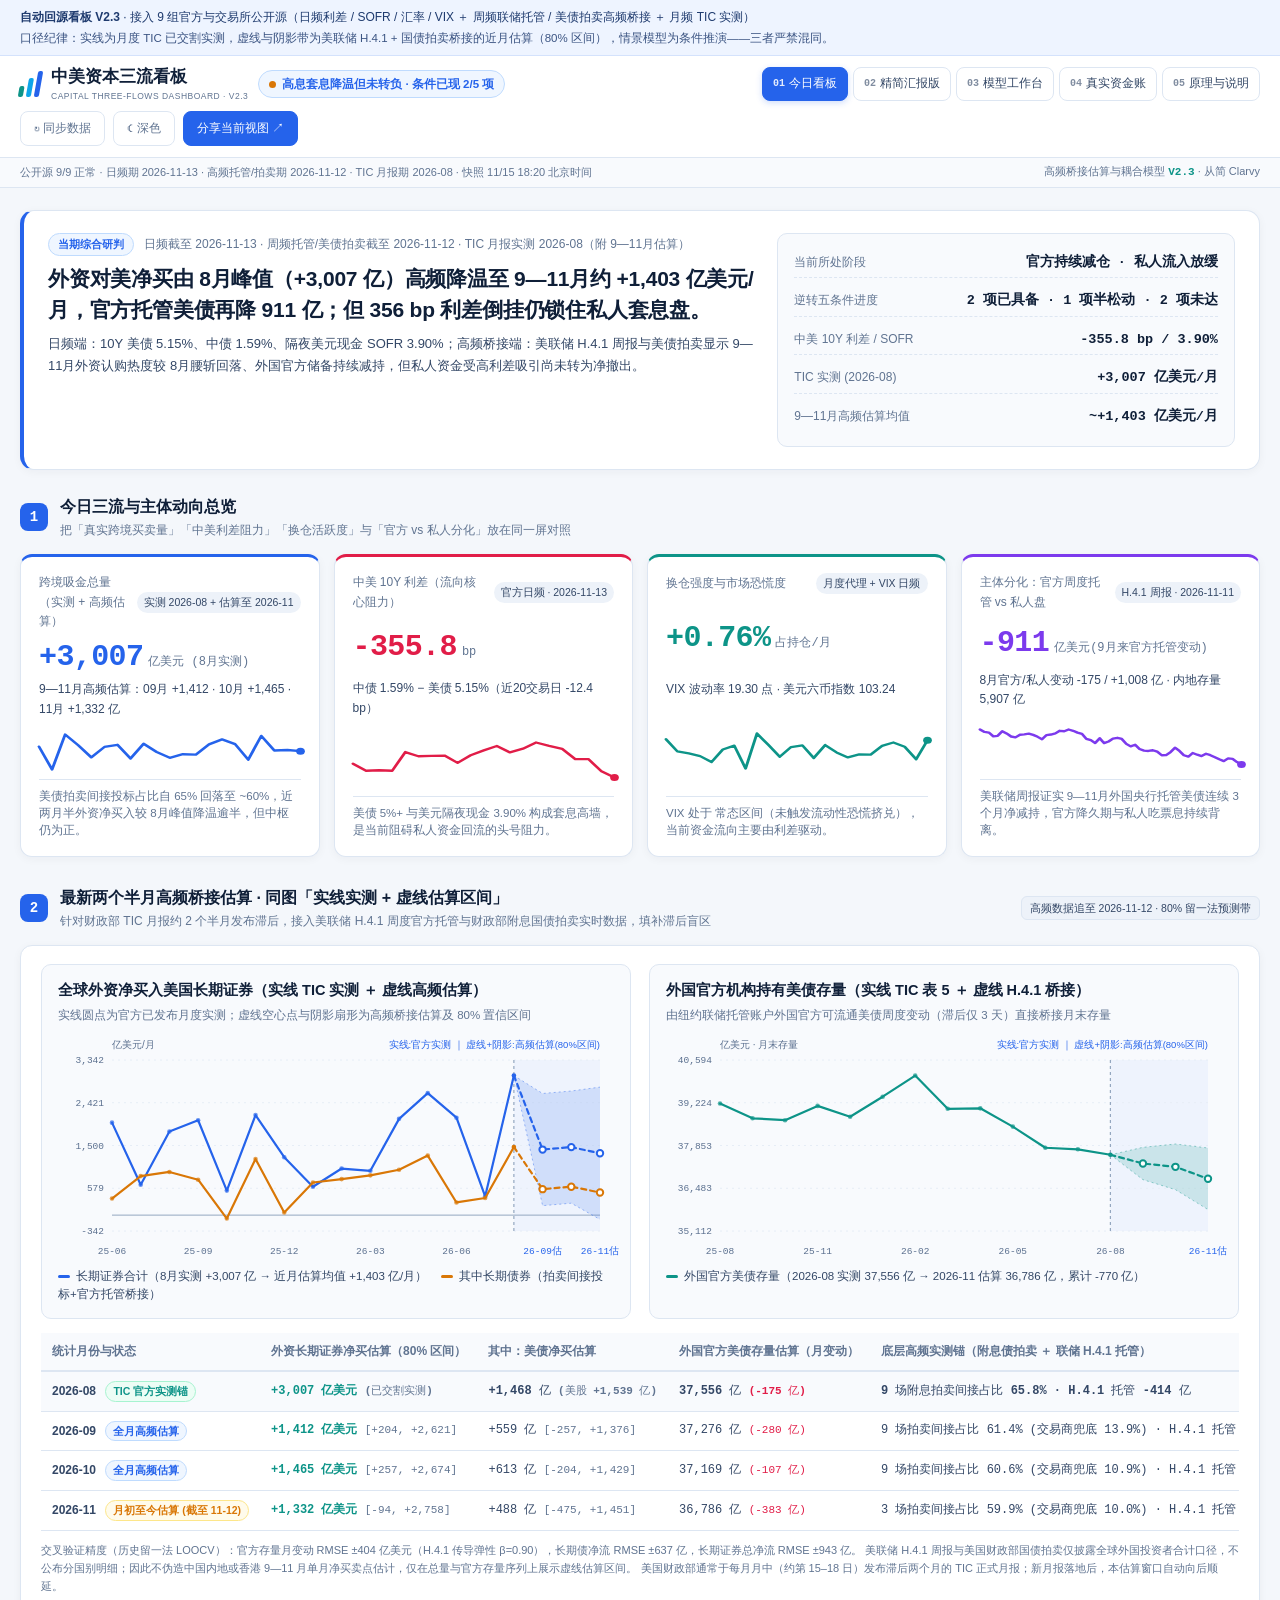
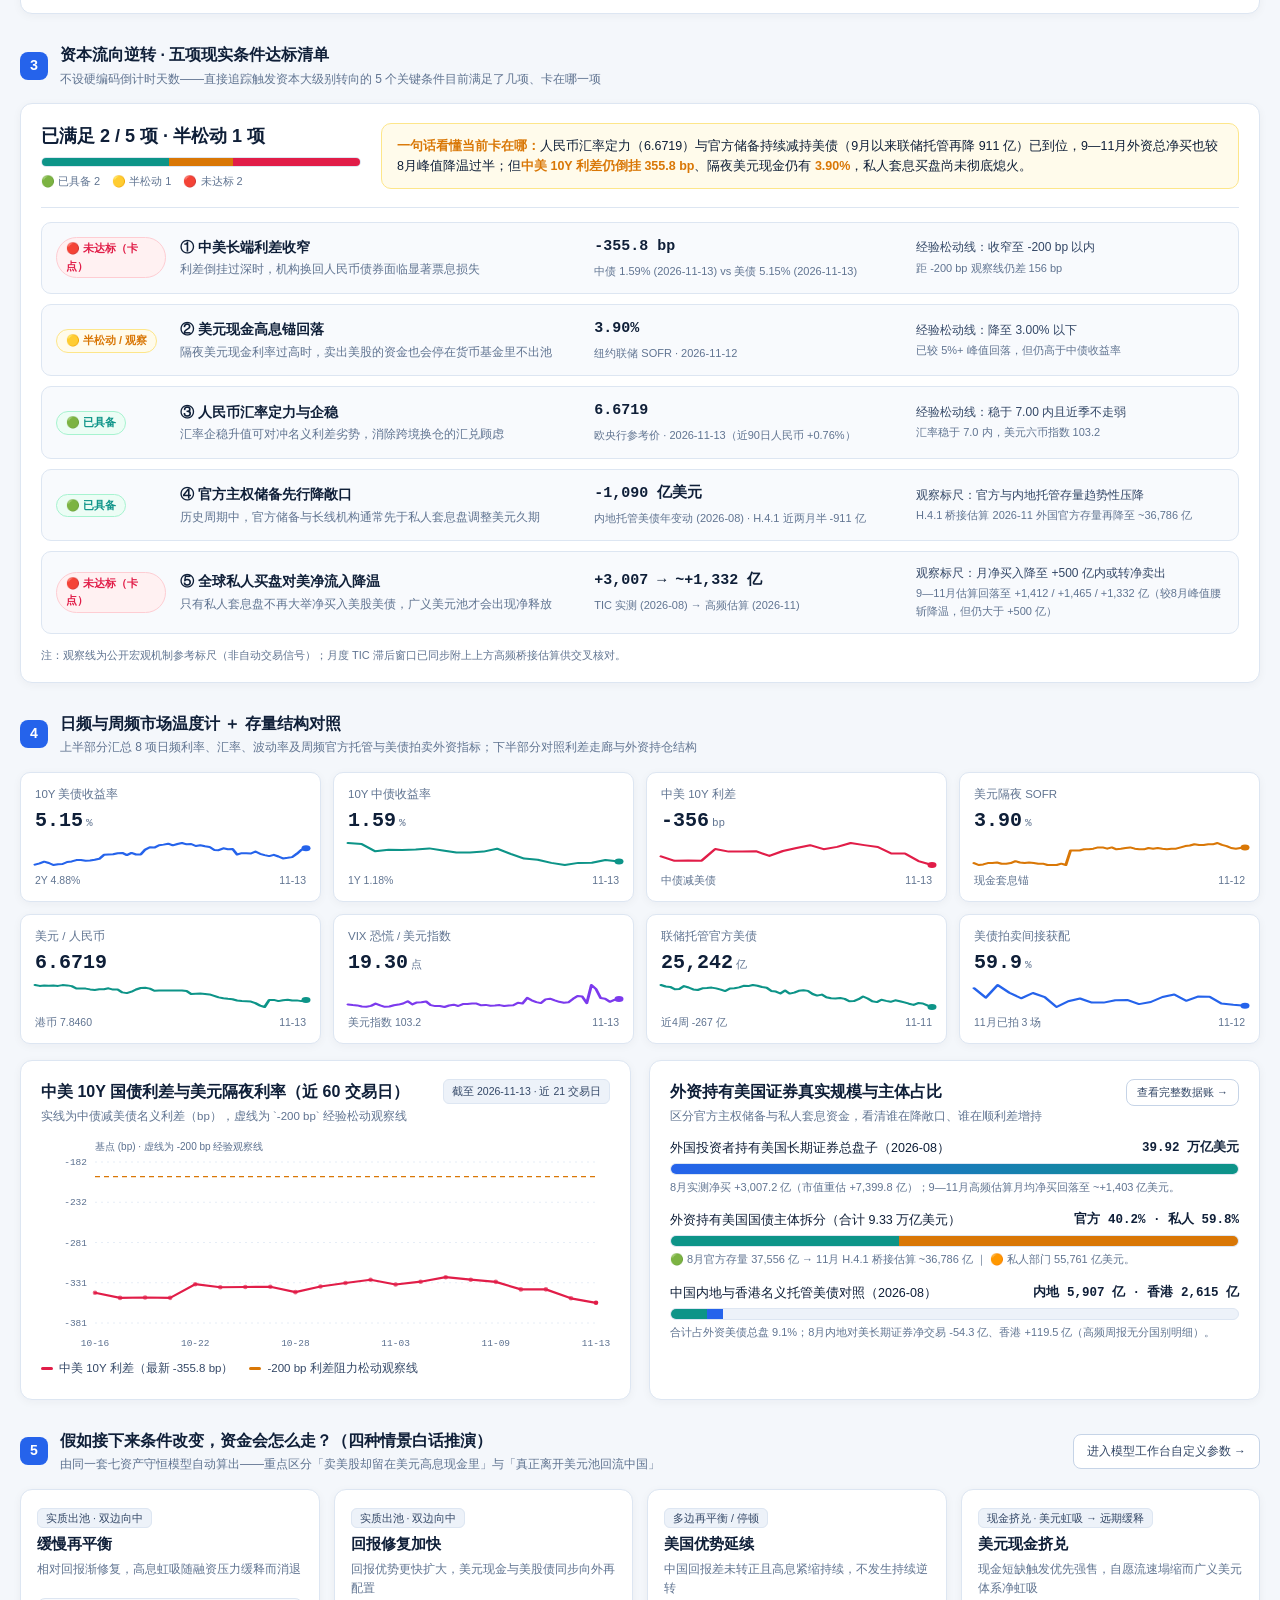
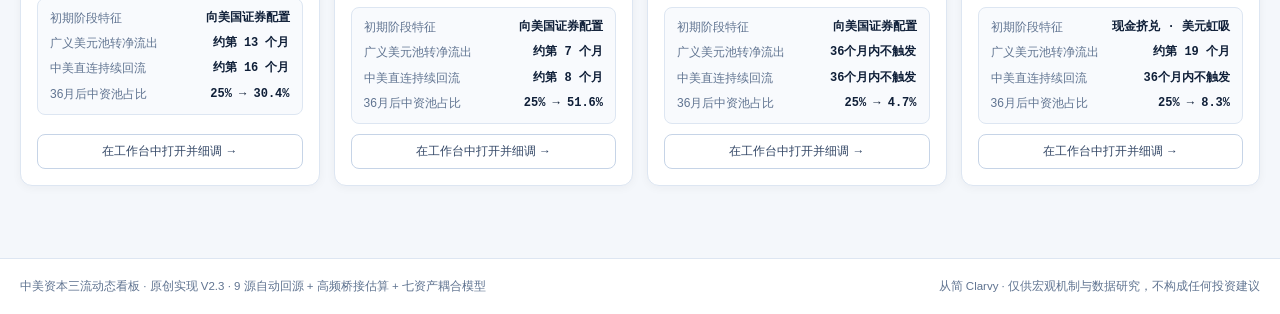
==== commit bc1b0704: "Upgrade capital three-flows dashboard to v2.3 with Fed H.4.1 & Treasury auction nowcast" ====
--- a/public/index.html
+++ b/public/index.html
@@ -4,8 +4,8 @@
   <meta charset="utf-8">
   <meta name="viewport" content="width=device-width,initial-scale=1">
   <meta name="theme-color" content="#f4f7fb">
-  <meta name="description" content="中美资本三流动态看板 V2.2：今日总览看板、日频利差与市场信号、五项逆转条件进度表、精简汇报视图、七资产双向耦合工作台与真实资金对账。">
-  <title>中美资本三流动态看板 · V2.2 直观看板版</title>
+  <meta name="description" content="中美资本三流动态看板 V2.3：接入 9 组官方公开源，新增美联储 H.4.1 周度托管与美债拍卖高频桥接估算（同图实线实测 + 虚线 80% 预测区间）、五项逆转条件清单与七资产双向耦合工作台。">
+  <title>中美资本三流动态看板 · V2.3 高频桥接估算版</title>
   <link rel="icon" href="assets/favicon.svg">
   <link rel="stylesheet" href="workbench.css">
   <script type="module" src="workbench.mjs"></script>
@@ -15,8 +15,8 @@
 
   <div class="top-notice">
     <div class="notice-inner">
-      <span><b>自动回源看板 V2.2</b> · 接入 7 组官方与交易所公开源（日频国债利差 / SOFR / 汇率 / VIX ＋ 月频 TIC 跨境净买卖与持仓）· 每 6 小时自动核查发布</span>
-      <span class="notice-sub">口径纪律：日频价格看「诱因与阻力」，月度统计看「真实跨境买卖」，情景模型看「条件推演」——三者分层标明，不按秒跳数冒充盘中成交。</span>
+      <span><b>自动回源看板 V2.3</b> · 接入 9 组官方与交易所公开源（日频利差 / SOFR / 汇率 / VIX ＋ 周频联储托管 / 美债拍卖高频桥接 ＋ 月频 TIC 实测）</span>
+      <span class="notice-sub">口径纪律：实线为月度 TIC 已交割实测，虚线与阴影带为美联储 H.4.1 + 国债拍卖桥接的近月估算（80% 区间），情景模型为条件推演——三者严禁混同。</span>
     </div>
   </div>
 
@@ -25,9 +25,9 @@
       <div class="brand-group">
         <a class="brand" href="#overview">
           <span class="brand-mark"><i></i><i></i><i></i></span>
-          <span>中美资本三流看板<small>CAPITAL THREE-FLOWS DASHBOARD · V2.2</small></span>
+          <span>中美资本三流看板<small>CAPITAL THREE-FLOWS DASHBOARD · V2.3</small></span>
         </a>
-        <span class="regime-pill" id="regime-pill"><i class="dot" id="data-dot"></i><b id="regime-text">正在读取实测快照…</b></span>
+        <span class="regime-pill" id="regime-pill"><i class="dot" id="data-dot"></i><b id="regime-text">正在读取实测与高频估算快照…</b></span>
       </div>
 
       <nav class="top-nav" aria-label="主导航">
@@ -46,8 +46,8 @@
     </div>
     <div class="status-ribbon">
       <div class="ribbon-inner">
-        <span id="sync-status">正在读取 7 组公开数据源快照…</span>
-        <span class="edition">直观简报与耦合模型 <b>V2.2</b> · 从简 Clarvy</span>
+        <span id="sync-status">正在读取 9 组公开数据源快照…</span>
+        <span class="edition">高频桥接估算与耦合模型 <b>V2.3</b> · 从简 Clarvy</span>
       </div>
     </div>
   </header>
@@ -75,9 +75,59 @@
         <div class="hero-cards" id="overview-cards"></div>
       </div>
 
+      <div class="section-block" id="nowcast-section">
+        <div class="sec-title">
+          <span class="sec-num">2</span>
+          <div>
+            <h2>最新两个半月高频桥接估算 · 同图「实线实测 + 虚线估算区间」</h2>
+            <p>针对财政部 TIC 月报约 2 个半月发布滞后，接入美联储 H.4.1 周度官方托管与财政部附息国债拍卖实时数据，填补滞后盲区</p>
+          </div>
+          <span class="badge" id="nowcast-badge">80% 留一法预测区间</span>
+        </div>
+        <article class="panel nowcast-panel">
+          <div class="nowcast-grid">
+            <div class="nowcast-chart-box">
+              <div class="panel-head">
+                <div>
+                  <h2>全球外资净买入美国长期证券（实线 TIC 实测 ＋ 虚线高频估算）</h2>
+                  <p>实线圆点为官方已发布月度实测；虚线空心点与阴影扇形为高频桥接估算及 80% 置信区间</p>
+                </div>
+              </div>
+              <div id="nowcast-flow-chart" class="chart compact"></div>
+              <div class="chart-caption" id="nowcast-flow-caption"></div>
+            </div>
+            <div class="nowcast-chart-box">
+              <div class="panel-head">
+                <div>
+                  <h2>外国官方机构持有美债存量（实线 TIC 表 5 ＋ 虚线 H.4.1 桥接）</h2>
+                  <p>由纽约联储托管账户外国官方可流通美债周度变动（滞后仅 3 天）直接桥接月末存量</p>
+                </div>
+              </div>
+              <div id="nowcast-hold-chart" class="chart compact"></div>
+              <div class="chart-caption" id="nowcast-hold-caption"></div>
+            </div>
+          </div>
+          <div class="table-scroll" style="margin-top:14px">
+            <table class="nowcast-table">
+              <thead>
+                <tr>
+                  <th>统计月份与状态</th>
+                  <th>外资长期证券净买估算（80% 区间）</th>
+                  <th>其中：美债净买估算</th>
+                  <th>外国官方美债存量估算（月变动）</th>
+                  <th>底层高频实测锚（附息债拍卖 ＋ 联储 H.4.1 托管）</th>
+                </tr>
+              </thead>
+              <tbody id="nowcast-table-body"></tbody>
+            </table>
+          </div>
+          <p class="micro" id="nowcast-footnote" style="margin-top:10px"></p>
+        </article>
+      </div>
+
       <div class="section-block">
         <div class="sec-title">
-          <span class="sec-num">2</span>
+          <span class="sec-num">3</span>
           <div>
             <h2>资本流向逆转 · 五项现实条件达标清单</h2>
             <p>不设硬编码倒计时天数——直接追踪触发资本大级别转向的 5 个关键条件目前满足了几项、卡在哪一项</p>
@@ -86,16 +136,16 @@
         <article class="panel checklist-panel">
           <div class="checklist-summary" id="checklist-summary"></div>
           <div class="checklist-rows" id="checklist-rows"></div>
-          <p class="micro" style="margin-top:12px">注：观察线为公开宏观机制参考标尺（非自动交易信号）；每项均标注原始数据统计期与口径，月度 TIC 数据存在约 6–8 周官方发布滞后。</p>
+          <p class="micro" style="margin-top:12px">注：观察线为公开宏观机制参考标尺（非自动交易信号）；月度 TIC 滞后窗口已同步附上上方高频桥接估算供交叉核对。</p>
         </article>
       </div>
 
       <div class="section-block">
         <div class="sec-title">
-          <span class="sec-num">3</span>
-          <div>
-            <h2>日频市场温度计与存量结构对照</h2>
-            <p>上半部分看近 60 个交易日利率、汇率与波动率变化；下半部分看中美利差走廊与外资美债真实持仓结构</p>
+          <span class="sec-num">4</span>
+          <div>
+            <h2>日频与周频市场温度计 ＋ 存量结构对照</h2>
+            <p>上半部分汇总 8 项日频利率、汇率、波动率及周频官方托管与美债拍卖外资指标；下半部分对照利差走廊与外资持仓结构</p>
           </div>
         </div>
         <div class="market-grid" id="market-cards"></div>
@@ -126,7 +176,7 @@
 
       <div class="section-block">
         <div class="sec-title">
-          <span class="sec-num">4</span>
+          <span class="sec-num">5</span>
           <div>
             <h2>假如接下来条件改变，资金会怎么走？（四种情景白话推演）</h2>
             <p>由同一套七资产守恒模型自动算出——重点区分「卖美股却留在美元高息现金里」与「真正离开美元池回流中国」</p>
@@ -314,6 +364,7 @@
           <option value="cn">中国内地居民（托管/直接报告口径）</option>
           <option value="hk">中国香港居民（离岸金融枢纽口径）</option>
         </select>
+        <button id="toggle-nowcast" class="nowcast-toggle active" type="button" aria-pressed="true">✓ 同图叠加近月高频估算区间</button>
         <span class="badge" id="history-count"></span>
       </div>
 
@@ -322,13 +373,13 @@
       <article class="panel">
         <div class="panel-head">
           <div>
-            <h2>外国居民对美国长期证券的月度净买卖（TIC 表 1）</h2>
-            <p>月频实测 · 亿美元/月 · 零轴以上为净买入美国股票/债券，零轴以下为净卖出</p>
+            <h2>外国居民对美国长期证券的月度净买卖（TIC 表 1 实测 ＋ 高频桥接估算）</h2>
+            <p id="observed-chart-sub">月频实测（实线）＋ 高频桥接估算（虚线与 80% 区间）· 亿美元/月 · 零轴以上为净买入</p>
           </div>
         </div>
         <div id="observed-chart" class="chart"></div>
-        <div class="legend">
-          <span style="--c:#0d9488">长期证券净买卖合计</span>
+        <div class="legend" id="observed-legend">
+          <span style="--c:#0d9488">长期证券净买卖合计（虚线为估算+80%区间）</span>
           <span style="--c:#2563eb">其中：美国股票</span>
           <span style="--c:#d97706">其中：美国长期债券</span>
         </div>
@@ -423,7 +474,7 @@
       </article>
 
       <div class="section-block" style="margin-top:20px">
-        <h2 style="margin-bottom:12px">7 组自动采集数据源状态与原始校验码</h2>
+        <h2 style="margin-bottom:12px">9 组自动采集数据源状态与原始校验码</h2>
         <div id="source-log" class="source-grid"></div>
       </div>
     </section>
@@ -433,11 +484,28 @@
       <div class="page-heading">
         <div>
           <span class="eyebrow">ARCHITECTURE &amp; METHODOLOGY · 原理与迭代说明</span>
-          <h1>看板设计逻辑与七资产双向耦合方程</h1>
-          <p>既吸收直观简报看板的“结论前置 + 日频温度计 + 达标进度清单”，又严守“真金白银对账 + 七资产守恒 + 部分识别边界”。</p>
+          <h1>看板设计逻辑、高频桥接估算与七资产双向耦合方程</h1>
+          <p>既吸收直观简报看板的“结论前置 + 日频温度计 + 达标进度清单”，又新增“美联储周度托管 + 国债拍卖高频桥接估算”，严守实测、估算与推演三层分界。</p>
         </div>
         <a class="button" href="downloads/model-v2.md" download>↓ 下载完整模型文档</a>
       </div>
+
+      <article class="panel prose">
+        <span class="badge">V2.3 高频桥接即时估算升级 · 2026-11-15</span>
+        <h2>如何用官方周度与拍卖数据填补 TIC 月报 2 个半月滞后盲区？</h2>
+        <p>美国财政部 TIC 月报具有约 65–75 天发布滞后。为在不编造数据的前提下看清近两个半月真实动向，V2.3 接入两组零密钥官方高频源并建立留一法交叉验证（LOOCV）桥接器：</p>
+        <div class="compare-grid">
+          <div>
+            <b>支柱一：美联储 H.4.1 周报 → 外国官方美债存量桥接</b>
+            <p>提取纽约联储托管账户外国官方可流通美债（RESH4FG_N.WW，滞后仅约 3 天）月末差值 ΔH41_UST，带经济范围约束拟合 ΔOfficial_TIC = α + β·ΔH41_UST，逐月递推官方美债存量及多步 80% 预测带。</p>
+          </div>
+          <div>
+            <b>支柱二：财政部附息国债拍卖 → 跨境长期证券净买桥接</b>
+            <p>合并 FiscalData 与 TreasuryDirect 最新已截标 Note/Bond 拍卖，以海外间接投标占比（Indirect %）、交易商被动兜底占比（−Primary Dealer %）及全月等效获配额构建非负单调岭回归，叠加 H.4.1 官方托管冲量与美股收缩均值合成总量估算区间。</p>
+          </div>
+        </div>
+        <p style="margin-top:10px"><b>分国别诚实边界：</b>由于美联储 H.4.1 与美债拍卖均只披露全球外国投资者合计、不披露分国别明细，系统绝不伪造中国内地或香港近月单月净买卖点估计，并在新一期 TIC 月报落地时自动顺延估算窗口。</p>
+      </article>
 
       <article class="panel prose">
         <span class="badge">V2.2 直观简报升级 · 2026-11-15</span>
@@ -510,7 +578,7 @@
 
   <footer class="site-footer">
     <div class="footer-inner">
-      <span>中美资本三流动态看板 · 原创实现 V2.2 · 数据自动回源 + 七资产耦合模型</span>
+      <span>中美资本三流动态看板 · 原创实现 V2.3 · 9 源自动回源 + 高频桥接估算 + 七资产耦合模型</span>
       <span>从简 Clarvy · 仅供宏观机制与数据研究，不构成任何投资建议</span>
     </div>
   </footer>
--- a/public/workbench.css
+++ b/public/workbench.css
@@ -415,11 +415,49 @@
 .check-target { font-size: 12px; color: var(--text-2); }
 .check-target small { display: block; color: var(--muted); font-size: 11px; margin-top: 2px; }
 
-/* Market Thermometer Mini Cards */
+/* Market Thermometer Mini Cards & Nowcast Panel */
 .market-grid {
   display: grid;
-  grid-template-columns: repeat(6, 1fr);
+  grid-template-columns: repeat(4, 1fr);
   gap: 12px;
+}
+.nowcast-panel { padding: 18px 20px; }
+.nowcast-grid {
+  display: grid;
+  grid-template-columns: 1fr 1fr;
+  gap: 18px;
+}
+.nowcast-chart-box {
+  background: var(--panel-alt);
+  border: 1px solid var(--line);
+  border-radius: 10px;
+  padding: 14px 16px;
+  min-width: 0;
+}
+.nowcast-chart-box h2 { font-size: 14.5px; }
+.nowcast-table th, .nowcast-table td { padding: 9px 11px; }
+.nowcast-table tr.is-anchor td { background: var(--panel-alt); font-weight: 550; }
+.nowcast-pill {
+  display: inline-block;
+  padding: 1px 7px;
+  border-radius: 999px;
+  font-size: 10.5px;
+  font-weight: 600;
+  margin-left: 6px;
+  font-family: sans-serif;
+}
+.nowcast-pill.real { background: var(--cyan-bg); color: var(--cyan); border: 1px solid var(--cyan-border); }
+.nowcast-pill.est { background: var(--blue-bg); color: var(--blue); border: 1px solid var(--blue-border); }
+.nowcast-pill.mtd { background: var(--amber-bg); color: var(--amber); border: 1px solid var(--amber-border); }
+.nowcast-toggle.active {
+  background: var(--blue-bg);
+  border-color: var(--blue);
+  color: var(--blue);
+  font-weight: 600;
+}
+.nowcast-toggle.disabled-note {
+  opacity: .72;
+  cursor: default;
 }
 .mini-card {
   background: var(--panel);
@@ -743,14 +781,13 @@
 
 /* Responsive Breakpoints */
 @media (max-width: 1180px) {
-  .hero-cards, .scenario-cards { grid-template-columns: repeat(2, 1fr); }
-  .market-grid { grid-template-columns: repeat(3, 1fr); }
+  .hero-cards, .scenario-cards, .market-grid { grid-template-columns: repeat(2, 1fr); }
   .work-grid { grid-template-columns: minmax(0, 1fr) 270px; }
   .source-grid { grid-template-columns: repeat(2, 1fr); }
 }
 
 @media (max-width: 900px) {
-  .hero-banner, .checklist-summary, .brief-grid, .sub-grid, .drivers-grid, .id-grid, .work-grid {
+  .hero-banner, .checklist-summary, .brief-grid, .sub-grid, .nowcast-grid, .drivers-grid, .id-grid, .work-grid {
     grid-template-columns: 1fr;
   }
   .parameter-panel { position: static; }
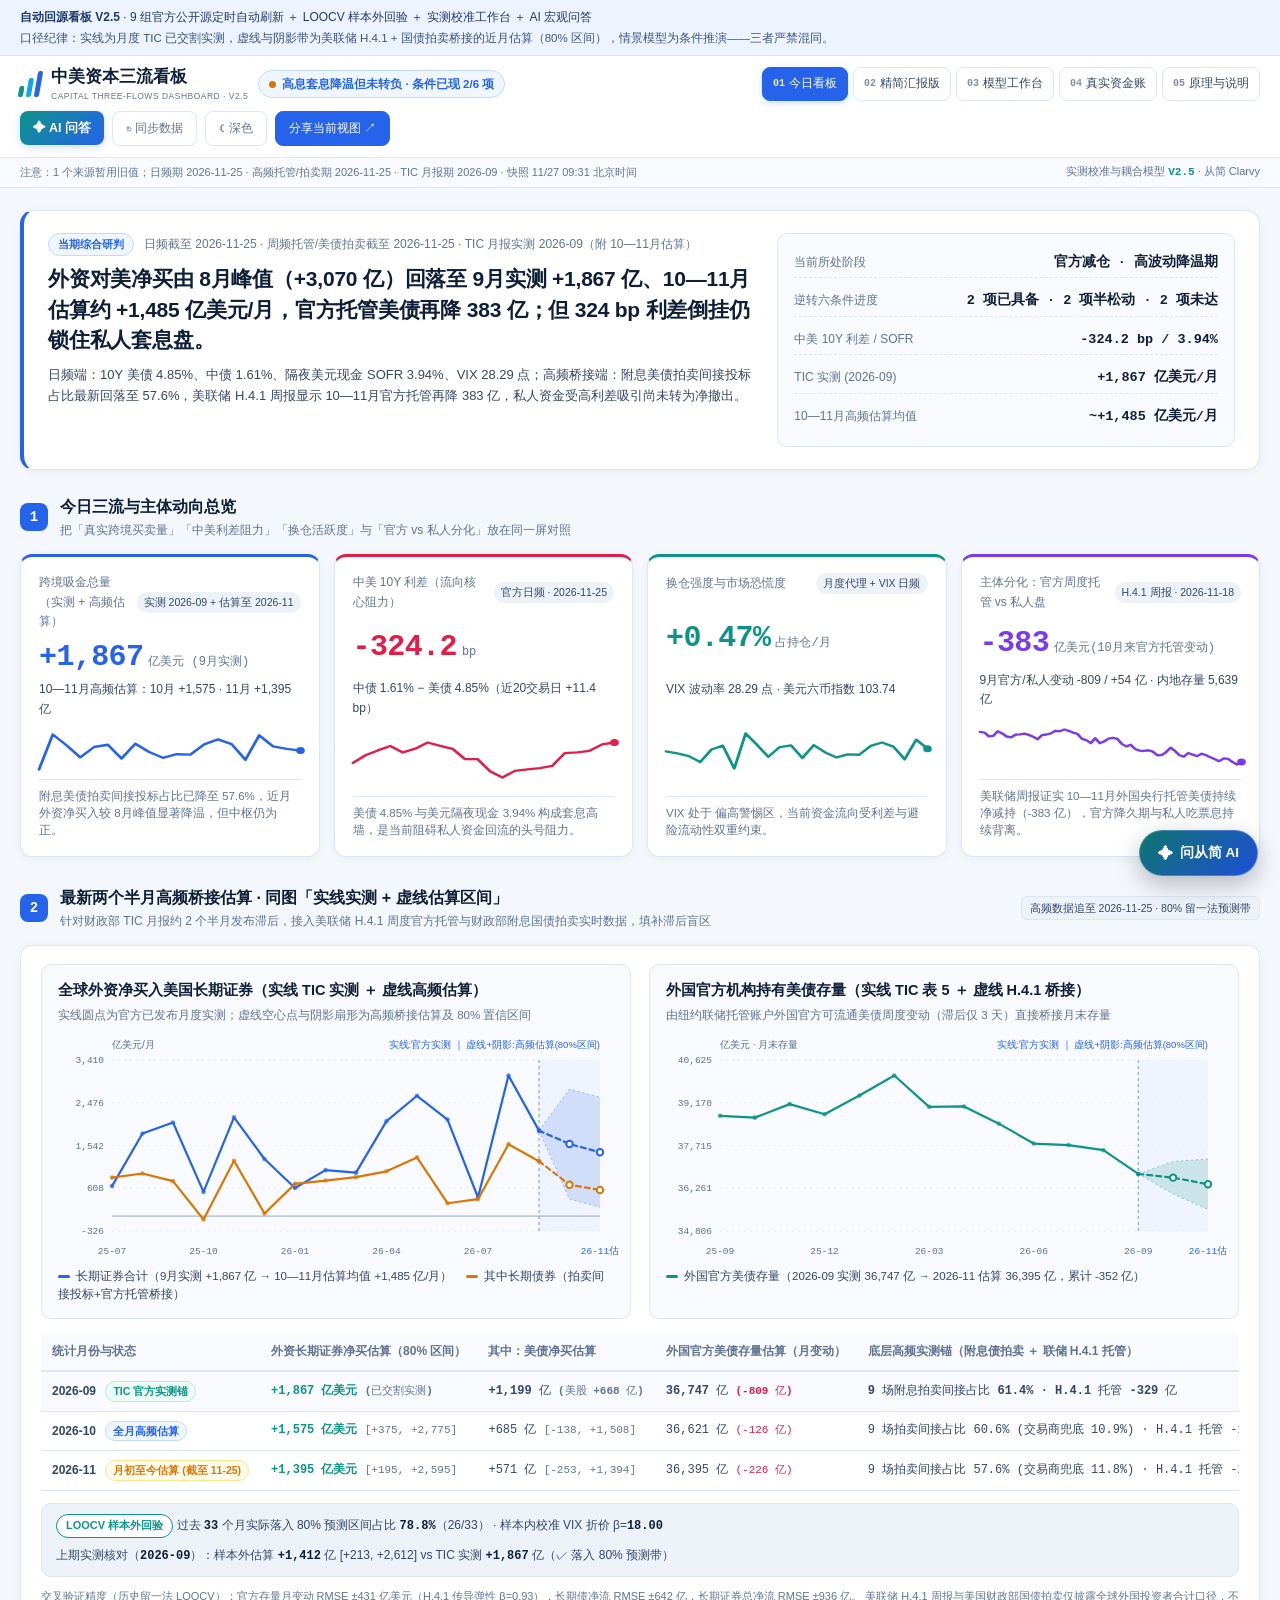
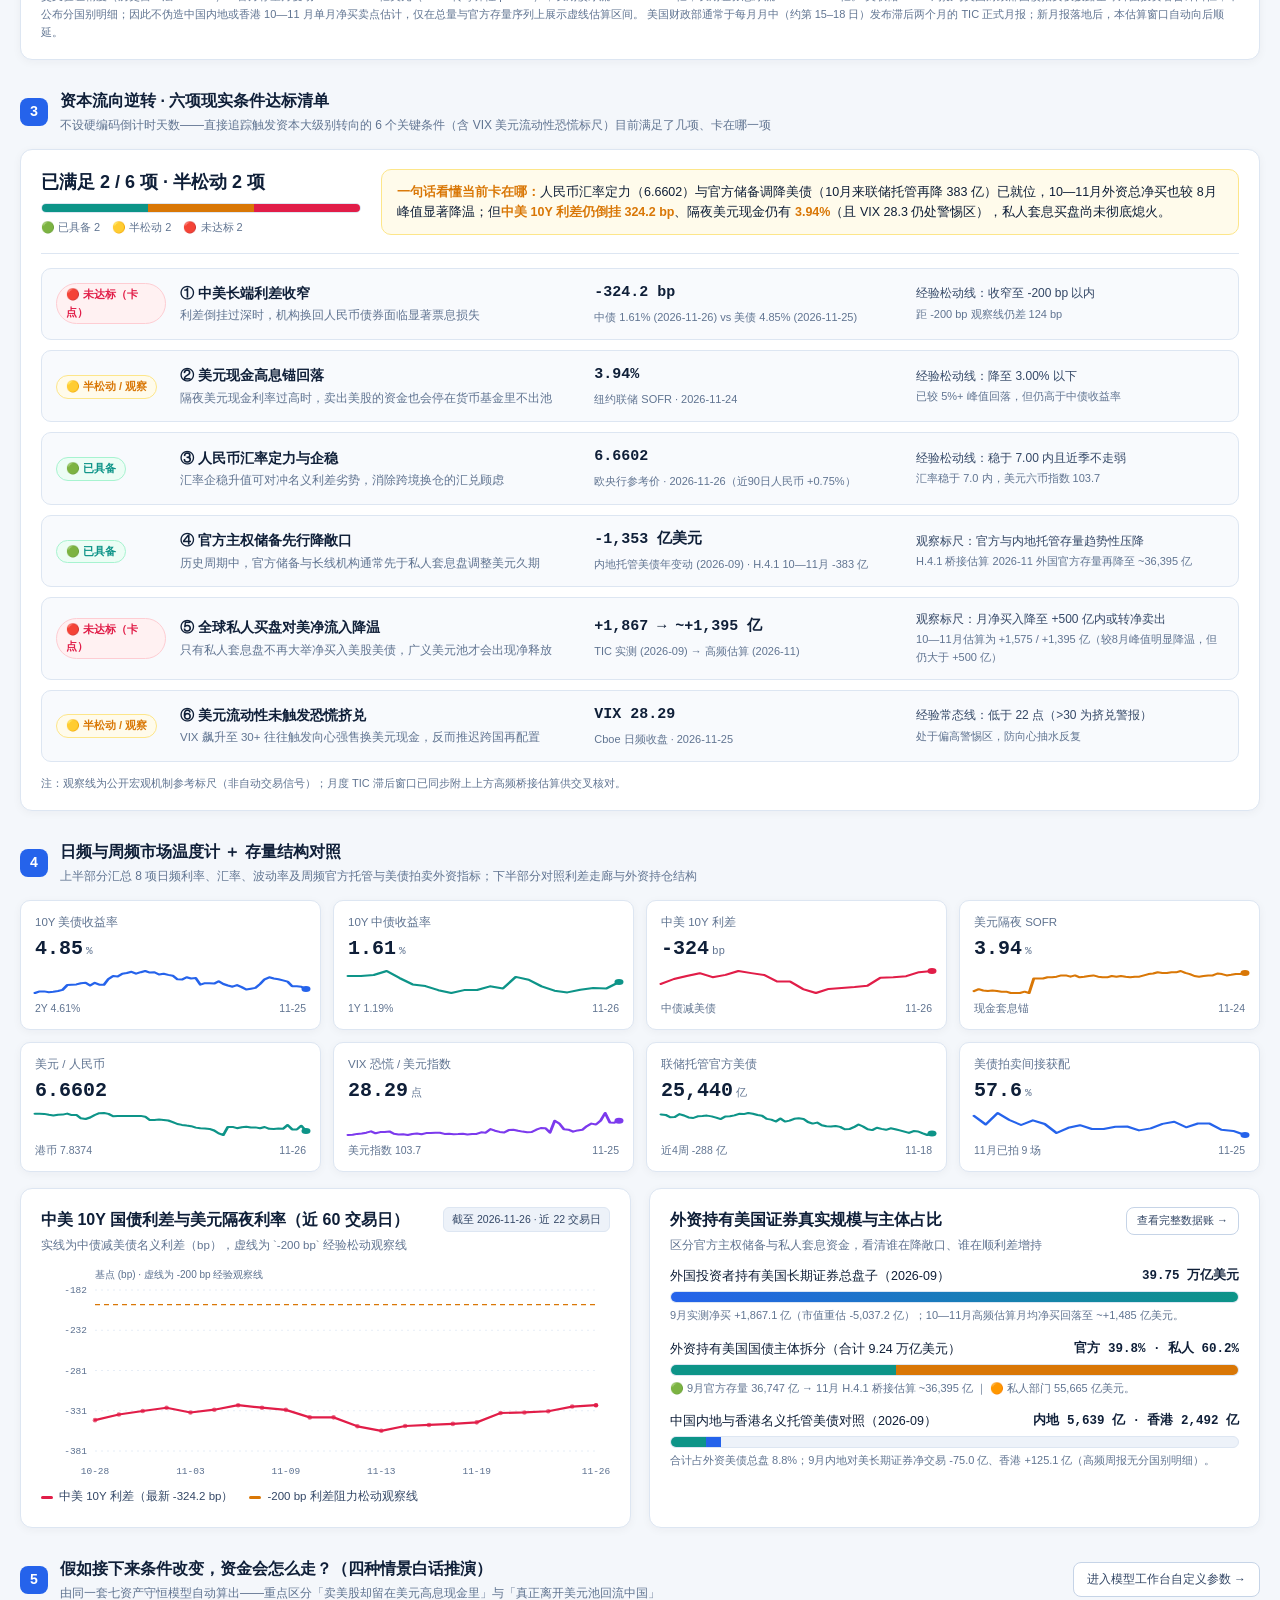
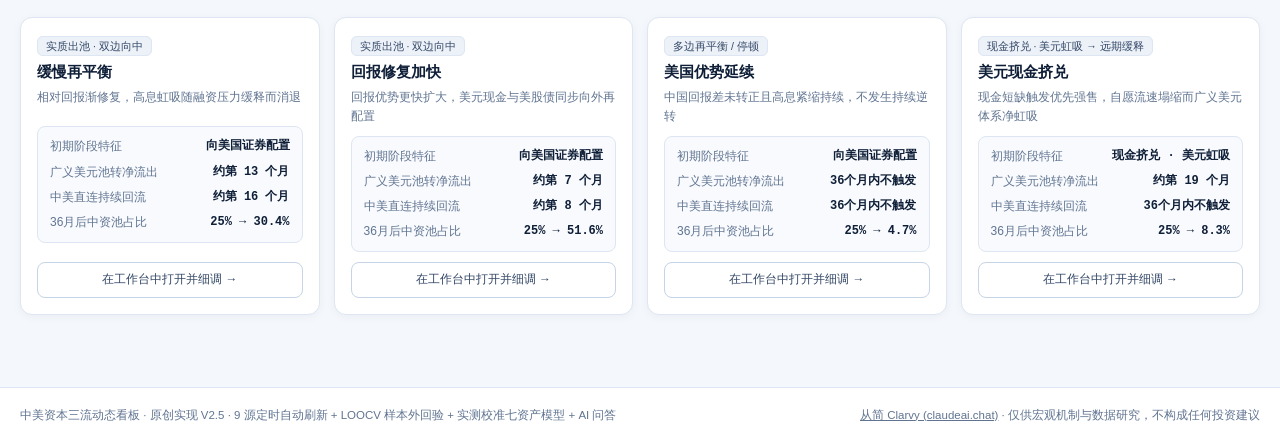
==== commit 61fa1a51: "Upgrade capital three-flows to v2.5 and fix Pages deploy order" ====
--- a/public/index.html
+++ b/public/index.html
@@ -4,8 +4,8 @@
   <meta charset="utf-8">
   <meta name="viewport" content="width=device-width,initial-scale=1">
   <meta name="theme-color" content="#f4f7fb">
-  <meta name="description" content="中美资本三流动态看板 V2.3：接入 9 组官方公开源，新增美联储 H.4.1 周度托管与美债拍卖高频桥接估算（同图实线实测 + 虚线 80% 预测区间）、五项逆转条件清单与七资产双向耦合工作台。">
-  <title>中美资本三流动态看板 · V2.3 高频桥接估算版</title>
+  <meta name="description" content="中美资本三流动态看板 V2.5：9 组官方公开源、美联储 H.4.1 + 美债拍卖高频桥接估算（含 LOOCV 样本外覆盖率回验）、六项逆转条件清单、流动性分层强售七资产模型与从简 Clarvy AI 宏观问答。">
+  <title>中美资本三流动态看板 · V2.5 实测校准与样本外回验版</title>
   <link rel="icon" href="assets/favicon.svg">
   <link rel="stylesheet" href="workbench.css">
   <script type="module" src="workbench.mjs"></script>
@@ -14,18 +14,18 @@
   <a class="skip" href="#main">跳到主要内容</a>
 
   <div class="top-notice">
-    <div class="notice-inner">
-      <span><b>自动回源看板 V2.3</b> · 接入 9 组官方与交易所公开源（日频利差 / SOFR / 汇率 / VIX ＋ 周频联储托管 / 美债拍卖高频桥接 ＋ 月频 TIC 实测）</span>
-      <span class="notice-sub">口径纪律：实线为月度 TIC 已交割实测，虚线与阴影带为美联储 H.4.1 + 国债拍卖桥接的近月估算（80% 区间），情景模型为条件推演——三者严禁混同。</span>
+      <div class="notice-inner">
+        <span><b>自动回源看板 V2.5</b> · 9 组官方公开源定时自动刷新 ＋ LOOCV 样本外回验 ＋ 实测校准工作台 ＋ AI 宏观问答</span>
+        <span class="notice-sub">口径纪律：实线为月度 TIC 已交割实测，虚线与阴影带为美联储 H.4.1 + 国债拍卖桥接的近月估算（80% 区间），情景模型为条件推演——三者严禁混同。</span>
+      </div>
     </div>
-  </div>
 
   <header class="site-header">
     <div class="header-inner">
       <div class="brand-group">
         <a class="brand" href="#overview">
           <span class="brand-mark"><i></i><i></i><i></i></span>
-          <span>中美资本三流看板<small>CAPITAL THREE-FLOWS DASHBOARD · V2.3</small></span>
+          <span>中美资本三流看板<small>CAPITAL THREE-FLOWS DASHBOARD · V2.5</small></span>
         </a>
         <span class="regime-pill" id="regime-pill"><i class="dot" id="data-dot"></i><b id="regime-text">正在读取实测与高频估算快照…</b></span>
       </div>
@@ -39,6 +39,7 @@
       </nav>
 
       <div class="header-actions">
+        <button class="ai-trigger-btn" id="open-ai-btn" title="打开从简 Clarvy AI 宏观问答抽屉（首次引导注册，支持站内直连或免Key跳转）">✦ AI 问答</button>
         <button class="quiet-btn" id="refresh" title="重新读取最新发布的公开数据快照">↻ 同步数据</button>
         <button class="quiet-btn" id="theme-toggle" title="切换浅色简报风与深色终端风">☾ 深色</button>
         <button class="primary-btn" id="share">分享当前视图 ↗</button>
@@ -47,7 +48,7 @@
     <div class="status-ribbon">
       <div class="ribbon-inner">
         <span id="sync-status">正在读取 9 组公开数据源快照…</span>
-        <span class="edition">高频桥接估算与耦合模型 <b>V2.3</b> · 从简 Clarvy</span>
+        <span class="edition">实测校准与耦合模型 <b>V2.5</b> · 从简 Clarvy</span>
       </div>
     </div>
   </header>
@@ -121,6 +122,7 @@
               <tbody id="nowcast-table-body"></tbody>
             </table>
           </div>
+          <div class="backtest-strip" id="nowcast-backtest"></div>
           <p class="micro" id="nowcast-footnote" style="margin-top:10px"></p>
         </article>
       </div>
@@ -129,8 +131,8 @@
         <div class="sec-title">
           <span class="sec-num">3</span>
           <div>
-            <h2>资本流向逆转 · 五项现实条件达标清单</h2>
-            <p>不设硬编码倒计时天数——直接追踪触发资本大级别转向的 5 个关键条件目前满足了几项、卡在哪一项</p>
+            <h2>资本流向逆转 · 六项现实条件达标清单</h2>
+            <p>不设硬编码倒计时天数——直接追踪触发资本大级别转向的 6 个关键条件（含 VIX 美元流动性恐慌标尺）目前满足了几项、卡在哪一项</p>
           </div>
         </div>
         <article class="panel checklist-panel">
@@ -221,12 +223,16 @@
 
       <div class="scenario-bar">
         <div class="scenarios" id="presets"></div>
-        <button class="quiet" id="reset">恢复本情景默认</button>
+        <div class="scenario-tools">
+          <button class="calibrate-btn" id="calibrate-live" title="将今日实测的中美10Y利差、SOFR、VIX与汇率折算一键映射为工作台初始条件（不拟合远端回报假设）">⚡ 用今日实测校准起点</button>
+          <button class="quiet" id="reset">恢复本情景默认</button>
+        </div>
       </div>
       <div class="scenario-caption">
         <span id="scenario-brief"></span>
-        <span>基准资金池 = 100 指数点（折算参考见右侧） · 二阶守恒积分</span>
-      </div>
+        <span>基准资金池 = 100 指数点（折算参考见右侧） · 流动性分层强售 ＋ 二阶守恒积分</span>
+      </div>
+      <div class="calibration-note" id="calibration-note" hidden></div>
 
       <div class="metrics" id="metrics"></div>
 
@@ -578,10 +584,135 @@
 
   <footer class="site-footer">
     <div class="footer-inner">
-      <span>中美资本三流动态看板 · 原创实现 V2.3 · 9 源自动回源 + 高频桥接估算 + 七资产耦合模型</span>
-      <span>从简 Clarvy · 仅供宏观机制与数据研究，不构成任何投资建议</span>
+      <span>中美资本三流动态看板 · 原创实现 V2.5 · 9 源定时自动刷新 + LOOCV 样本外回验 + 实测校准七资产模型 + AI 问答</span>
+      <span><a href="https://claudeai.chat" target="_blank" rel="noopener noreferrer" style="color:inherit;text-decoration:underline">从简 Clarvy (claudeai.chat)</a> · 仅供宏观机制与数据研究，不构成任何投资建议</span>
     </div>
   </footer>
+
+  <!-- ==================== 从简 Clarvy · 双模站内 AI 宏观问答抽屉 ==================== -->
+  <button class="ai-fab" id="ai-fab" type="button" aria-controls="ai-drawer" aria-expanded="false">
+    <span class="ai-fab-spark">✦</span>
+    <span>问从简 AI</span>
+  </button>
+
+  <div class="ai-backdrop" id="ai-backdrop" hidden></div>
+
+  <aside class="ai-drawer" id="ai-drawer" role="dialog" aria-modal="true" aria-labelledby="ai-drawer-title" hidden>
+    <div class="ai-drawer-head">
+      <div>
+        <div class="ai-head-title">
+          <span class="ai-badge-dot">✦</span>
+          <h2 id="ai-drawer-title">从简 Clarvy · 资本三流 AI 问答</h2>
+        </div>
+        <p class="ai-head-sub">自动挂载当期 9 路官方实测、高频估算与模型状态 · <a href="https://claudeai.chat" target="_blank" rel="noopener noreferrer">打开从简主站 ↗</a> · <button type="button" class="link-btn" id="ai-show-onboard">注册引导</button></p>
+      </div>
+      <button type="button" class="quiet-btn ai-close-btn" id="ai-close-btn" aria-label="关闭问答抽屉">✕</button>
+    </div>
+
+    <div class="ai-drawer-body" id="ai-drawer-body">
+      <!-- 首次使用：引导前往从简 Clarvy 注册账号 -->
+      <section class="ai-onboard-card" id="ai-onboard-card">
+        <div class="ai-onboard-top">
+          <span class="tag tag-live">首次使用引导 · 免费领每月 300 积分</span>
+          <span class="ai-onboard-domain">claudeai.chat</span>
+        </div>
+        <h3>第一步：前往「从简 Clarvy」免费注册账号</h3>
+        <p>本看板由 <b>从简 · Clarvy（claudeai.chat）</b>全能 Agent 工作台驱动。新用户邮箱注册即可免费开启（免绑卡，立赠<b>每月 300 免费积分</b>，支持 24 款主流大模型）。注册后您可任选下方两种方式在看板内提问：</p>
+        <ul class="ai-onboard-list">
+          <li><b>方式 A · 站内直连流式问答</b>：在下方「接口配置」填入一次您的兼容 API Key（仅保存在您本地浏览器），后续每次直接在当前抽屉内多轮流式对话；</li>
+          <li><b>方式 B · 免 Key 一键联动本平台</b>：无需任何密钥，输入问题点发送，自动打包当期 9 路最新数据并打开 <code>claudeai.chat</code>，粘贴即用本平台免费积分深度作答。</li>
+        </ul>
+        <div class="ai-onboard-actions">
+          <a class="primary-btn ai-reg-btn" id="ai-register-go" href="https://claudeai.chat" target="_blank" rel="noopener noreferrer">🚀 前往从简 Clarvy 免费注册账号 ↗</a>
+          <button type="button" class="quiet-btn" id="ai-already-registered">我已有账号，直接开始问答 →</button>
+        </div>
+      </section>
+
+      <!-- 双模式切换栏 -->
+      <div class="ai-mode-bar">
+        <div class="segmented ai-mode-seg" role="tablist" aria-label="问答调用模式">
+          <button type="button" data-ai-mode="direct" id="ai-tab-direct" class="active">⚡ 站内直连问答 (API Key)</button>
+          <button type="button" data-ai-mode="jump" id="ai-tab-jump">↗ 免 Key 跳本平台作答</button>
+        </div>
+        <button type="button" class="quiet-btn ai-cfg-toggle" id="ai-cfg-toggle" title="配置本地 API Key 与模型">⚙ 接口设置</button>
+      </div>
+
+      <!-- API Key 本地配置面板（仅存于访客 localStorage） -->
+      <section class="ai-config-box" id="ai-config-box" hidden>
+        <div class="ai-cfg-head">
+          <b>站内直连模型配置（OpenAI 兼容接口）</b>
+          <span id="ai-cfg-status" class="ai-cfg-badge">未保存密钥</span>
+        </div>
+        <p class="micro">安全承诺：API Key 仅存储在您本人浏览器的 <code>localStorage</code>，绝不上传看板服务器。若您使用普通免费账号暂无个人 API Key，请直接切至右侧「免 Key 跳本平台作答」。</p>
+        <div class="ai-cfg-grid">
+          <label>
+            <span>接口预设通道</span>
+            <select id="ai-provider">
+              <option value="custom">从简外接网关 / 自定义 OpenAI 兼容接口</option>
+              <option value="deepseek">DeepSeek 官方直连 (api.deepseek.com)</option>
+              <option value="siliconflow">硅基流动 SiliconFlow (api.siliconflow.cn)</option>
+              <option value="openrouter">OpenRouter 多模型直连 (openrouter.ai)</option>
+            </select>
+          </label>
+          <label>
+            <span>接口地址 (Base URL，须支持浏览器跨域 CORS)</span>
+            <input type="url" id="ai-base-url" placeholder="https://api.deepseek.com/v1" autocomplete="off">
+          </label>
+          <label>
+            <span>模型名称 (Model ID)</span>
+            <input type="text" id="ai-model" placeholder="deepseek-chat" autocomplete="off">
+          </label>
+          <label>
+            <span>API Key（首次填入保存，后续免填）</span>
+            <div class="ai-key-row">
+              <input type="password" id="ai-api-key" placeholder="sk-..." autocomplete="off">
+              <button type="button" class="quiet-btn" id="ai-toggle-key-vis">显示</button>
+            </div>
+          </label>
+        </div>
+        <div class="ai-cfg-actions">
+          <button type="button" class="primary-btn" id="ai-save-cfg">保存配置到本地浏览器</button>
+          <button type="button" class="quiet-btn" id="ai-clear-cfg">清除本地密钥</button>
+        </div>
+      </section>
+
+      <!-- 实时数据上下文自动挂载开关 -->
+      <div class="ai-ctx-bar">
+        <label class="ai-ctx-check">
+          <input type="checkbox" id="ai-include-ctx" checked>
+          <span>自动附带当期 9 源实测、10—11月高频估算与当前滑块参数</span>
+        </label>
+        <details class="ai-ctx-details">
+          <summary>查看实时数据底稿</summary>
+          <pre id="ai-ctx-preview">正在读取看板快照…</pre>
+        </details>
+      </div>
+
+      <!-- 快捷宏观追问词 -->
+      <div class="ai-presets" id="ai-presets">
+        <button type="button" data-q="请结合看板最新 9月 TIC 实测与 10—11月高频桥接估算，拆解当前全球外资与外国官方储备对美债、美股的真实动向。">📊 解读 9月实测与 10—11月降温</button>
+        <button type="button" data-q="当前 VIX 波动率跳升至高位，但中美 10Y 利差仍倒挂逾 330bp、SOFR 仍在 3.9% 附近，这对资本流量、流速、流向意味着什么？">⚡ VIX 高波动 + 利差倒挂含义</button>
+        <button type="button" data-q="为什么外国央行官方美债存量持续下降，但全球私人部门对美净买入仍未转负？触发私人套息盘实质逆转还差哪几个条件？">🏦 官方减持 vs 私人套息分化</button>
+        <button type="button" data-q="请根据我当前在「03 模型工作台」设定的情景参数与触发月份（T_S、T_flip、T_confirm），推演未来 12—36 个月的资金演化路径与主要风险边界。">🧭 推演当前工作台滑块情景</button>
+      </div>
+
+      <!-- 对话消息流 -->
+      <div class="ai-messages" id="ai-messages" aria-live="polite"></div>
+    </div>
+
+    <div class="ai-drawer-foot">
+      <div class="ai-composer">
+        <textarea id="ai-input" rows="2" placeholder="输入您想追问的资本三流、美债拍卖、利差或情景推演问题（Enter 发送，Shift+Enter 换行）…"></textarea>
+        <div class="ai-composer-bar">
+          <button type="button" class="quiet-btn" id="ai-clear-chat" title="清空当前对话记录">清空对话</button>
+          <div class="ai-send-group">
+            <button type="button" class="quiet-btn ai-stop-btn" id="ai-stop-btn" hidden>■ 停止生成</button>
+            <button type="button" class="primary-btn" id="ai-send-btn">发送提问</button>
+          </div>
+        </div>
+      </div>
+    </div>
+  </aside>
 
   <div id="toast" role="status" aria-live="polite"></div>
 </body>
--- a/public/workbench.css
+++ b/public/workbench.css
@@ -826,8 +826,392 @@
 }
 
 @media print {
-  .top-notice, .top-nav, .header-actions, .brief-actions, #toast { display: none !important; }
+  .top-notice, .top-nav, .header-actions, .brief-actions, #toast, .ai-fab, .ai-drawer, .ai-backdrop { display: none !important; }
   .site-header { position: static; }
   body { background: #fff; color: #000; }
   .panel, .brief-card, .big-card { box-shadow: none; break-inside: avoid; }
 }
+
+/* ==================== V2.4 从简 Clarvy · 双模站内 AI 问答抽屉 ==================== */
+.ai-trigger-btn {
+  background: linear-gradient(135deg, #0d9488, #2563eb);
+  color: #fff !important;
+  border: none !important;
+  border-radius: 8px;
+  padding: 7px 13px;
+  font-size: 12.5px;
+  font-weight: 650;
+  cursor: pointer;
+  box-shadow: 0 2px 8px rgba(37, 99, 235, .22);
+  transition: transform .12s, box-shadow .12s, opacity .12s;
+  white-space: nowrap;
+}
+.ai-trigger-btn:hover { transform: translateY(-1px); box-shadow: 0 4px 12px rgba(37, 99, 235, .32); }
+
+.ai-fab {
+  position: fixed;
+  right: 22px;
+  bottom: 24px;
+  z-index: 90;
+  display: inline-flex;
+  align-items: center;
+  gap: 7px;
+  padding: 11px 18px;
+  border-radius: 999px;
+  border: 1px solid rgba(255, 255, 255, .22);
+  background: linear-gradient(135deg, #0f766e, #1d4ed8);
+  color: #fff;
+  font-size: 13.5px;
+  font-weight: 700;
+  cursor: pointer;
+  box-shadow: 0 8px 24px rgba(15, 23, 42, .28);
+  transition: transform .15s, box-shadow .15s;
+}
+.ai-fab:hover { transform: translateY(-2px); box-shadow: 0 12px 28px rgba(15, 23, 42, .36); }
+.ai-fab-spark { font-size: 15px; line-height: 1; }
+
+.ai-backdrop {
+  position: fixed;
+  inset: 0;
+  z-index: 110;
+  background: rgba(15, 23, 42, .42);
+  backdrop-filter: blur(2px);
+}
+
+.ai-drawer {
+  position: fixed;
+  top: 0;
+  right: 0;
+  bottom: 0;
+  width: min(480px, 100vw);
+  z-index: 120;
+  background: var(--panel);
+  border-left: 1px solid var(--line-strong);
+  box-shadow: -12px 0 38px rgba(15, 23, 42, .22);
+  display: flex;
+  flex-direction: column;
+}
+
+.ai-drawer-head {
+  padding: 14px 18px;
+  border-bottom: 1px solid var(--line);
+  background: var(--bg-soft);
+  display: flex;
+  justify-content: space-between;
+  align-items: flex-start;
+  gap: 10px;
+}
+.ai-head-title { display: flex; align-items: center; gap: 7px; }
+.ai-badge-dot {
+  display: inline-flex;
+  align-items: center;
+  justify-content: center;
+  width: 22px;
+  height: 22px;
+  border-radius: 6px;
+  background: linear-gradient(135deg, #0d9488, #2563eb);
+  color: #fff;
+  font-size: 12px;
+  font-weight: 700;
+}
+.ai-head-title h2 { font-size: 15.5px; margin: 0; }
+.ai-head-sub { font-size: 11.5px; color: var(--muted); margin-top: 4px; }
+.ai-head-sub a { color: var(--blue); text-decoration: none; font-weight: 600; }
+.link-btn {
+  background: none;
+  border: none;
+  padding: 0;
+  color: var(--blue);
+  font-size: 11.5px;
+  font-weight: 600;
+  cursor: pointer;
+  text-decoration: underline;
+}
+.ai-close-btn { padding: 4px 9px !important; font-size: 13px !important; }
+
+.ai-drawer-body {
+  flex: 1;
+  overflow-y: auto;
+  padding: 14px 16px;
+  display: flex;
+  flex-direction: column;
+  gap: 12px;
+}
+
+.ai-onboard-card {
+  border: 1.5px solid var(--blue);
+  background: linear-gradient(180deg, var(--panel-alt), var(--panel));
+  border-radius: 12px;
+  padding: 14px 15px;
+  box-shadow: var(--shadow);
+}
+.ai-onboard-top { display: flex; justify-content: space-between; align-items: center; gap: 8px; margin-bottom: 8px; }
+.ai-onboard-domain { font-family: var(--mono); font-size: 11px; color: var(--blue); font-weight: 700; }
+.ai-onboard-card h3 { font-size: 14.5px; margin: 0 0 6px; color: var(--text); }
+.ai-onboard-card p { font-size: 12px; line-height: 1.6; color: var(--text-2); margin: 0 0 8px; }
+.ai-onboard-list { margin: 0 0 12px; padding-left: 17px; font-size: 11.5px; line-height: 1.55; color: var(--text-2); display: grid; gap: 4px; }
+.ai-onboard-actions { display: flex; flex-wrap: wrap; gap: 8px; }
+.ai-reg-btn { text-decoration: none; display: inline-flex; align-items: center; justify-content: center; flex: 1; min-width: 200px; text-align: center; }
+
+.ai-mode-bar { display: flex; justify-content: space-between; align-items: center; gap: 8px; flex-wrap: wrap; }
+.ai-mode-seg { flex: 1; display: grid; grid-template-columns: 1fr 1fr; }
+.ai-mode-seg button { font-size: 11.5px; padding: 6px 8px; text-align: center; }
+.ai-cfg-toggle { font-size: 11.5px !important; padding: 6px 10px !important; }
+
+.ai-config-box {
+  border: 1px solid var(--line-strong);
+  background: var(--bg-soft);
+  border-radius: 10px;
+  padding: 12px 14px;
+  display: grid;
+  gap: 9px;
+}
+.ai-cfg-head { display: flex; justify-content: space-between; align-items: center; font-size: 12.5px; }
+.ai-cfg-badge {
+  font-size: 10.5px;
+  padding: 2px 8px;
+  border-radius: 999px;
+  background: var(--panel);
+  border: 1px solid var(--line);
+  color: var(--muted);
+}
+.ai-cfg-badge.ready { color: var(--cyan); border-color: var(--cyan); font-weight: 600; }
+.ai-cfg-grid { display: grid; gap: 8px; }
+.ai-cfg-grid label { display: grid; gap: 4px; font-size: 11.5px; color: var(--text-2); }
+.ai-cfg-grid input, .ai-cfg-grid select {
+  width: 100%;
+  padding: 7px 9px;
+  border-radius: 7px;
+  border: 1px solid var(--line-strong);
+  background: var(--panel);
+  color: var(--text);
+  font-size: 12px;
+  font-family: var(--mono);
+}
+.ai-key-row { display: flex; gap: 6px; }
+.ai-key-row input { flex: 1; }
+.ai-cfg-actions { display: flex; gap: 8px; flex-wrap: wrap; margin-top: 2px; }
+
+.ai-ctx-bar {
+  border: 1px solid var(--line);
+  background: var(--panel-alt);
+  border-radius: 8px;
+  padding: 8px 11px;
+  font-size: 11.5px;
+}
+.ai-ctx-check { display: flex; align-items: center; gap: 7px; cursor: pointer; color: var(--text-2); font-weight: 500; }
+.ai-ctx-details { margin-top: 5px; }
+.ai-ctx-details summary { font-size: 11px; color: var(--blue); cursor: pointer; }
+.ai-ctx-details pre {
+  margin-top: 6px;
+  padding: 8px;
+  border-radius: 6px;
+  background: var(--panel);
+  border: 1px solid var(--line);
+  font-family: var(--mono);
+  font-size: 10.5px;
+  line-height: 1.45;
+  white-space: pre-wrap;
+  max-height: 150px;
+  overflow-y: auto;
+  color: var(--text-2);
+}
+
+.ai-presets { display: flex; flex-wrap: wrap; gap: 6px; }
+.ai-presets button {
+  border: 1px solid var(--line-strong);
+  background: var(--panel-alt);
+  color: var(--text-2);
+  border-radius: 999px;
+  padding: 5px 10px;
+  font-size: 11px;
+  cursor: pointer;
+  transition: border-color .12s, color .12s, background .12s;
+  text-align: left;
+}
+.ai-presets button:hover { border-color: var(--blue); color: var(--blue); background: var(--panel); }
+
+.ai-messages {
+  flex: 1;
+  min-height: 190px;
+  display: flex;
+  flex-direction: column;
+  gap: 10px;
+}
+.ai-msg {
+  border-radius: 10px;
+  padding: 10px 12px;
+  font-size: 12.5px;
+  line-height: 1.62;
+  max-width: 95%;
+  word-break: break-word;
+}
+.ai-msg.assistant {
+  align-self: flex-start;
+  background: var(--bg-soft);
+  border: 1px solid var(--line);
+  color: var(--text);
+}
+.ai-msg.user {
+  align-self: flex-end;
+  background: var(--blue);
+  color: #fff;
+}
+.ai-msg-meta {
+  font-size: 10.5px;
+  color: var(--muted);
+  margin-bottom: 4px;
+  display: flex;
+  justify-content: space-between;
+  gap: 8px;
+}
+.ai-msg.user .ai-msg-meta { color: rgba(255, 255, 255, .82); }
+.ai-msg-body p { margin: 0 0 7px; }
+.ai-msg-body p:last-child { margin-bottom: 0; }
+.ai-msg-body ul, .ai-msg-body ol { margin: 4px 0 8px; padding-left: 18px; }
+.ai-msg-body code {
+  font-family: var(--mono);
+  font-size: 11px;
+  padding: 1px 4px;
+  border-radius: 4px;
+  background: rgba(148, 163, 184, .18);
+}
+.ai-fallback-jump {
+  margin-top: 8px;
+  display: inline-flex;
+  align-items: center;
+  gap: 5px;
+  padding: 6px 11px;
+  border-radius: 7px;
+  border: 1px solid var(--blue);
+  background: var(--panel);
+  color: var(--blue);
+  font-size: 11.5px;
+  font-weight: 600;
+  cursor: pointer;
+}
+
+.ai-drawer-foot {
+  padding: 11px 16px 14px;
+  border-top: 1px solid var(--line);
+  background: var(--bg-soft);
+}
+.ai-composer { display: grid; gap: 8px; }
+.ai-composer textarea {
+  width: 100%;
+  resize: vertical;
+  min-height: 56px;
+  max-height: 140px;
+  padding: 9px 11px;
+  border-radius: 9px;
+  border: 1px solid var(--line-strong);
+  background: var(--panel);
+  color: var(--text);
+  font: inherit;
+  font-size: 12.5px;
+  line-height: 1.5;
+}
+.ai-composer textarea:focus { outline: 2px solid var(--blue); border-color: transparent; }
+.ai-composer-bar { display: flex; justify-content: space-between; align-items: center; gap: 8px; }
+.ai-send-group { display: flex; gap: 6px; align-items: center; }
+.ai-stop-btn { color: var(--red) !important; border-color: var(--red) !important; }
+
+@media (max-width: 600px) {
+  .ai-fab { right: 14px; bottom: 16px; padding: 9px 14px; font-size: 12.5px; }
+  .ai-drawer { width: 100vw; }
+  .ai-mode-seg { grid-template-columns: 1fr; }
+}
+
+/* ==================== V2.5 Interactive Chart Crosshair, Backtest Strip & Live Calibration ==================== */
+.chart { position: relative; }
+.chart-tooltip {
+  position: absolute;
+  top: 26px;
+  left: 0;
+  pointer-events: none;
+  z-index: 25;
+  min-width: 170px;
+  max-width: 260px;
+  padding: 8px 10px;
+  border-radius: 8px;
+  background: rgba(15, 23, 42, .94);
+  color: #f8fafc;
+  border: 1px solid rgba(148, 163, 184, .32);
+  box-shadow: 0 8px 22px rgba(15, 23, 42, .25);
+  font-size: 11px;
+  line-height: 1.5;
+  backdrop-filter: blur(4px);
+}
+.chart-tooltip .tt-head {
+  font-family: var(--mono);
+  font-weight: 700;
+  color: #93c5fd;
+  margin-bottom: 4px;
+  display: flex;
+  justify-content: space-between;
+  gap: 8px;
+}
+.chart-tooltip .tt-row {
+  display: flex;
+  justify-content: space-between;
+  align-items: center;
+  gap: 10px;
+  white-space: nowrap;
+}
+.chart-tooltip .tt-row span { display: inline-flex; align-items: center; gap: 5px; color: #cbd5e1; overflow: hidden; text-overflow: ellipsis; }
+.chart-tooltip .tt-row i { width: 7px; height: 7px; border-radius: 50%; background: var(--c, #38bdf8); flex-shrink: 0; }
+.chart-tooltip .tt-row b { font-family: var(--mono); color: #fff; font-weight: 650; }
+.chart-tooltip .tt-ci { margin-top: 4px; padding-top: 4px; border-top: 1px dashed rgba(148, 163, 184, .35); font-family: var(--mono); font-size: 10px; color: #cbd5e1; }
+
+.backtest-strip {
+  margin-top: 12px;
+  padding: 10px 14px;
+  border-radius: 10px;
+  border: 1px solid var(--line);
+  background: var(--bg-soft);
+  display: flex;
+  flex-wrap: wrap;
+  justify-content: space-between;
+  align-items: center;
+  gap: 8px 16px;
+  font-size: 12px;
+  color: var(--text-2);
+}
+.backtest-strip b { color: var(--text); font-family: var(--mono); }
+.backtest-pill {
+  display: inline-flex;
+  align-items: center;
+  gap: 5px;
+  padding: 2px 9px;
+  border-radius: 999px;
+  font-size: 11px;
+  font-weight: 650;
+  background: var(--panel);
+  border: 1px solid var(--cyan);
+  color: var(--cyan);
+}
+
+.scenario-tools { display: flex; gap: 8px; flex-wrap: wrap; align-items: center; }
+.calibrate-btn {
+  border: 1px solid var(--cyan);
+  background: var(--panel);
+  color: var(--cyan);
+  border-radius: 8px;
+  padding: 7px 12px;
+  font-size: 12px;
+  font-weight: 650;
+  cursor: pointer;
+  transition: background .12s, color .12s;
+}
+.calibrate-btn:hover { background: var(--cyan); color: #fff; }
+.calibration-note {
+  margin: -6px 0 14px;
+  padding: 9px 13px;
+  border-radius: 9px;
+  border: 1px solid var(--cyan);
+  background: var(--bg-soft);
+  font-size: 11.5px;
+  color: var(--text-2);
+  line-height: 1.55;
+}
+.calibration-note b { color: var(--cyan); }
